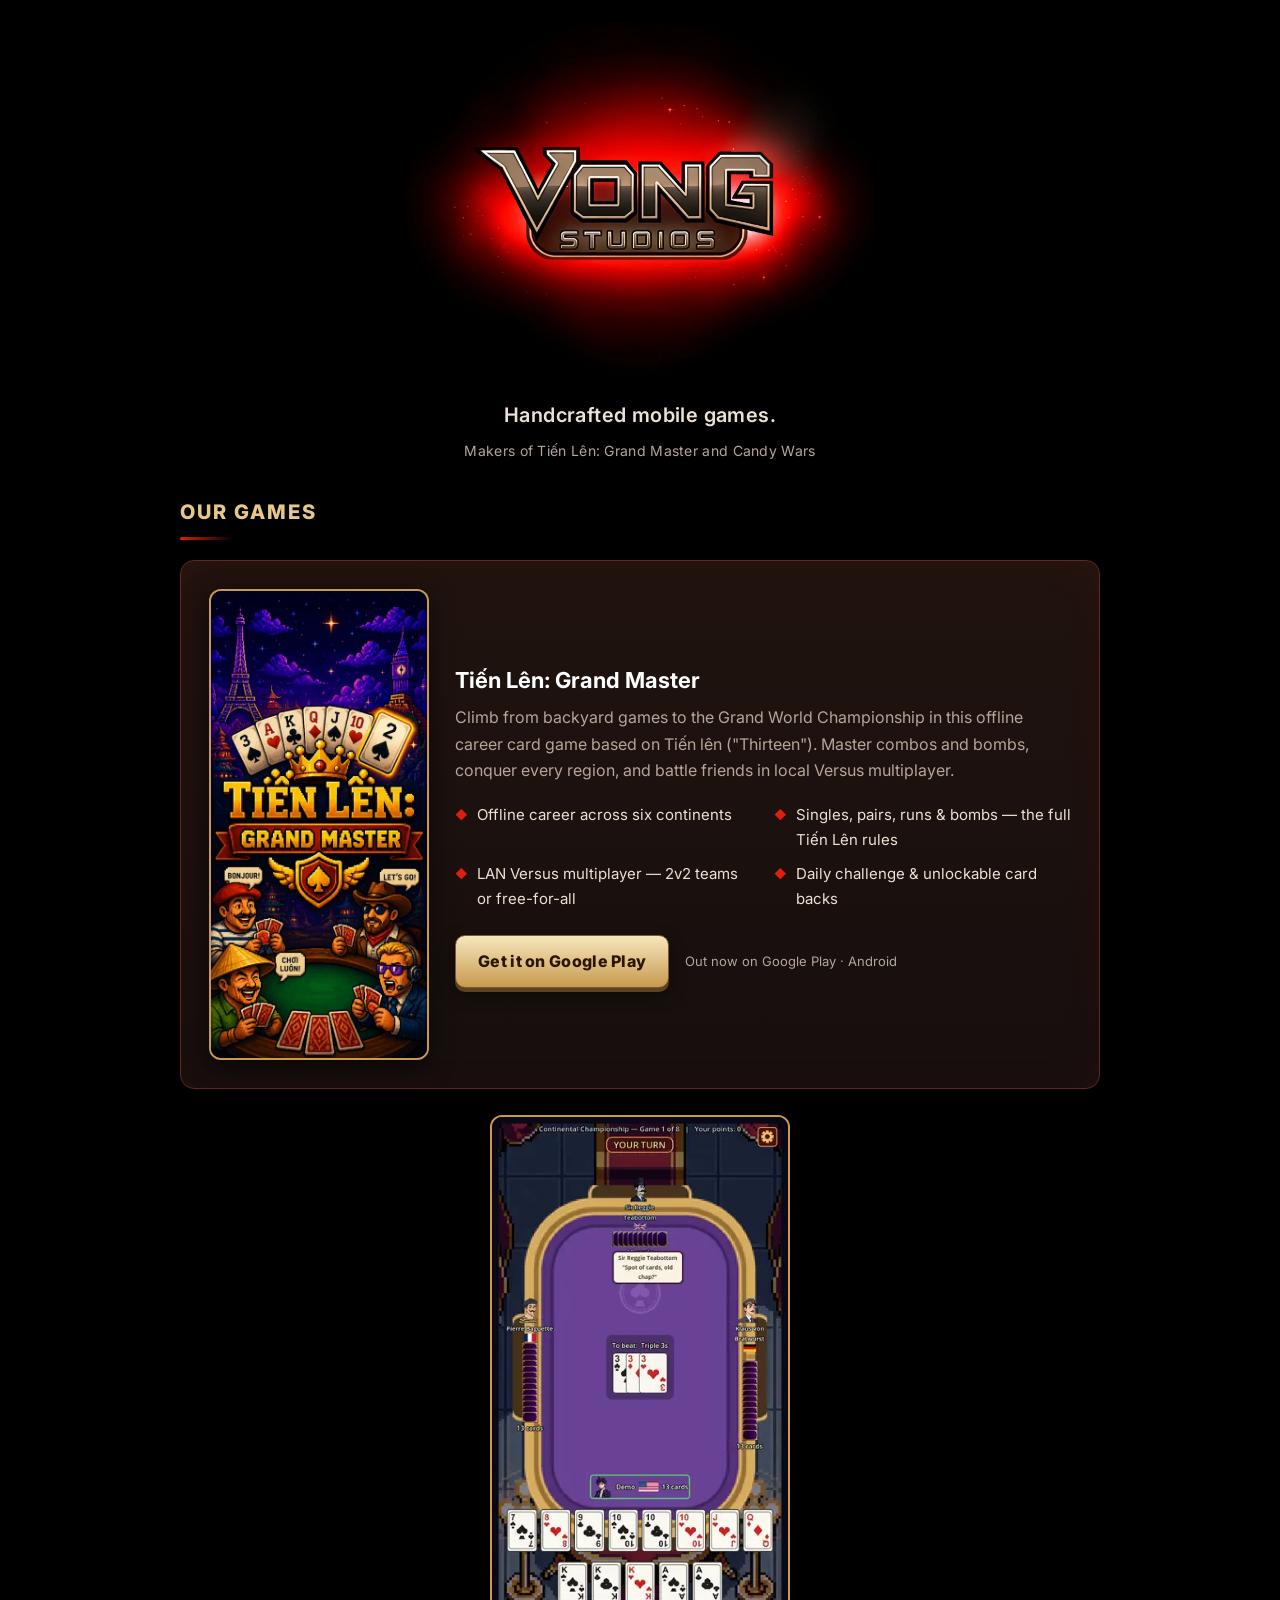
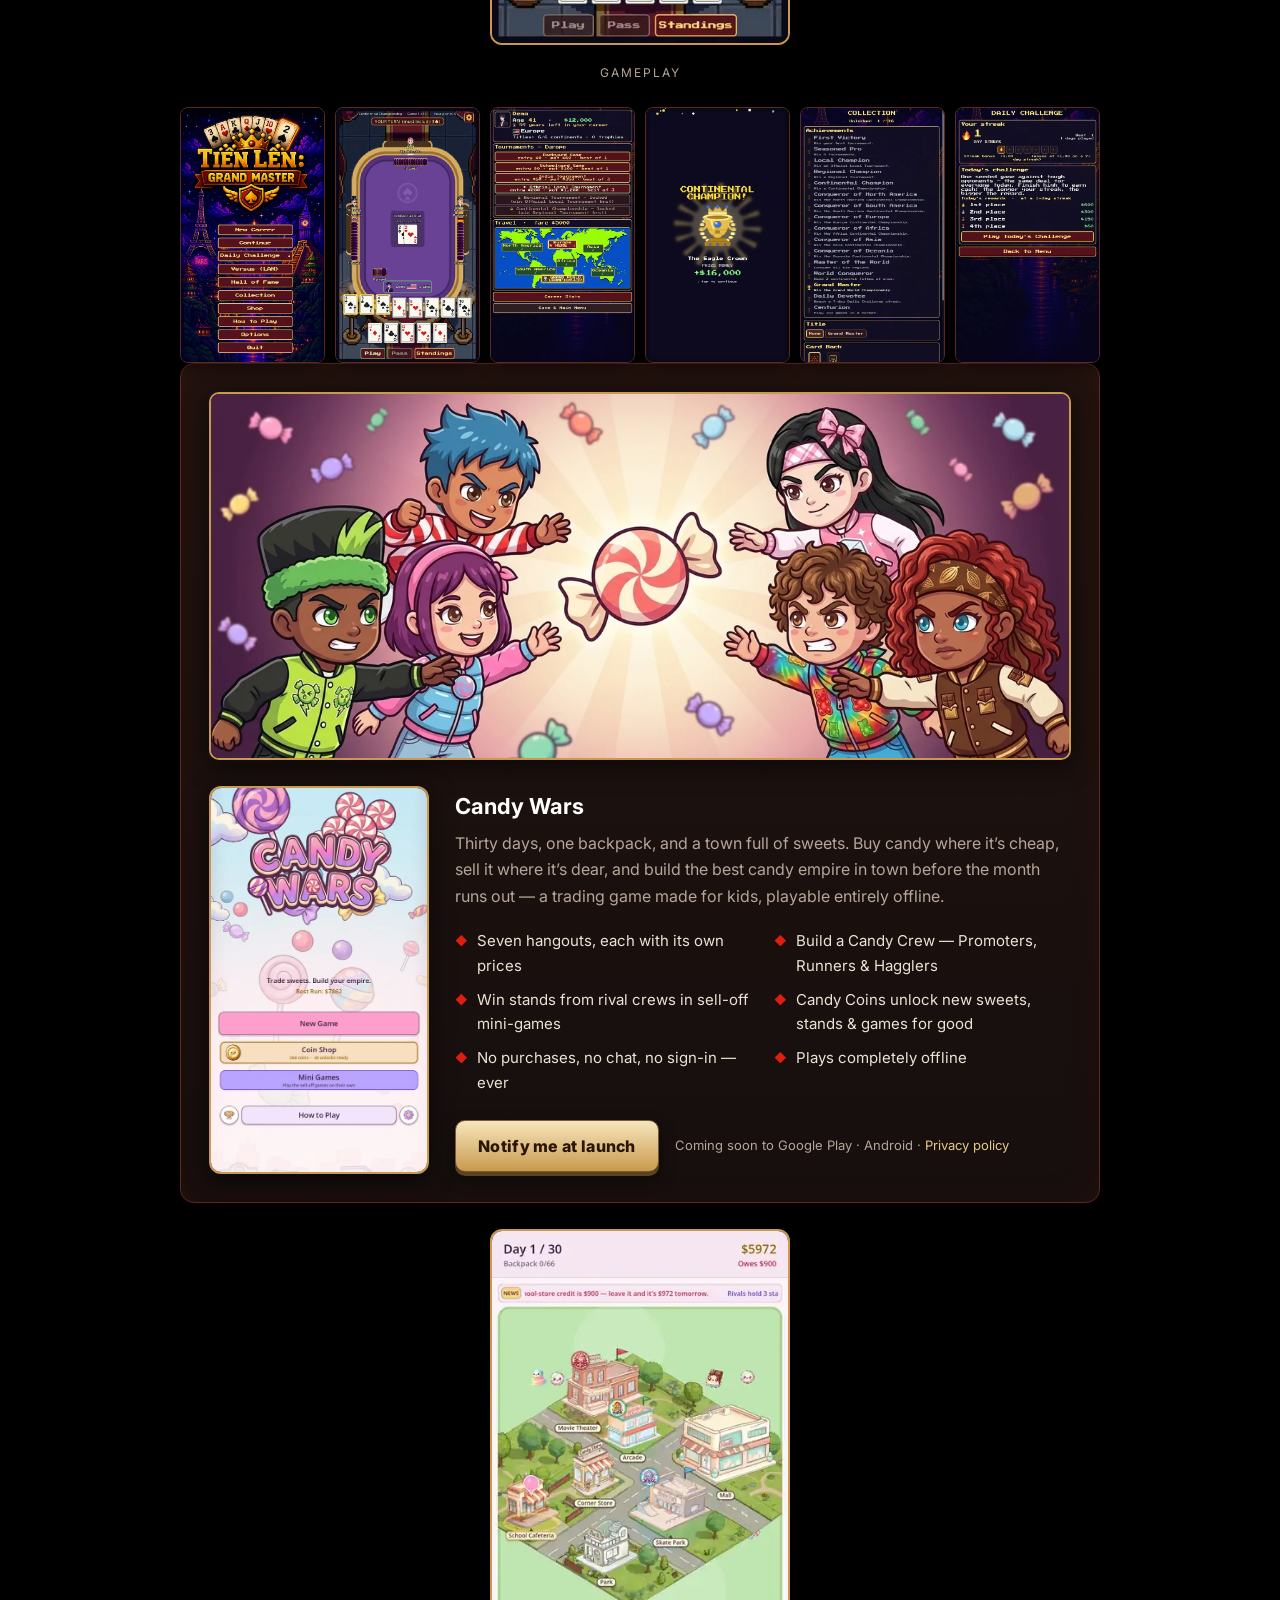
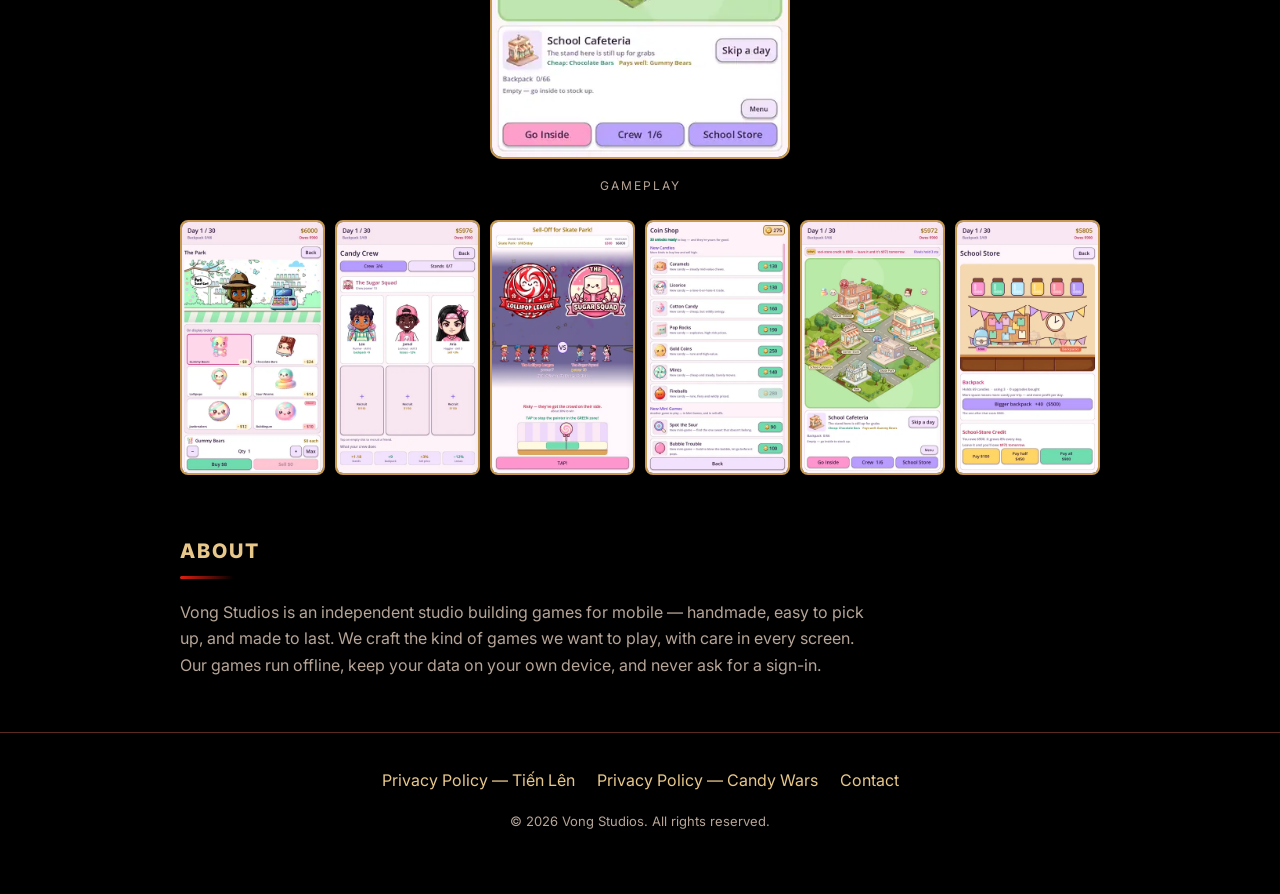
==== index.html @ 3af6672b "Seat the pale Candy Wars thumbnails against the dark page Candy Wars' UI is deliberately high-key pa" ====
<!DOCTYPE html>
<html lang="en">
<head>
<meta charset="UTF-8">
<meta name="viewport" content="width=device-width, initial-scale=1.0">
<title>Vong Studios</title>
<meta name="description" content="Vong Studios — an independent mobile game studio. Makers of Tiến Lên: Grand Master and Candy Wars.">
<link rel="canonical" href="https://vongstudios.com/">
<meta name="theme-color" content="#160f0e">
<link rel="icon" href="/favicon.ico" sizes="any">
<link rel="icon" type="image/png" sizes="32x32" href="/favicon-32.png">
<link rel="apple-touch-icon" href="/apple-touch-icon.png">
<meta property="og:type" content="website">
<meta property="og:site_name" content="Vong Studios">
<meta property="og:title" content="Vong Studios — Tiến Lên: Grand Master &amp; Candy Wars">
<meta property="og:description" content="An independent mobile game studio. Makers of Tiến Lên: Grand Master — an offline career card game — and Candy Wars, a candy-trading game for kids.">
<meta property="og:url" content="https://vongstudios.com/">
<meta property="og:image" content="https://vongstudios.com/og-image.jpg">
<meta property="og:image:type" content="image/jpeg">
<meta property="og:image:width" content="1200">
<meta property="og:image:height" content="630">
<meta name="twitter:card" content="summary_large_image">
<meta name="twitter:title" content="Vong Studios — Tiến Lên: Grand Master &amp; Candy Wars">
<meta name="twitter:description" content="Makers of Tiến Lên: Grand Master and Candy Wars.">
<meta name="twitter:image" content="https://vongstudios.com/og-image.jpg">
<link rel="preconnect" href="https://fonts.googleapis.com">
<link rel="preconnect" href="https://fonts.gstatic.com" crossorigin>
<link href="https://fonts.googleapis.com/css2?family=Inter:wght@400;600;700;800&display=swap" rel="stylesheet">
<style>
  :root{
    --red:#e01e10; --red-bright:#ff3a24; --red-dark:#7d0f0a;
    --gold:#e7c88a; --gold2:#c99a4e; --bronze:#7a5a2e; --gold-text:#f2ddaa;
    --panel:#160f0e; --panel2:#20130f; --border:#5a2a22;
    --text:#ece2d4; --muted:#b6a598;
  }
  *{box-sizing:border-box;margin:0;padding:0}
  html{scroll-behavior:smooth}
  body{
    font-family:'Inter',system-ui,sans-serif;color:var(--text);line-height:1.65;
    background:#000;
    min-height:100vh;-webkit-font-smoothing:antialiased;
  }
  a{color:var(--gold);text-decoration:none}
  a:hover{color:var(--red-bright)}
  .wrap{max-width:960px;margin:0 auto;padding:0 20px}

  header{padding:22px 0 4px;text-align:center}
  .brand{margin:0;line-height:0}
  .logo{width:min(470px,86vw);height:auto;mix-blend-mode:screen}
  .tagline{margin-top:0;color:var(--text);font-size:clamp(17px,2.8vw,20px);
    letter-spacing:.4px;font-weight:600}
  .tagline .sub{display:block;margin-top:7px;color:var(--muted);
    font-size:14px;font-weight:400;letter-spacing:.3px}

  section{padding:30px 0}
  h2{font-size:clamp(15px,2.6vw,20px);color:var(--gold);font-weight:800;
    text-transform:uppercase;letter-spacing:2px;margin-bottom:20px;
    text-shadow:0 1px 0 #000}
  h2::after{content:"";display:block;width:54px;height:3px;margin-top:8px;
    background:linear-gradient(90deg,var(--red),transparent);border-radius:2px}

  .card{
    background:linear-gradient(180deg,var(--panel2),var(--panel));
    border:1px solid var(--border);border-radius:14px;padding:28px;
    box-shadow:0 10px 34px rgba(0,0,0,.55),0 0 0 1px rgba(224,30,16,.06),
      inset 0 0 40px rgba(224,30,16,.05);
  }
  .game{display:flex;gap:26px;align-items:center;flex-wrap:wrap}
  .poster{
    flex:0 0 220px;width:220px;height:auto;border-radius:12px;
    border:2px solid var(--gold2);box-shadow:0 6px 24px rgba(0,0,0,.6);display:block;
  }
  .game .body{align-self:center}
  .game .body{flex:1;min-width:240px}
  .game h3{font-size:22px;color:#fff;margin-bottom:6px}
  .game p{color:var(--muted);margin-bottom:16px}
  .badge{
    display:inline-block;padding:12px 22px;border-radius:10px;font-weight:800;
    letter-spacing:.3px;
    background:linear-gradient(180deg,#f6e6bd,var(--gold2));color:#2a1600;
    border:1px solid var(--bronze);box-shadow:0 4px 0 #5c4320,0 6px 16px rgba(0,0,0,.5);
  }
  .badge:hover{color:#2a1600;transform:translateY(-1px)}
  .features{list-style:none;margin:20px 0 24px;display:grid;
    grid-template-columns:repeat(auto-fit,minmax(250px,1fr));gap:9px 22px}
  .features li{position:relative;padding-left:22px;color:var(--text);font-size:15px}
  .features li::before{content:"◆";position:absolute;left:0;top:2px;color:var(--red);font-size:12px}
  .cta{display:flex;align-items:center;gap:16px;flex-wrap:wrap}
  .soon{font-size:13px;color:var(--muted)}
  .gallery{display:grid;grid-template-columns:repeat(6,1fr);gap:10px;margin-top:24px}
  .gthumb{width:100%;height:auto;border-radius:8px;border:1px solid var(--border);
    box-shadow:0 4px 14px rgba(0,0,0,.5);cursor:pointer;
    transition:transform .15s,border-color .15s}
  @media(max-width:640px){.gallery{grid-template-columns:repeat(3,1fr)}}
  .keyart{width:100%;height:auto;border-radius:10px;border:2px solid var(--gold2);
    box-shadow:0 6px 24px rgba(0,0,0,.6);display:block;margin:0 0 26px}
  .card + .card{margin-top:46px}
  .clip{margin:26px 0 6px;text-align:center}
  .clip img{width:300px;max-width:78vw;height:auto;border-radius:12px;
    border:2px solid var(--gold2);box-shadow:0 6px 26px rgba(0,0,0,.6)}
  .clip .cap{display:block;margin-top:10px;color:var(--muted);
    font-size:12px;letter-spacing:2px;text-transform:uppercase}
  .gthumb:hover{transform:translateY(-4px);border-color:var(--gold2)}
  .gthumb:focus-visible{outline:3px solid var(--gold);outline-offset:3px;
    border-color:var(--gold2)}
  /* Candy Wars' UI is high-key pastel, so on a black page these thumbs lose
     their edges and read as blank cards. A warm frame and a deeper shadow give
     them back the definition the dark Tiến Lên shots already have. */
  .gthumb.light{border:2px solid var(--gold2);
    box-shadow:0 4px 16px rgba(0,0,0,.7),0 0 0 1px rgba(0,0,0,.6)}
  .gthumb.light:hover,.gthumb.light:focus-visible{border-color:var(--gold)}
  .lightbox{position:fixed;inset:0;background:rgba(0,0,0,.92);display:none;
    align-items:center;justify-content:center;z-index:50;cursor:zoom-out;padding:24px}
  .lightbox.on{display:flex}
  .lightbox img{max-height:92vh;max-width:94vw;border-radius:10px;border:1px solid var(--border);
    box-shadow:0 10px 50px rgba(0,0,0,.7)}

  .about p{color:var(--muted);max-width:70ch}

  footer{border-top:1px solid var(--border);margin-top:24px;padding:34px 0 60px;
    text-align:center;color:var(--muted)}
  footer .links{margin-bottom:14px;display:flex;gap:22px;justify-content:center;flex-wrap:wrap}
  footer small{font-size:13px}
</style>
<script type="application/ld+json">
{
  "@context": "https://schema.org",
  "@graph": [
    {
      "@type": "Organization",
      "@id": "https://vongstudios.com/#studio",
      "name": "Vong Studios",
      "url": "https://vongstudios.com/",
      "logo": "https://vongstudios.com/logo.webp",
      "image": "https://vongstudios.com/og-image.jpg",
      "email": "vongstudios2026@gmail.com",
      "description": "An independent mobile game studio building offline games for Android."
    },
    {
      "@type": "WebSite",
      "@id": "https://vongstudios.com/#website",
      "url": "https://vongstudios.com/",
      "name": "Vong Studios",
      "publisher": { "@id": "https://vongstudios.com/#studio" }
    },
    {
      "@type": "MobileApplication",
      "name": "Ti\u1ebfn L\u00ean: Grand Master",
      "applicationCategory": "GameApplication",
      "operatingSystem": "Android",
      "url": "https://play.google.com/store/apps/details?id=com.thirteenchampionship.game",
      "image": "https://vongstudios.com/shots/keyart.webp",
      "description": "An offline career card game based on Ti\u1ebfn l\u00ean (Thirteen), with LAN Versus multiplayer.",
      "publisher": { "@id": "https://vongstudios.com/#studio" }
    },
    {
      "@type": "MobileApplication",
      "name": "Candy Wars",
      "applicationCategory": "GameApplication",
      "operatingSystem": "Android",
      "image": "https://vongstudios.com/shots/cw-keyart.webp",
      "description": "A candy-trading game for kids: buy low, sell high and build the best candy empire in town in thirty days. Plays offline.",
      "publisher": { "@id": "https://vongstudios.com/#studio" }
    }
  ]
}
</script>
</head>
<body>
  <header>
    <div class="wrap">
      <h1 class="brand"><img class="logo" src="logo.webp" width="1200" height="740" alt="Vong Studios"></h1>
      <p class="tagline">Handcrafted mobile games.<span class="sub">Makers of Tiến Lên: Grand Master and Candy Wars</span></p>
    </div>
  </header>

  <main class="wrap">
    <section>
      <h2>Our Games</h2>
      <div class="card game">
        <img class="poster" src="shots/keyart.webp" width="460" height="994" loading="lazy" alt="Tiến Lên: Grand Master key art">
        <div class="body">
          <h3>Tiến Lên: Grand Master</h3>
          <p>Climb from backyard games to the Grand World Championship in this offline
             career card game based on Tiến lên ("Thirteen"). Master combos and bombs,
             conquer every region, and battle friends in local Versus multiplayer.</p>
          <ul class="features">
            <li>Offline career across six continents</li>
            <li>Singles, pairs, runs &amp; bombs — the full Tiến Lên rules</li>
            <li>LAN Versus multiplayer — 2v2 teams or free-for-all</li>
            <li>Daily challenge &amp; unlockable card backs</li>
          </ul>
          <div class="cta">
            <a class="badge" href="https://play.google.com/store/apps/details?id=com.thirteenchampionship.game">Get it on Google Play</a>
            <span class="soon">Out now on Google Play · Android</span>
          </div>
        </div>
      </div>
      <div class="clip">
        <img src="shots/gameplay-loop.webp" width="360" height="640" loading="lazy" alt="Tiến Lên: Grand Master — gameplay">
        <span class="cap">Gameplay</span>
      </div>
      <div class="gallery">
        <img class="gthumb" tabindex="0" role="button" src="shots/menu.webp" width="500" height="889" loading="lazy" alt="Main menu">
        <img class="gthumb" tabindex="0" role="button" src="shots/gameplay.webp" width="500" height="889" loading="lazy" alt="Gameplay — the card table">
        <img class="gthumb" tabindex="0" role="button" src="shots/world-map.webp" width="500" height="889" loading="lazy" alt="World map — a career across six continents">
        <img class="gthumb" tabindex="0" role="button" src="shots/championship.webp" width="500" height="889" loading="lazy" alt="Championship victory">
        <img class="gthumb" tabindex="0" role="button" src="shots/collection.webp" width="500" height="889" loading="lazy" alt="Collection &amp; achievements">
        <img class="gthumb" tabindex="0" role="button" src="shots/daily.webp" width="500" height="889" loading="lazy" alt="Daily challenge">
      </div>

      <div class="card">
      <img class="keyart" src="shots/cw-keyart.webp" width="1200" height="509" loading="lazy" alt="Candy Wars — the Candy Crew key art">
      <div class="game">
        <img class="poster" src="shots/cw-poster.webp" width="500" height="889" loading="lazy" alt="Candy Wars title screen">
        <div class="body">
          <h3>Candy Wars</h3>
          <p>Thirty days, one backpack, and a town full of sweets. Buy candy where it&rsquo;s
             cheap, sell it where it&rsquo;s dear, and build the best candy empire in town
             before the month runs out &mdash; a trading game made for kids, playable
             entirely offline.</p>
          <ul class="features">
            <li>Seven hangouts, each with its own prices</li>
            <li>Build a Candy Crew &mdash; Promoters, Runners &amp; Hagglers</li>
            <li>Win stands from rival crews in sell-off mini-games</li>
            <li>Candy Coins unlock new sweets, stands &amp; games for good</li>
            <li>No purchases, no chat, no sign-in &mdash; ever</li>
            <li>Plays completely offline</li>
          </ul>
          <div class="cta">
            <!-- Swap this mailto for the Google Play URL once the listing is live. -->
            <a class="badge" href="mailto:vongstudios2026@gmail.com?subject=Notify%20me%20at%20launch%20-%20Candy%20Wars">Notify me at launch</a>
            <span class="soon">Coming soon to Google Play &middot; Android &middot;
              <a href="/privacy-candywars.html">Privacy policy</a></span>
          </div>
        </div>
      </div>
      </div>
      <div class="clip">
        <img src="shots/cw-loop.webp" width="360" height="640" loading="lazy" alt="Candy Wars — gameplay: the town map, buying candy, the crew, a sell-off and its payoff">
        <span class="cap">Gameplay</span>
      </div>
      <div class="gallery">
        <img class="gthumb light" tabindex="0" role="button" src="shots/cw-market.webp" width="360" height="640" loading="lazy" alt="Buying candy at the Park sweet cart">
        <img class="gthumb light" tabindex="0" role="button" src="shots/cw-crew.webp" width="360" height="640" loading="lazy" alt="The Candy Crew — recruit friends with their own skills">
        <img class="gthumb light" tabindex="0" role="button" src="shots/cw-selloff.webp" width="360" height="640" loading="lazy" alt="A sell-off against a rival crew">
        <img class="gthumb light" tabindex="0" role="button" src="shots/cw-coinshop.webp" width="360" height="640" loading="lazy" alt="The Coin Shop — permanent unlocks">
        <img class="gthumb light" tabindex="0" role="button" src="shots/cw-town.webp" width="360" height="640" loading="lazy" alt="The town map — seven hangouts, each with its own prices">
        <img class="gthumb light" tabindex="0" role="button" src="shots/cw-schoolstore.webp" width="360" height="640" loading="lazy" alt="The School Store — backpack upgrades and credit">
      </div>
    </section>

    <section class="about">
      <h2>About</h2>
      <p>Vong Studios is an independent studio building games for mobile — handmade,
         easy to pick up, and made to last. We craft the kind of games we want to
         play, with care in every screen. Our games run offline, keep your data on your
         own device, and never ask for a sign-in.</p>
    </section>
  </main>

  <footer>
    <div class="wrap">
      <div class="links">
        <a href="/privacy.html">Privacy Policy — Tiến Lên</a>
        <a href="/privacy-candywars.html">Privacy Policy — Candy Wars</a>
        <a href="mailto:vongstudios2026@gmail.com">Contact</a>
      </div>
      <small>&copy; 2026 Vong Studios. All rights reserved.</small>
    </div>
  </footer>

  <div class="lightbox" id="lightbox" aria-hidden="true" tabindex="-1"
       role="dialog" aria-modal="true" aria-label="Screenshot viewer"><img id="lightbox-img" src="" alt=""></div>
  <script>
    (function(){
      var lb=document.getElementById('lightbox'), im=document.getElementById('lightbox-img'),
          opener=null;
      function open(t){
        im.src=t.src; im.alt=t.alt;
        lb.classList.add('on'); lb.setAttribute('aria-hidden','false');
        opener=t; lb.focus();
      }
      function close(){
        lb.classList.remove('on'); lb.setAttribute('aria-hidden','true');
        im.src=''; im.alt='';
        // Send focus back where it came from, or a keyboard user is dropped
        // at the top of the document every time they close a screenshot.
        if(opener){opener.focus(); opener=null;}
      }
      document.querySelectorAll('.gthumb').forEach(function(t){
        t.addEventListener('click',function(){open(t);});
        t.addEventListener('keydown',function(e){
          if(e.key==='Enter'||e.key===' '){e.preventDefault();open(t);}
        });
      });
      lb.addEventListener('click',close);
      document.addEventListener('keydown',function(e){if(e.key==='Escape')close();});
    })();
  </script>
</body>
</html>
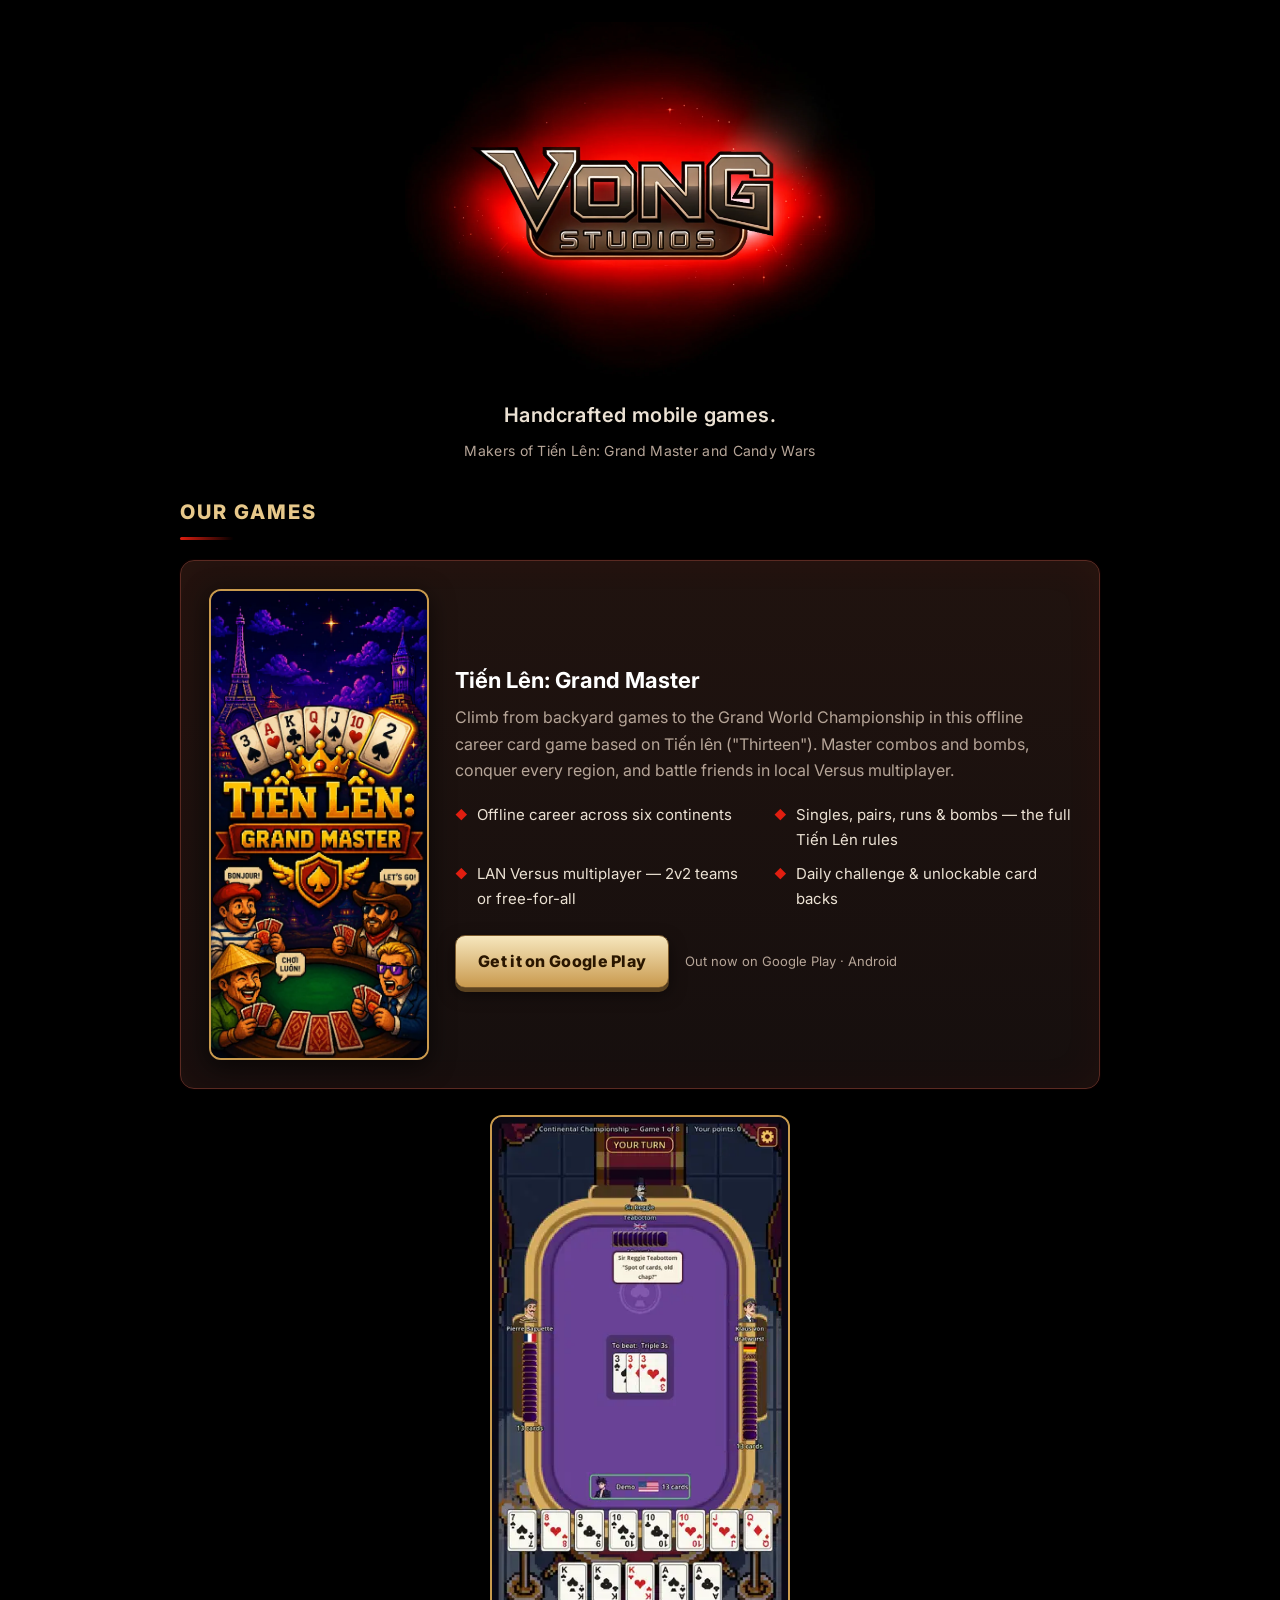
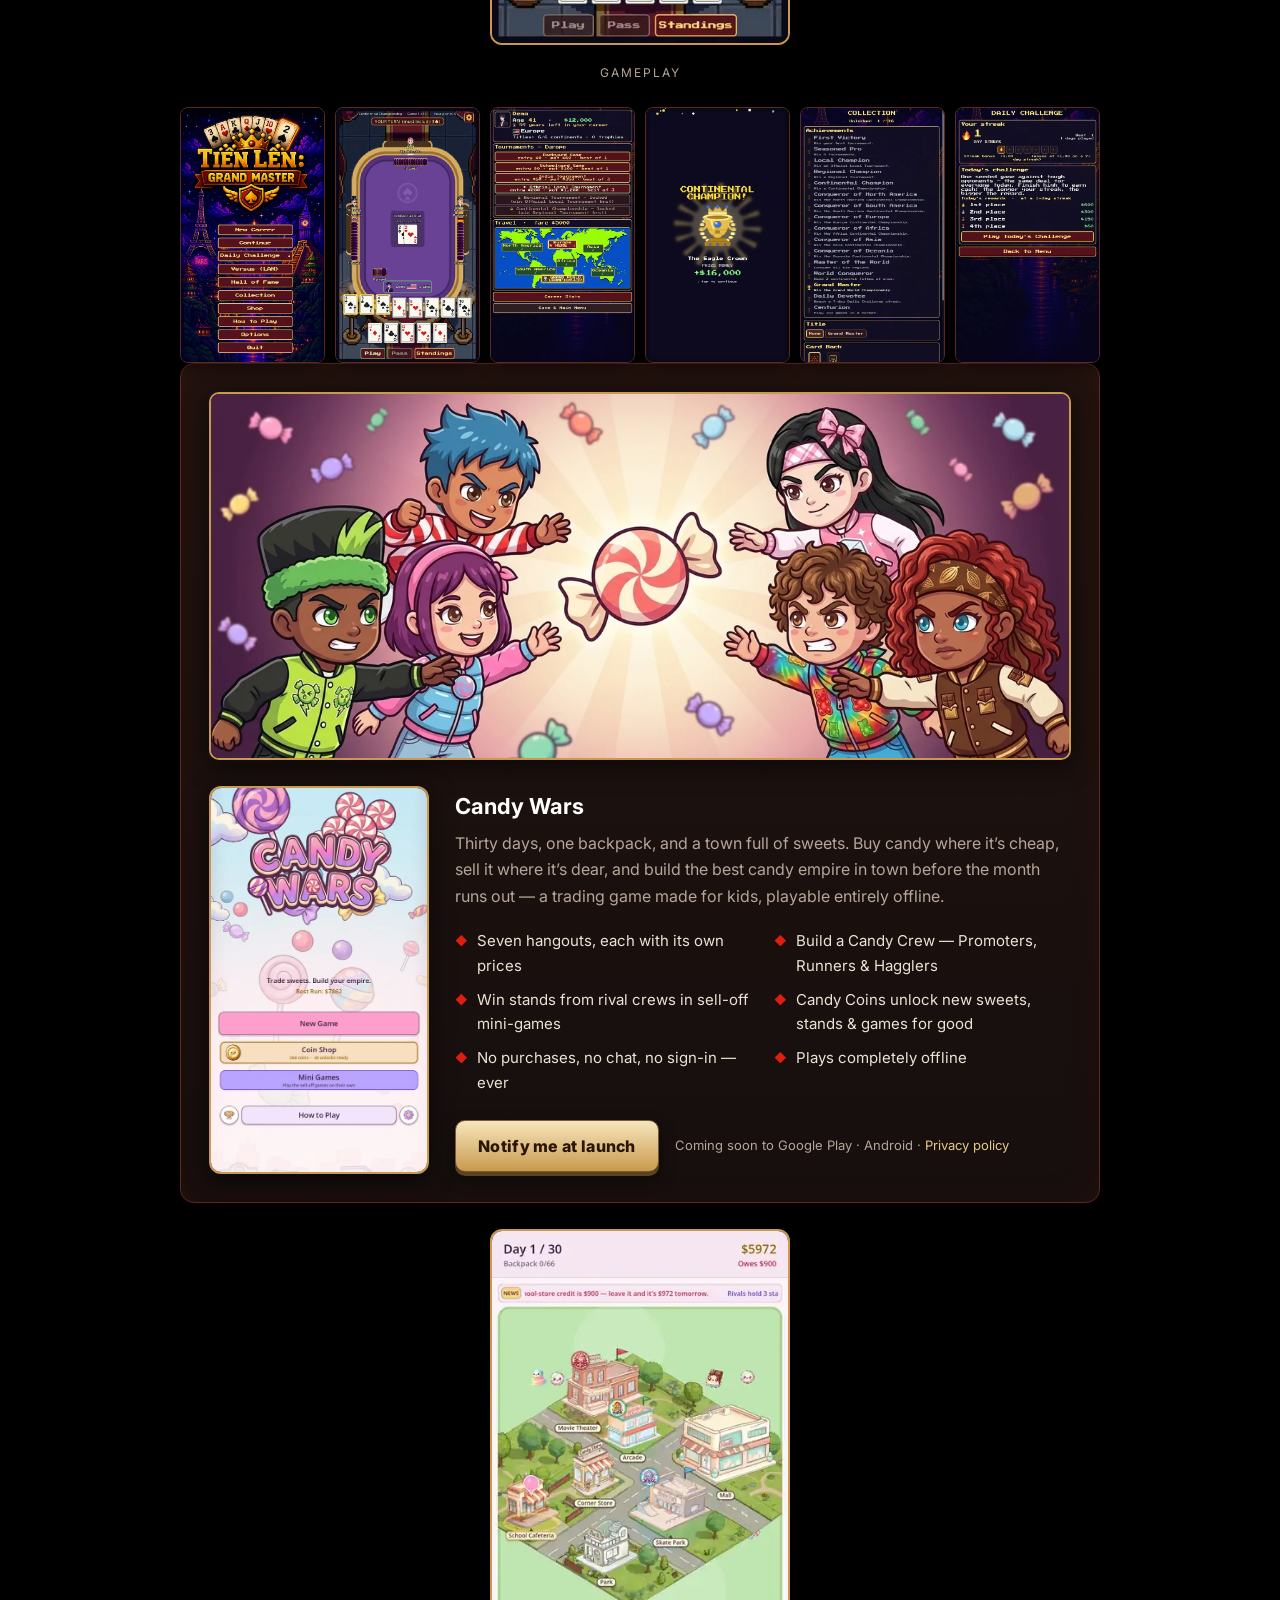
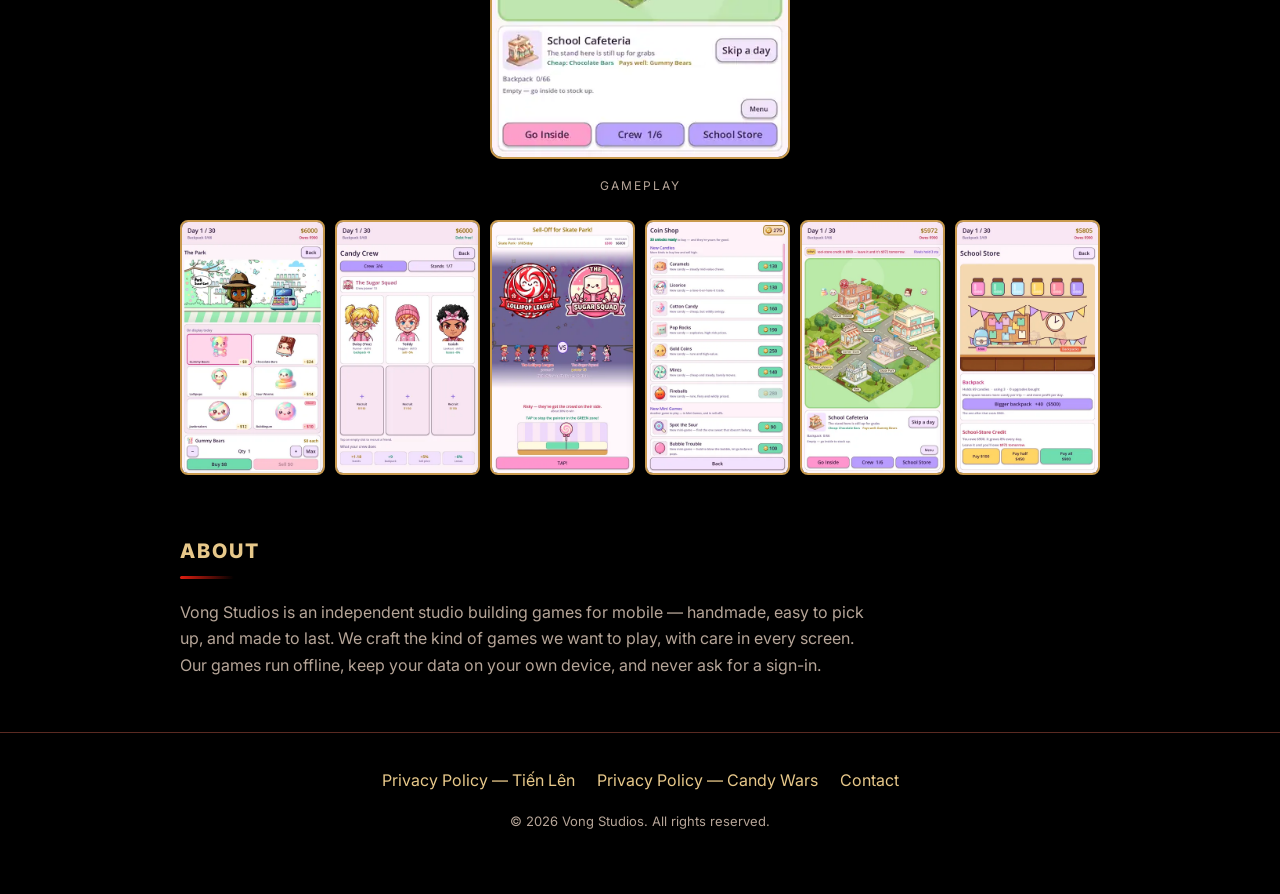
==== commit 6203b259: "Recreate the crew thumbnail without a character the game doesn't have The crew shot showed "Leo", wh" ====
--- a/index.html
+++ b/index.html
@@ -242,7 +242,7 @@
       </div>
       <div class="gallery">
         <img class="gthumb light" tabindex="0" role="button" src="shots/cw-market.webp" width="360" height="640" loading="lazy" alt="Buying candy at the Park sweet cart">
-        <img class="gthumb light" tabindex="0" role="button" src="shots/cw-crew.webp" width="360" height="640" loading="lazy" alt="The Candy Crew — recruit friends with their own skills">
+        <img class="gthumb light" tabindex="0" role="button" src="shots/cw-crew.webp" width="360" height="640" loading="lazy" alt="The Candy Crew — Daisy, Teddy and Isaiah of the Sugar Squad, each with their own role">
         <img class="gthumb light" tabindex="0" role="button" src="shots/cw-selloff.webp" width="360" height="640" loading="lazy" alt="A sell-off against a rival crew">
         <img class="gthumb light" tabindex="0" role="button" src="shots/cw-coinshop.webp" width="360" height="640" loading="lazy" alt="The Coin Shop — permanent unlocks">
         <img class="gthumb light" tabindex="0" role="button" src="shots/cw-town.webp" width="360" height="640" loading="lazy" alt="The town map — seven hangouts, each with its own prices">
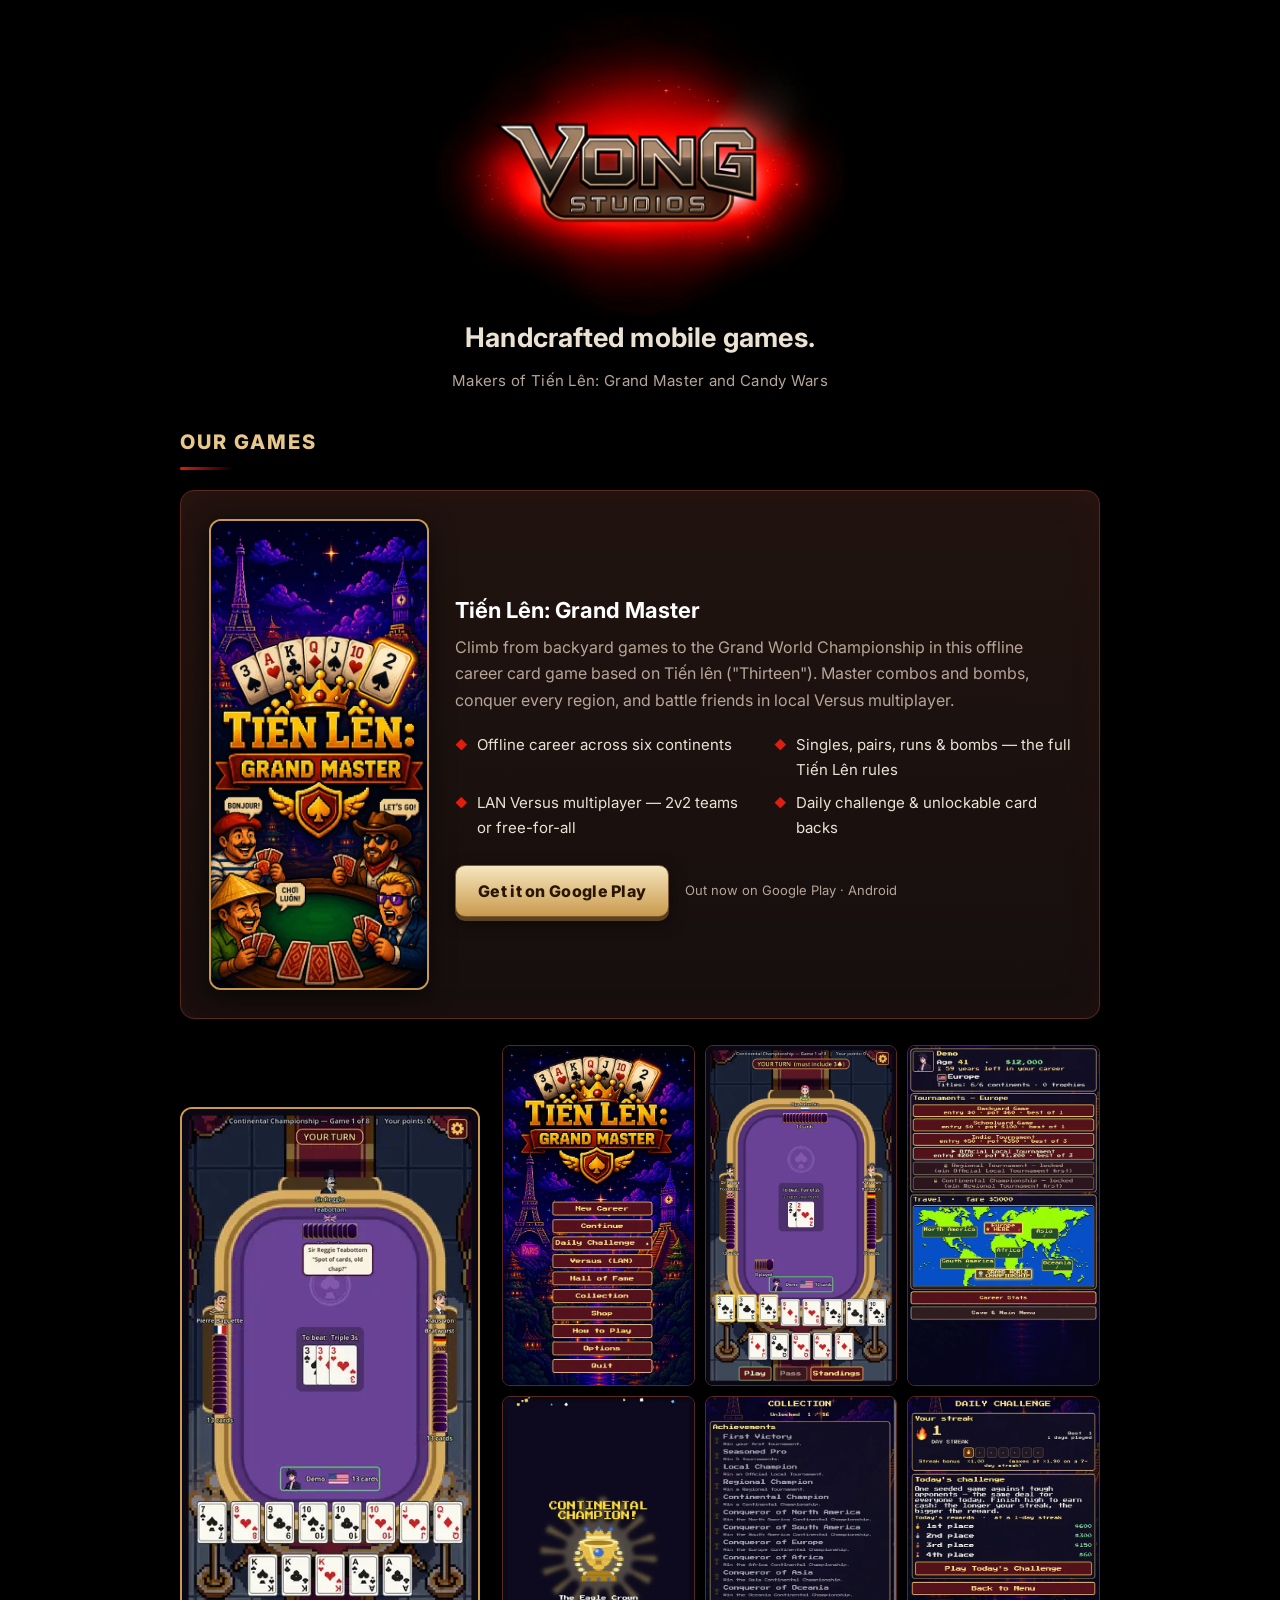
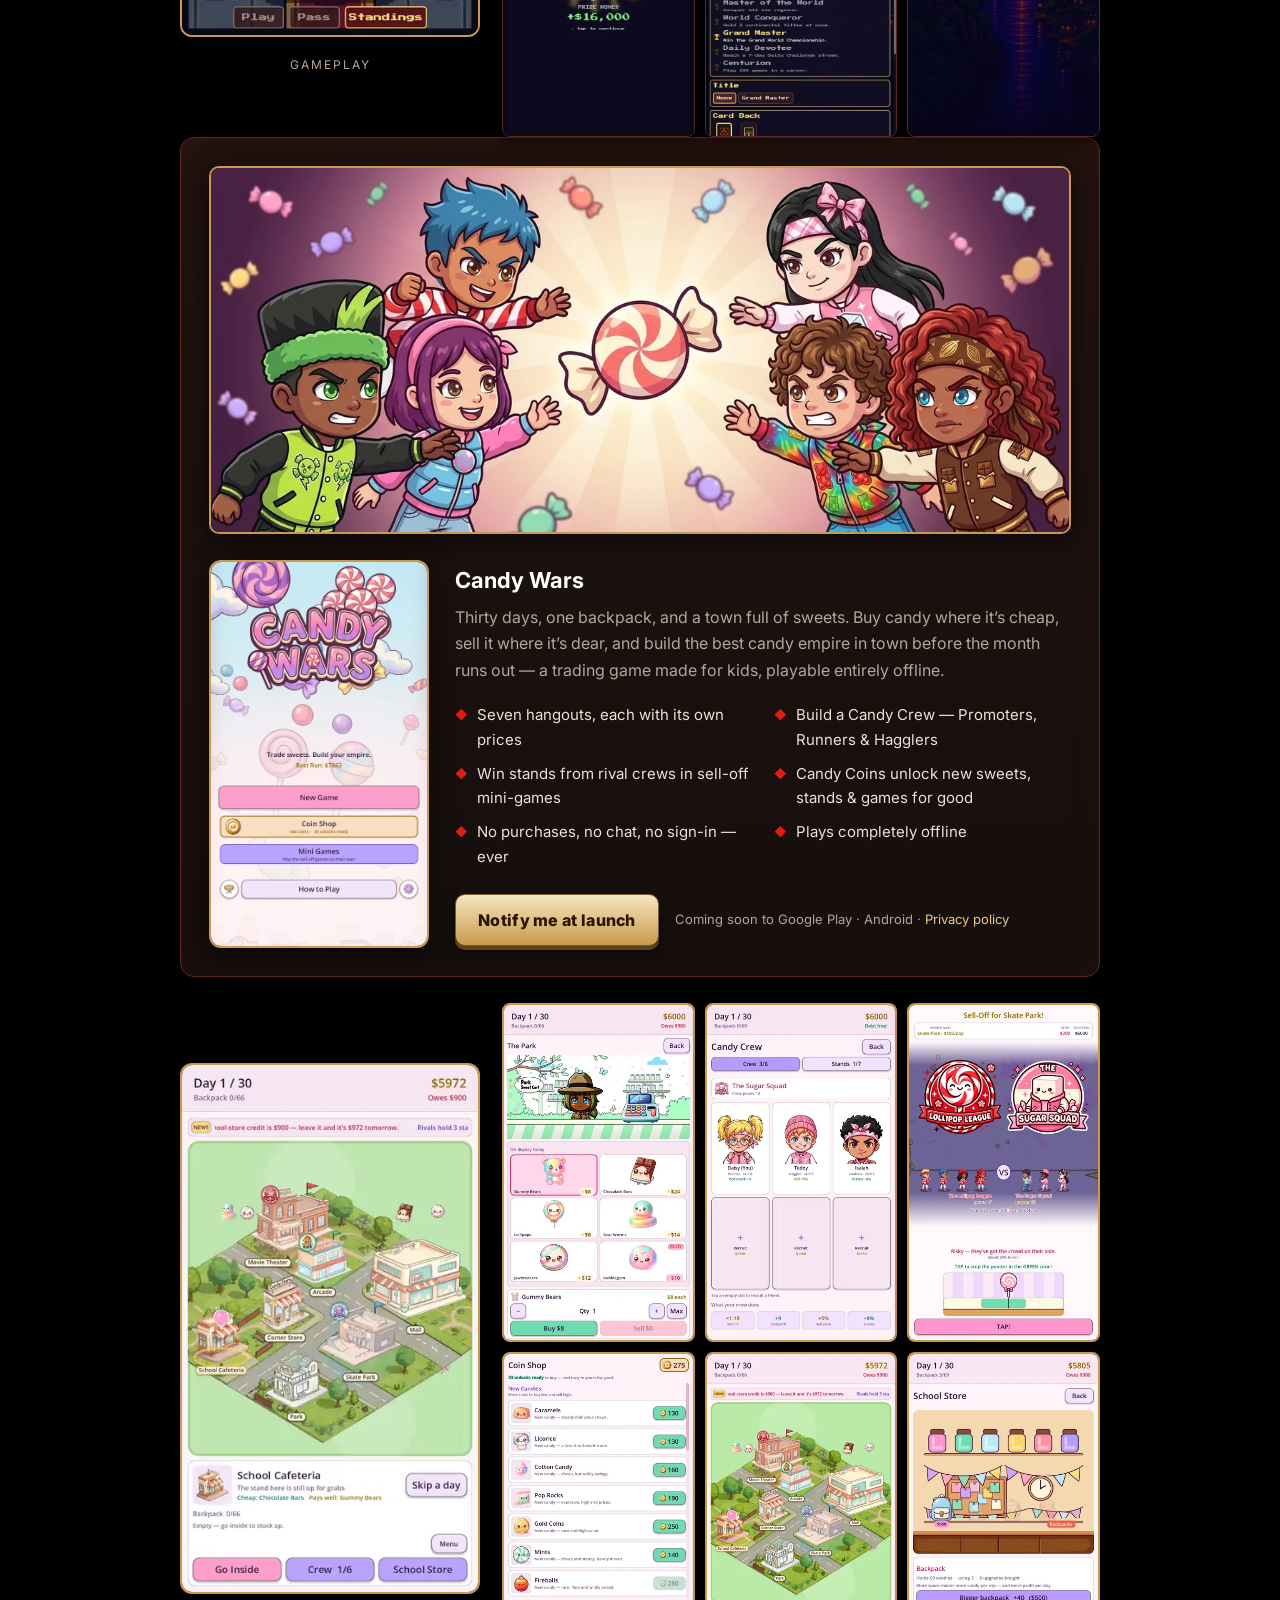
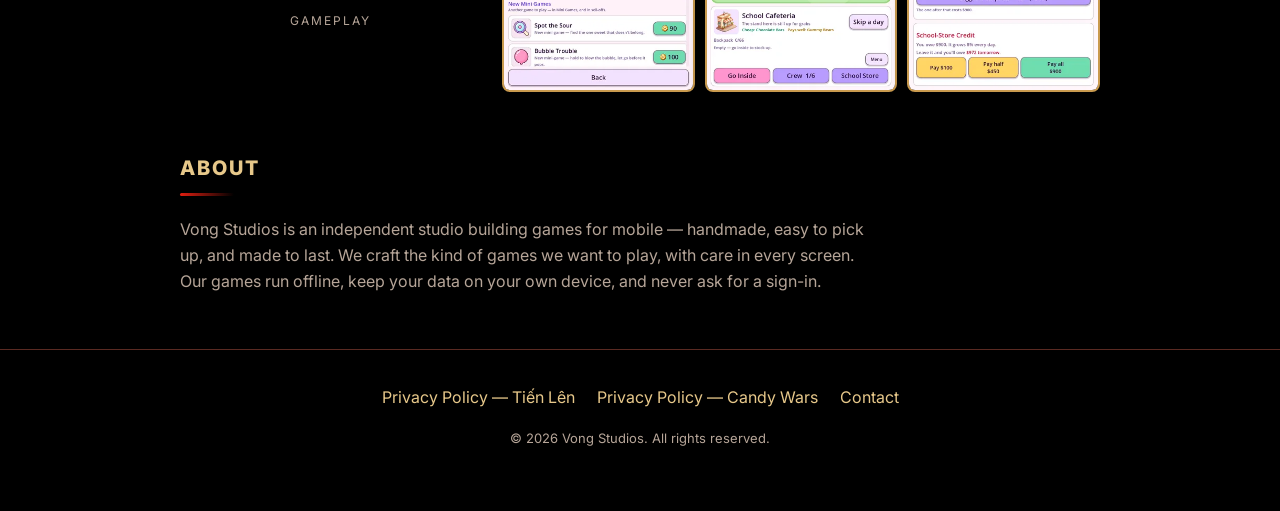
==== commit c138eedf: "Pair each clip with its gallery, and tighten the hero Each .clip was a 300px image centred in a 960p" ====
--- a/index.html
+++ b/index.html
@@ -44,13 +44,13 @@
   a:hover{color:var(--red-bright)}
   .wrap{max-width:960px;margin:0 auto;padding:0 20px}
 
-  header{padding:22px 0 4px;text-align:center}
+  header{padding:14px 0 2px;text-align:center}
   .brand{margin:0;line-height:0}
-  .logo{width:min(470px,86vw);height:auto;mix-blend-mode:screen}
-  .tagline{margin-top:0;color:var(--text);font-size:clamp(17px,2.8vw,20px);
-    letter-spacing:.4px;font-weight:600}
-  .tagline .sub{display:block;margin-top:7px;color:var(--muted);
-    font-size:14px;font-weight:400;letter-spacing:.3px}
+  .logo{width:min(410px,80vw);height:auto;mix-blend-mode:screen}
+  .tagline{margin-top:0;color:var(--text);font-size:clamp(20px,3.4vw,27px);
+    letter-spacing:.2px;font-weight:700}
+  .tagline .sub{display:block;margin-top:9px;color:var(--muted);
+    font-size:15px;font-weight:400;letter-spacing:.3px}
 
   section{padding:30px 0}
   h2{font-size:clamp(15px,2.6vw,20px);color:var(--gold);font-weight:800;
@@ -88,6 +88,14 @@
   .cta{display:flex;align-items:center;gap:16px;flex-wrap:wrap}
   .soon{font-size:13px;color:var(--muted)}
   .gallery{display:grid;grid-template-columns:repeat(6,1fr);gap:10px;margin-top:24px}
+  .showcase{display:flex;gap:22px;align-items:center;margin-top:26px}
+  .showcase .clip{margin:0;flex:0 0 300px}
+  .showcase .gallery{flex:1;min-width:0;margin-top:0;grid-template-columns:repeat(3,1fr)}
+  @media(max-width:760px){
+    .showcase{flex-direction:column;align-items:center;gap:18px}
+    .showcase .clip{flex:none}
+    .showcase .gallery{width:100%}
+  }
   .gthumb{width:100%;height:auto;border-radius:8px;border:1px solid var(--border);
     box-shadow:0 4px 14px rgba(0,0,0,.5);cursor:pointer;
     transition:transform .15s,border-color .15s}
@@ -169,7 +177,7 @@
 <body>
   <header>
     <div class="wrap">
-      <h1 class="brand"><img class="logo" src="logo.webp" width="1200" height="740" alt="Vong Studios"></h1>
+      <h1 class="brand"><img class="logo" src="logo.webp" width="1663" height="1224" alt="Vong Studios"></h1>
       <p class="tagline">Handcrafted mobile games.<span class="sub">Makers of Tiến Lên: Grand Master and Candy Wars</span></p>
     </div>
   </header>
@@ -196,17 +204,19 @@
           </div>
         </div>
       </div>
-      <div class="clip">
-        <img src="shots/gameplay-loop.webp" width="360" height="640" loading="lazy" alt="Tiến Lên: Grand Master — gameplay">
-        <span class="cap">Gameplay</span>
-      </div>
-      <div class="gallery">
-        <img class="gthumb" tabindex="0" role="button" src="shots/menu.webp" width="500" height="889" loading="lazy" alt="Main menu">
-        <img class="gthumb" tabindex="0" role="button" src="shots/gameplay.webp" width="500" height="889" loading="lazy" alt="Gameplay — the card table">
-        <img class="gthumb" tabindex="0" role="button" src="shots/world-map.webp" width="500" height="889" loading="lazy" alt="World map — a career across six continents">
-        <img class="gthumb" tabindex="0" role="button" src="shots/championship.webp" width="500" height="889" loading="lazy" alt="Championship victory">
-        <img class="gthumb" tabindex="0" role="button" src="shots/collection.webp" width="500" height="889" loading="lazy" alt="Collection &amp; achievements">
-        <img class="gthumb" tabindex="0" role="button" src="shots/daily.webp" width="500" height="889" loading="lazy" alt="Daily challenge">
+      <div class="showcase">
+        <div class="clip">
+          <img src="shots/gameplay-loop.webp" width="360" height="640" loading="lazy" alt="Tiến Lên: Grand Master — gameplay">
+          <span class="cap">Gameplay</span>
+        </div>
+        <div class="gallery">
+          <img class="gthumb" tabindex="0" role="button" src="shots/menu.webp" width="500" height="889" loading="lazy" alt="Main menu">
+          <img class="gthumb" tabindex="0" role="button" src="shots/gameplay.webp" width="500" height="889" loading="lazy" alt="Gameplay — the card table">
+          <img class="gthumb" tabindex="0" role="button" src="shots/world-map.webp" width="500" height="889" loading="lazy" alt="World map — a career across six continents">
+          <img class="gthumb" tabindex="0" role="button" src="shots/championship.webp" width="500" height="889" loading="lazy" alt="Championship victory">
+          <img class="gthumb" tabindex="0" role="button" src="shots/collection.webp" width="500" height="889" loading="lazy" alt="Collection &amp; achievements">
+          <img class="gthumb" tabindex="0" role="button" src="shots/daily.webp" width="500" height="889" loading="lazy" alt="Daily challenge">
+        </div>
       </div>
 
       <div class="card">
@@ -236,17 +246,19 @@
         </div>
       </div>
       </div>
-      <div class="clip">
-        <img src="shots/cw-loop.webp" width="360" height="640" loading="lazy" alt="Candy Wars — gameplay: the town map, buying candy, the crew, a sell-off and its payoff">
-        <span class="cap">Gameplay</span>
-      </div>
-      <div class="gallery">
-        <img class="gthumb light" tabindex="0" role="button" src="shots/cw-market.webp" width="360" height="640" loading="lazy" alt="Buying candy at the Park sweet cart">
-        <img class="gthumb light" tabindex="0" role="button" src="shots/cw-crew.webp" width="360" height="640" loading="lazy" alt="The Candy Crew — Daisy, Teddy and Isaiah of the Sugar Squad, each with their own role">
-        <img class="gthumb light" tabindex="0" role="button" src="shots/cw-selloff.webp" width="360" height="640" loading="lazy" alt="A sell-off against a rival crew">
-        <img class="gthumb light" tabindex="0" role="button" src="shots/cw-coinshop.webp" width="360" height="640" loading="lazy" alt="The Coin Shop — permanent unlocks">
-        <img class="gthumb light" tabindex="0" role="button" src="shots/cw-town.webp" width="360" height="640" loading="lazy" alt="The town map — seven hangouts, each with its own prices">
-        <img class="gthumb light" tabindex="0" role="button" src="shots/cw-schoolstore.webp" width="360" height="640" loading="lazy" alt="The School Store — backpack upgrades and credit">
+      <div class="showcase">
+        <div class="clip">
+          <img src="shots/cw-loop.webp" width="360" height="640" loading="lazy" alt="Candy Wars — gameplay: the town map, buying candy, the crew, a sell-off and its payoff">
+          <span class="cap">Gameplay</span>
+        </div>
+        <div class="gallery">
+          <img class="gthumb light" tabindex="0" role="button" src="shots/cw-market.webp" width="360" height="640" loading="lazy" alt="Buying candy at the Park sweet cart">
+          <img class="gthumb light" tabindex="0" role="button" src="shots/cw-crew.webp" width="360" height="640" loading="lazy" alt="The Candy Crew — Daisy, Teddy and Isaiah of the Sugar Squad, each with their own role">
+          <img class="gthumb light" tabindex="0" role="button" src="shots/cw-selloff.webp" width="360" height="640" loading="lazy" alt="A sell-off against a rival crew">
+          <img class="gthumb light" tabindex="0" role="button" src="shots/cw-coinshop.webp" width="360" height="640" loading="lazy" alt="The Coin Shop — permanent unlocks">
+          <img class="gthumb light" tabindex="0" role="button" src="shots/cw-town.webp" width="360" height="640" loading="lazy" alt="The town map — seven hangouts, each with its own prices">
+          <img class="gthumb light" tabindex="0" role="button" src="shots/cw-schoolstore.webp" width="360" height="640" loading="lazy" alt="The School Store — backpack upgrades and credit">
+        </div>
       </div>
     </section>
 
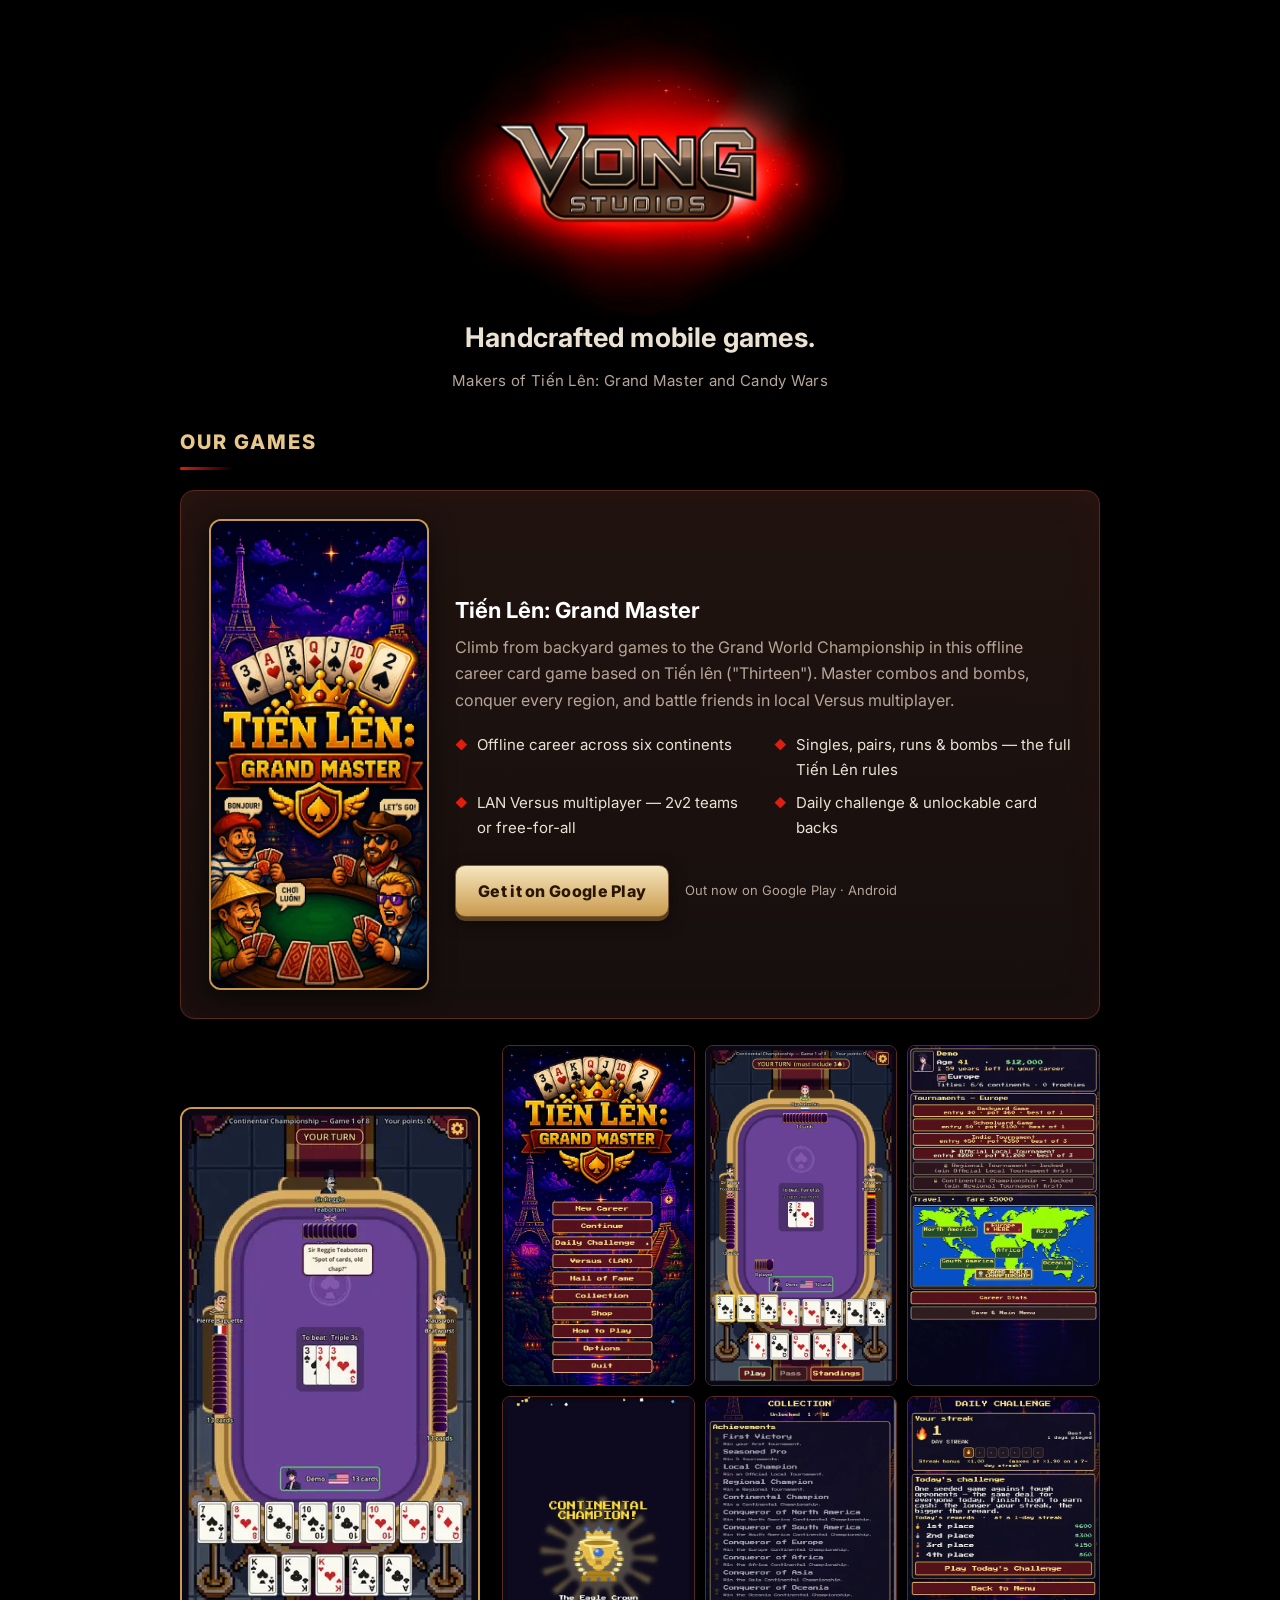
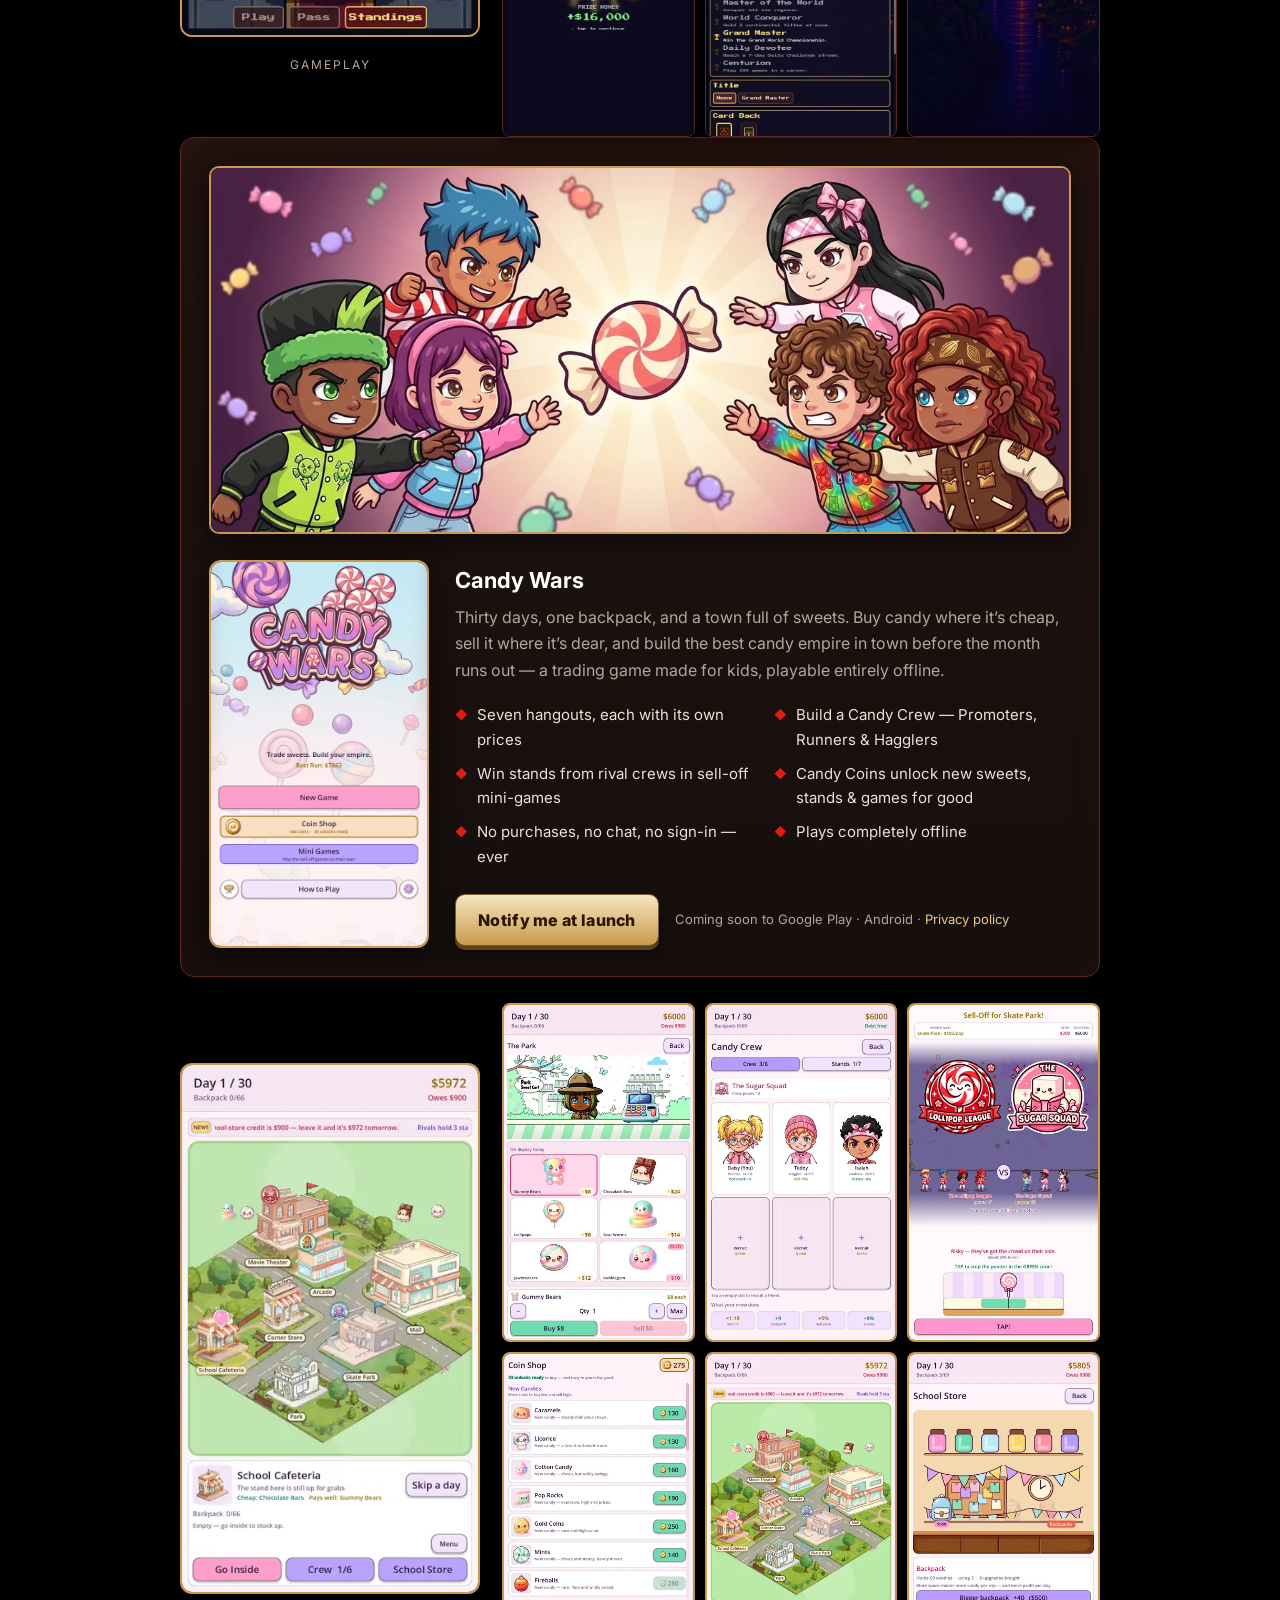
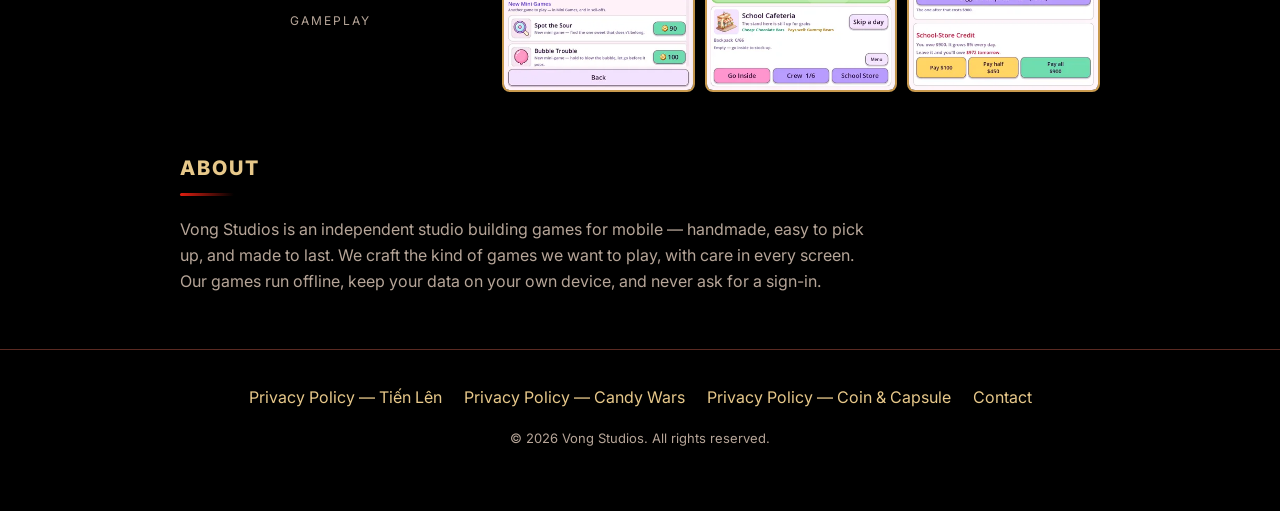
==== commit a7fd1ce4: "Add the Coin & Capsule privacy policy Child-directed, no ads, no analytics, nothing collected. Linke" ====
--- a/index.html
+++ b/index.html
@@ -276,6 +276,7 @@
       <div class="links">
         <a href="/privacy.html">Privacy Policy — Tiến Lên</a>
         <a href="/privacy-candywars.html">Privacy Policy — Candy Wars</a>
+        <a href="/privacy-coincapsule.html">Privacy Policy — Coin &amp; Capsule</a>
         <a href="mailto:vongstudios2026@gmail.com">Contact</a>
       </div>
       <small>&copy; 2026 Vong Studios. All rights reserved.</small>
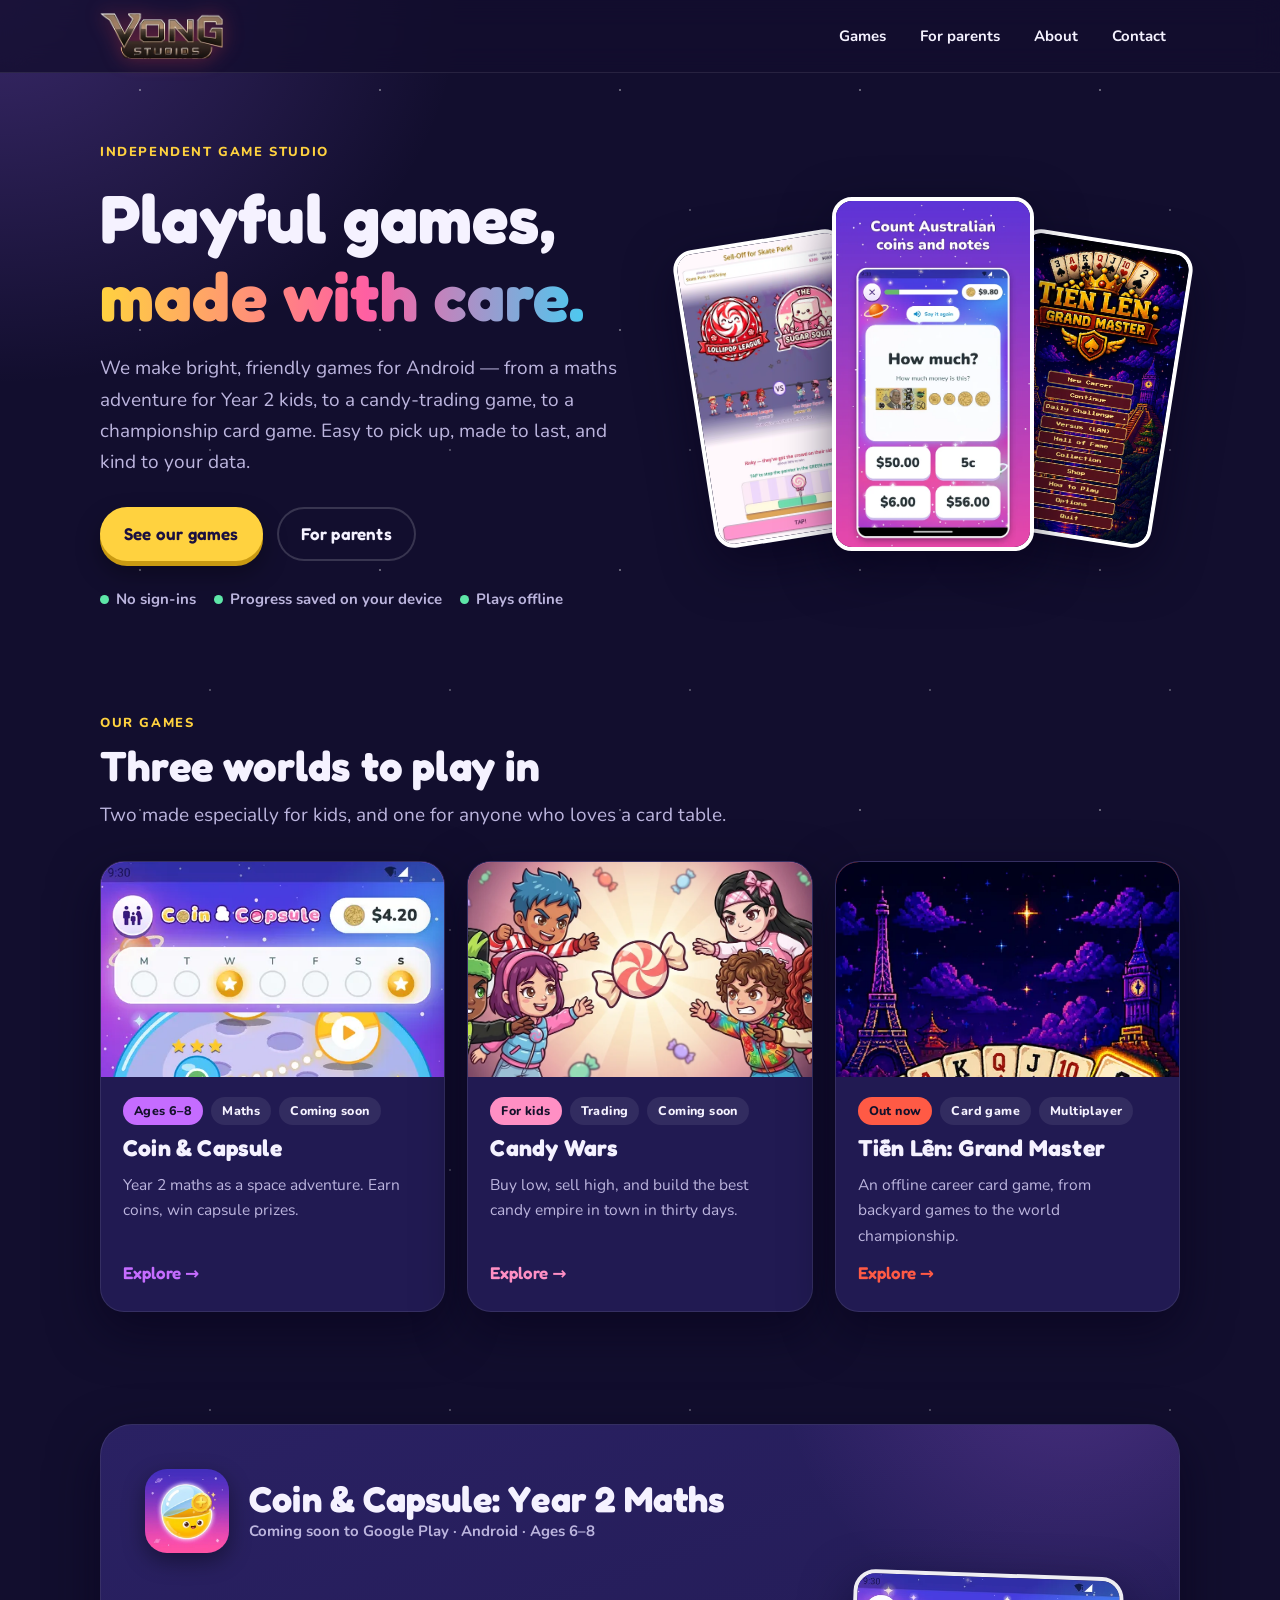
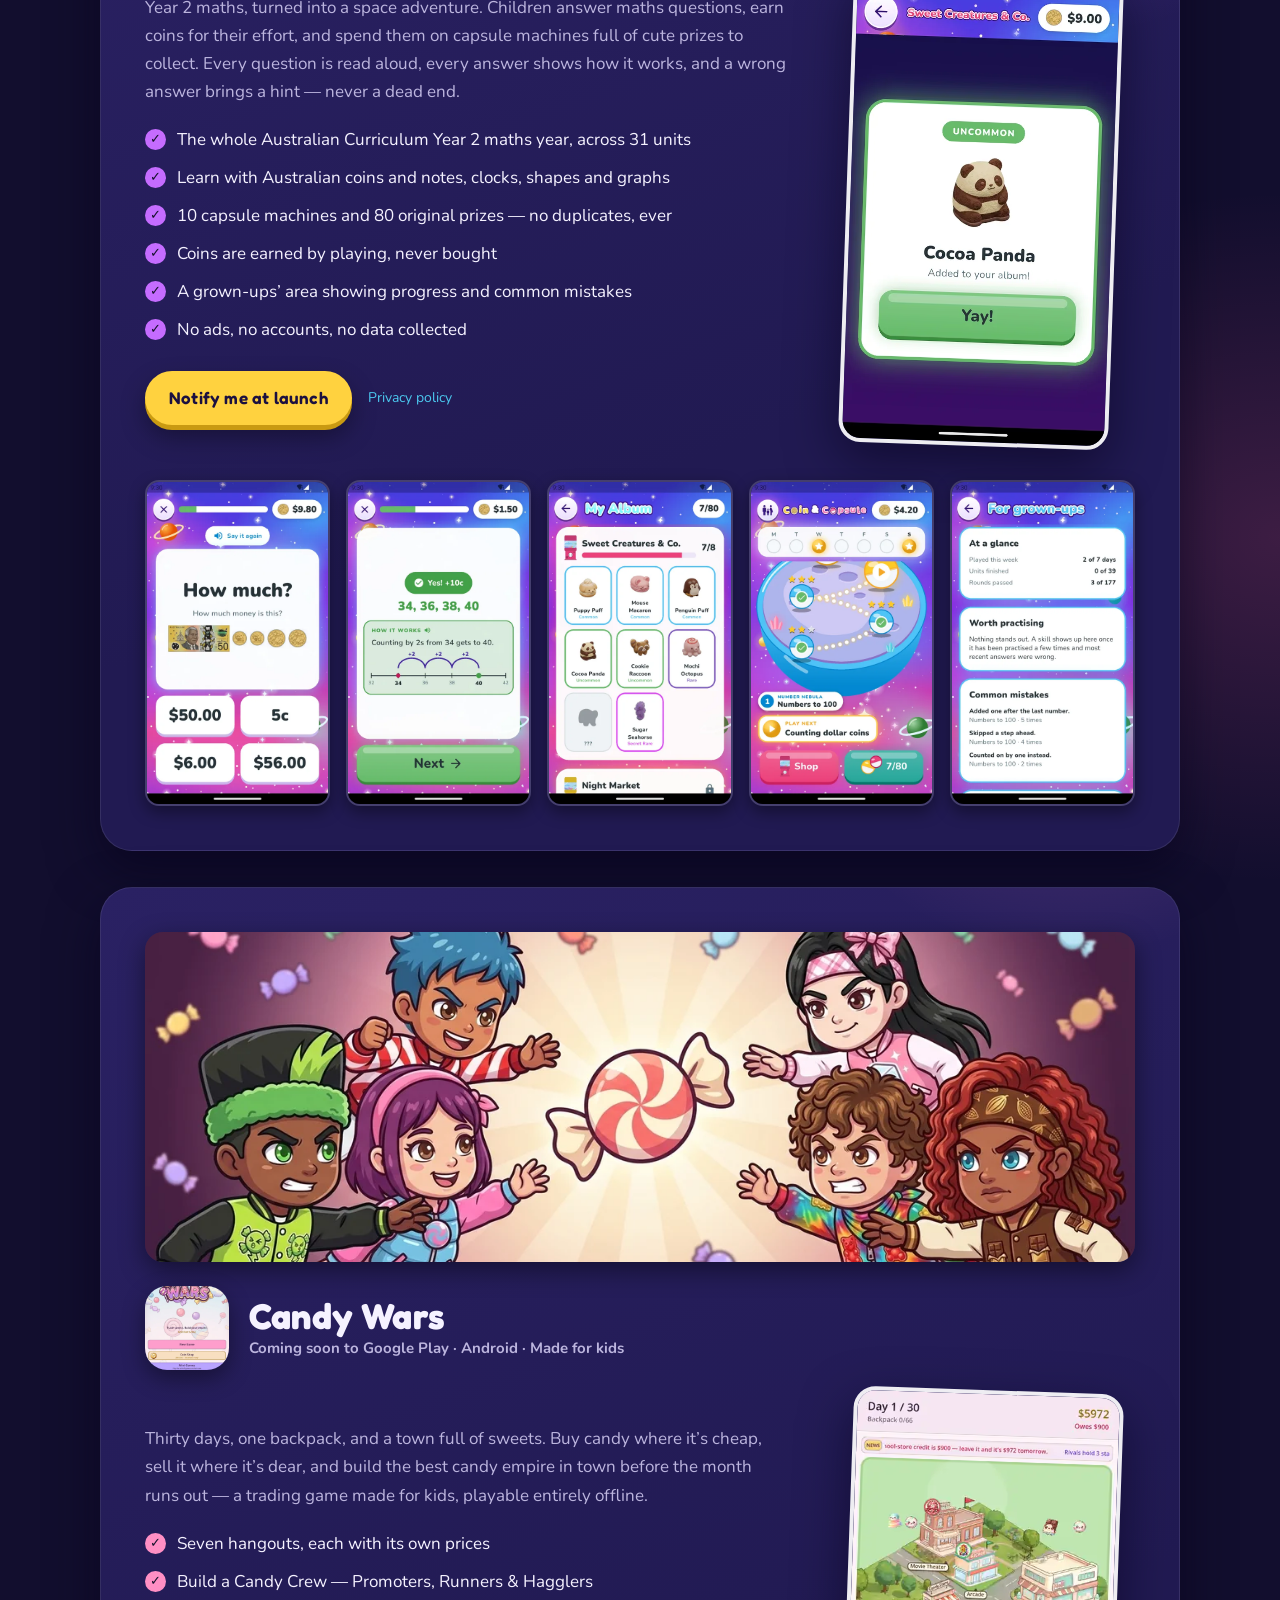
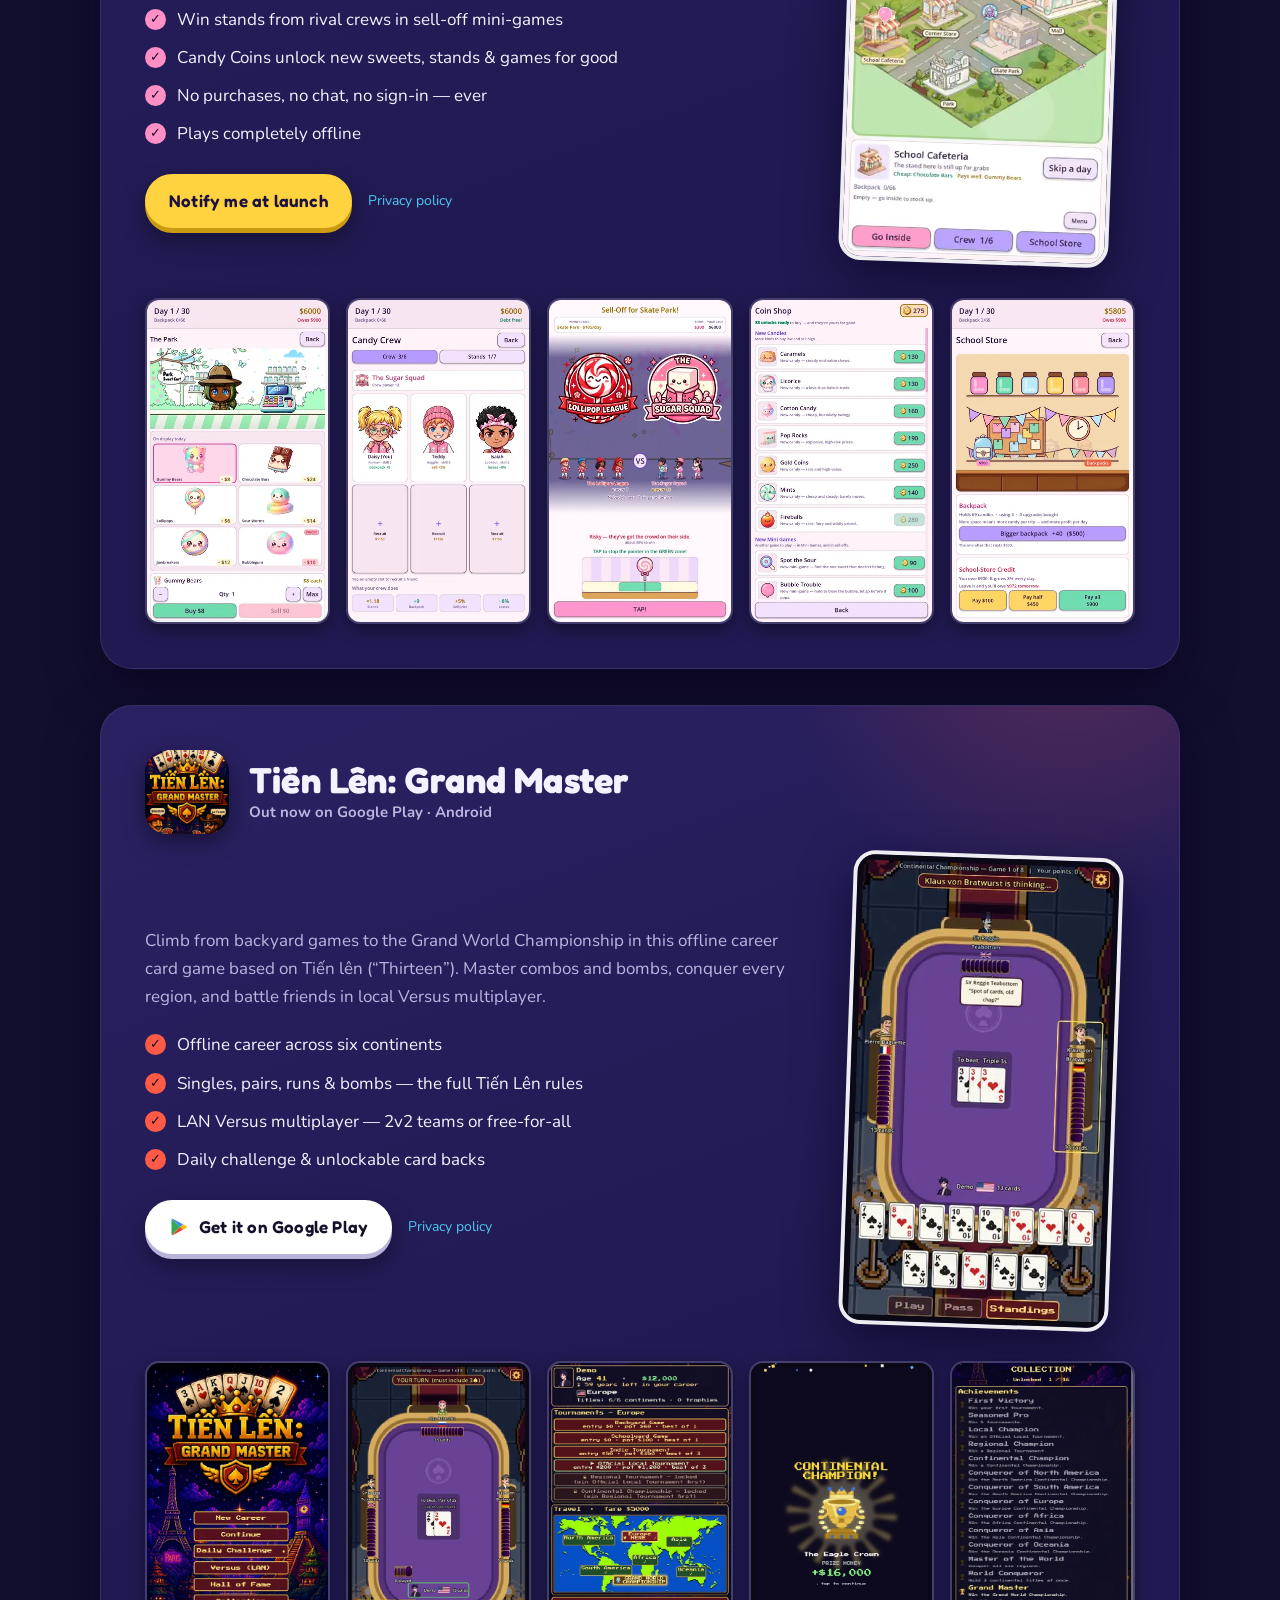
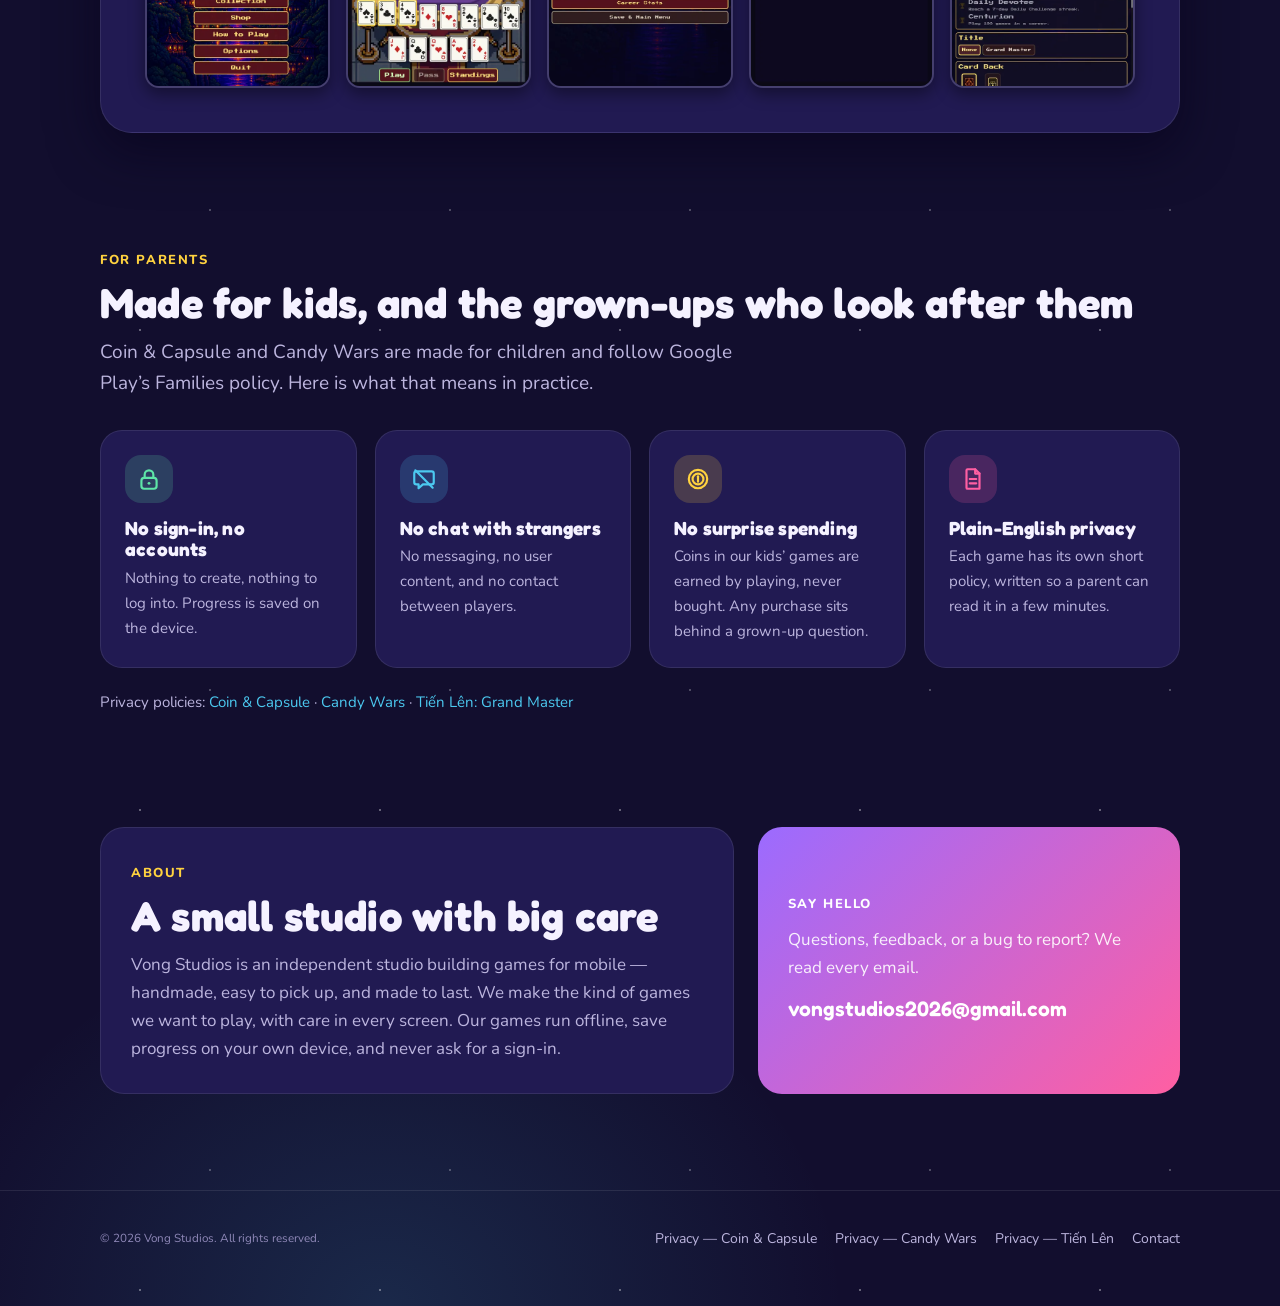
==== commit 9140cea7: "Redesign the site and add Coin & Capsule One shared stylesheet for every page: a night-sky backgroun" ====
--- a/index.html
+++ b/index.html
@@ -2,134 +2,31 @@
 <html lang="en">
 <head>
 <meta charset="UTF-8">
-<meta name="viewport" content="width=device-width, initial-scale=1.0">
-<title>Vong Studios</title>
-<meta name="description" content="Vong Studios — an independent mobile game studio. Makers of Tiến Lên: Grand Master and Candy Wars.">
+<meta name="viewport" content="width=device-width, initial-scale=1.0, viewport-fit=cover">
+<title>Vong Studios — playful games for Android</title>
+<meta name="description" content="Vong Studios is an independent mobile game studio. Makers of Coin &amp; Capsule: Year 2 Maths, Candy Wars and Tiến Lên: Grand Master.">
 <link rel="canonical" href="https://vongstudios.com/">
-<meta name="theme-color" content="#160f0e">
+<meta name="theme-color" content="#120e2e">
 <link rel="icon" href="/favicon.ico" sizes="any">
 <link rel="icon" type="image/png" sizes="32x32" href="/favicon-32.png">
 <link rel="apple-touch-icon" href="/apple-touch-icon.png">
 <meta property="og:type" content="website">
 <meta property="og:site_name" content="Vong Studios">
-<meta property="og:title" content="Vong Studios — Tiến Lên: Grand Master &amp; Candy Wars">
-<meta property="og:description" content="An independent mobile game studio. Makers of Tiến Lên: Grand Master — an offline career card game — and Candy Wars, a candy-trading game for kids.">
+<meta property="og:title" content="Vong Studios — playful games for Android">
+<meta property="og:description" content="An independent mobile game studio. Makers of Coin &amp; Capsule: Year 2 Maths, Candy Wars and Tiến Lên: Grand Master.">
 <meta property="og:url" content="https://vongstudios.com/">
 <meta property="og:image" content="https://vongstudios.com/og-image.jpg">
 <meta property="og:image:type" content="image/jpeg">
 <meta property="og:image:width" content="1200">
 <meta property="og:image:height" content="630">
 <meta name="twitter:card" content="summary_large_image">
-<meta name="twitter:title" content="Vong Studios — Tiến Lên: Grand Master &amp; Candy Wars">
-<meta name="twitter:description" content="Makers of Tiến Lên: Grand Master and Candy Wars.">
+<meta name="twitter:title" content="Vong Studios — playful games for Android">
+<meta name="twitter:description" content="Makers of Coin &amp; Capsule, Candy Wars and Tiến Lên: Grand Master.">
 <meta name="twitter:image" content="https://vongstudios.com/og-image.jpg">
 <link rel="preconnect" href="https://fonts.googleapis.com">
 <link rel="preconnect" href="https://fonts.gstatic.com" crossorigin>
-<link href="https://fonts.googleapis.com/css2?family=Inter:wght@400;600;700;800&display=swap" rel="stylesheet">
-<style>
-  :root{
-    --red:#e01e10; --red-bright:#ff3a24; --red-dark:#7d0f0a;
-    --gold:#e7c88a; --gold2:#c99a4e; --bronze:#7a5a2e; --gold-text:#f2ddaa;
-    --panel:#160f0e; --panel2:#20130f; --border:#5a2a22;
-    --text:#ece2d4; --muted:#b6a598;
-  }
-  *{box-sizing:border-box;margin:0;padding:0}
-  html{scroll-behavior:smooth}
-  body{
-    font-family:'Inter',system-ui,sans-serif;color:var(--text);line-height:1.65;
-    background:#000;
-    min-height:100vh;-webkit-font-smoothing:antialiased;
-  }
-  a{color:var(--gold);text-decoration:none}
-  a:hover{color:var(--red-bright)}
-  .wrap{max-width:960px;margin:0 auto;padding:0 20px}
-
-  header{padding:14px 0 2px;text-align:center}
-  .brand{margin:0;line-height:0}
-  .logo{width:min(410px,80vw);height:auto;mix-blend-mode:screen}
-  .tagline{margin-top:0;color:var(--text);font-size:clamp(20px,3.4vw,27px);
-    letter-spacing:.2px;font-weight:700}
-  .tagline .sub{display:block;margin-top:9px;color:var(--muted);
-    font-size:15px;font-weight:400;letter-spacing:.3px}
-
-  section{padding:30px 0}
-  h2{font-size:clamp(15px,2.6vw,20px);color:var(--gold);font-weight:800;
-    text-transform:uppercase;letter-spacing:2px;margin-bottom:20px;
-    text-shadow:0 1px 0 #000}
-  h2::after{content:"";display:block;width:54px;height:3px;margin-top:8px;
-    background:linear-gradient(90deg,var(--red),transparent);border-radius:2px}
-
-  .card{
-    background:linear-gradient(180deg,var(--panel2),var(--panel));
-    border:1px solid var(--border);border-radius:14px;padding:28px;
-    box-shadow:0 10px 34px rgba(0,0,0,.55),0 0 0 1px rgba(224,30,16,.06),
-      inset 0 0 40px rgba(224,30,16,.05);
-  }
-  .game{display:flex;gap:26px;align-items:center;flex-wrap:wrap}
-  .poster{
-    flex:0 0 220px;width:220px;height:auto;border-radius:12px;
-    border:2px solid var(--gold2);box-shadow:0 6px 24px rgba(0,0,0,.6);display:block;
-  }
-  .game .body{align-self:center}
-  .game .body{flex:1;min-width:240px}
-  .game h3{font-size:22px;color:#fff;margin-bottom:6px}
-  .game p{color:var(--muted);margin-bottom:16px}
-  .badge{
-    display:inline-block;padding:12px 22px;border-radius:10px;font-weight:800;
-    letter-spacing:.3px;
-    background:linear-gradient(180deg,#f6e6bd,var(--gold2));color:#2a1600;
-    border:1px solid var(--bronze);box-shadow:0 4px 0 #5c4320,0 6px 16px rgba(0,0,0,.5);
-  }
-  .badge:hover{color:#2a1600;transform:translateY(-1px)}
-  .features{list-style:none;margin:20px 0 24px;display:grid;
-    grid-template-columns:repeat(auto-fit,minmax(250px,1fr));gap:9px 22px}
-  .features li{position:relative;padding-left:22px;color:var(--text);font-size:15px}
-  .features li::before{content:"◆";position:absolute;left:0;top:2px;color:var(--red);font-size:12px}
-  .cta{display:flex;align-items:center;gap:16px;flex-wrap:wrap}
-  .soon{font-size:13px;color:var(--muted)}
-  .gallery{display:grid;grid-template-columns:repeat(6,1fr);gap:10px;margin-top:24px}
-  .showcase{display:flex;gap:22px;align-items:center;margin-top:26px}
-  .showcase .clip{margin:0;flex:0 0 300px}
-  .showcase .gallery{flex:1;min-width:0;margin-top:0;grid-template-columns:repeat(3,1fr)}
-  @media(max-width:760px){
-    .showcase{flex-direction:column;align-items:center;gap:18px}
-    .showcase .clip{flex:none}
-    .showcase .gallery{width:100%}
-  }
-  .gthumb{width:100%;height:auto;border-radius:8px;border:1px solid var(--border);
-    box-shadow:0 4px 14px rgba(0,0,0,.5);cursor:pointer;
-    transition:transform .15s,border-color .15s}
-  @media(max-width:640px){.gallery{grid-template-columns:repeat(3,1fr)}}
-  .keyart{width:100%;height:auto;border-radius:10px;border:2px solid var(--gold2);
-    box-shadow:0 6px 24px rgba(0,0,0,.6);display:block;margin:0 0 26px}
-  .card + .card{margin-top:46px}
-  .clip{margin:26px 0 6px;text-align:center}
-  .clip img{width:300px;max-width:78vw;height:auto;border-radius:12px;
-    border:2px solid var(--gold2);box-shadow:0 6px 26px rgba(0,0,0,.6)}
-  .clip .cap{display:block;margin-top:10px;color:var(--muted);
-    font-size:12px;letter-spacing:2px;text-transform:uppercase}
-  .gthumb:hover{transform:translateY(-4px);border-color:var(--gold2)}
-  .gthumb:focus-visible{outline:3px solid var(--gold);outline-offset:3px;
-    border-color:var(--gold2)}
-  /* Candy Wars' UI is high-key pastel, so on a black page these thumbs lose
-     their edges and read as blank cards. A warm frame and a deeper shadow give
-     them back the definition the dark Tiến Lên shots already have. */
-  .gthumb.light{border:2px solid var(--gold2);
-    box-shadow:0 4px 16px rgba(0,0,0,.7),0 0 0 1px rgba(0,0,0,.6)}
-  .gthumb.light:hover,.gthumb.light:focus-visible{border-color:var(--gold)}
-  .lightbox{position:fixed;inset:0;background:rgba(0,0,0,.92);display:none;
-    align-items:center;justify-content:center;z-index:50;cursor:zoom-out;padding:24px}
-  .lightbox.on{display:flex}
-  .lightbox img{max-height:92vh;max-width:94vw;border-radius:10px;border:1px solid var(--border);
-    box-shadow:0 10px 50px rgba(0,0,0,.7)}
-
-  .about p{color:var(--muted);max-width:70ch}
-
-  footer{border-top:1px solid var(--border);margin-top:24px;padding:34px 0 60px;
-    text-align:center;color:var(--muted)}
-  footer .links{margin-bottom:14px;display:flex;gap:22px;justify-content:center;flex-wrap:wrap}
-  footer small{font-size:13px}
-</style>
+<link href="https://fonts.googleapis.com/css2?family=Fredoka:wght@500;600;700&family=Nunito:wght@400;700;800;900&display=swap" rel="stylesheet">
+<link rel="stylesheet" href="/site.css">
 <script type="application/ld+json">
 {
   "@context": "https://schema.org",
@@ -142,7 +39,7 @@
       "logo": "https://vongstudios.com/logo.webp",
       "image": "https://vongstudios.com/og-image.jpg",
       "email": "vongstudios2026@gmail.com",
-      "description": "An independent mobile game studio building offline games for Android."
+      "description": "An independent mobile game studio making playful games for Android, including games for kids."
     },
     {
       "@type": "WebSite",
@@ -159,6 +56,15 @@
       "url": "https://play.google.com/store/apps/details?id=com.thirteenchampionship.game",
       "image": "https://vongstudios.com/shots/keyart.webp",
       "description": "An offline career card game based on Ti\u1ebfn l\u00ean (Thirteen), with LAN Versus multiplayer.",
+      "publisher": { "@id": "https://vongstudios.com/#studio" }
+    },
+    {
+      "@type": "MobileApplication",
+      "name": "Coin & Capsule: Year 2 Maths",
+      "applicationCategory": "EducationalApplication",
+      "operatingSystem": "Android",
+      "image": "https://vongstudios.com/shots/cc-icon.webp",
+      "description": "Australian Curriculum Year 2 maths for children aged 6 to 8. Answer questions, earn coins, and win capsule prizes. No ads and no data collected.",
       "publisher": { "@id": "https://vongstudios.com/#studio" }
     },
     {
@@ -175,111 +81,271 @@
 </script>
 </head>
 <body>
-  <header>
+  <nav class="nav" aria-label="Main">
     <div class="wrap">
-      <h1 class="brand"><img class="logo" src="logo.webp" width="1663" height="1224" alt="Vong Studios"></h1>
-      <p class="tagline">Handcrafted mobile games.<span class="sub">Makers of Tiến Lên: Grand Master and Candy Wars</span></p>
+      <a class="home" href="/"><img src="logo-nav.webp" width="279" height="104" alt="Vong Studios home"></a>
+      <ul>
+        <li><a href="#games">Games</a></li>
+        <li><a href="#parents">For parents</a></li>
+        <li class="hide-sm"><a href="#about">About</a></li>
+        <li><a href="#contact">Contact</a></li>
+      </ul>
+    </div>
+  </nav>
+
+  <header class="hero">
+    <div class="wrap">
+      <div>
+        <span class="eyebrow">Independent game studio</span>
+        <h1>Playful games, <span class="pop">made with care.</span></h1>
+        <p class="lede">We make bright, friendly games for Android &mdash; from a maths adventure
+          for Year&nbsp;2 kids, to a candy-trading game, to a championship card game. Easy to
+          pick up, made to last, and kind to your data.</p>
+        <div class="actions">
+          <a class="btn" href="#games">See our games</a>
+          <a class="btn ghost" href="#parents">For parents</a>
+        </div>
+        <div class="trust">
+          <span>No sign-ins</span>
+          <span>Progress saved on your device</span>
+          <span>Plays offline</span>
+        </div>
+      </div>
+      <div class="fan" aria-hidden="true">
+        <img class="a" src="shots/cw-selloff.webp" width="360" height="640" alt="">
+        <img class="b" src="shots/cc-poster.webp" width="500" height="889" alt="">
+        <img class="c" src="shots/menu.webp" width="500" height="889" alt="">
+      </div>
     </div>
   </header>
 
-  <main class="wrap">
+  <main>
+    <section id="games">
+      <div class="wrap">
+        <span class="eyebrow">Our games</span>
+        <h2 class="section-title">Three worlds to play in</h2>
+        <p class="lede">Two made especially for kids, and one for anyone who loves a card table.</p>
+
+        <div class="picker">
+          <a class="pick cc" href="#coin-capsule">
+            <div class="art"><img src="shots/cc-map.webp" width="500" height="888" loading="lazy" alt="Coin &amp; Capsule map screen"></div>
+            <div class="body">
+              <div class="chips"><span class="chip hot">Ages 6&ndash;8</span><span class="chip">Maths</span><span class="chip">Coming soon</span></div>
+              <h3>Coin &amp; Capsule</h3>
+              <p>Year 2 maths as a space adventure. Earn coins, win capsule prizes.</p>
+              <span class="more">Explore &rarr;</span>
+            </div>
+          </a>
+          <a class="pick cw" href="#candy-wars">
+            <div class="art"><img src="shots/cw-keyart.webp" width="1200" height="509" loading="lazy" alt="Candy Wars key art"></div>
+            <div class="body">
+              <div class="chips"><span class="chip hot">For kids</span><span class="chip">Trading</span><span class="chip">Coming soon</span></div>
+              <h3>Candy Wars</h3>
+              <p>Buy low, sell high, and build the best candy empire in town in thirty days.</p>
+              <span class="more">Explore &rarr;</span>
+            </div>
+          </a>
+          <a class="pick tl" href="#tien-len">
+            <div class="art"><img src="shots/keyart.webp" width="460" height="994" loading="lazy" alt="Tiến Lên: Grand Master key art"></div>
+            <div class="body">
+              <div class="chips"><span class="chip hot">Out now</span><span class="chip">Card game</span><span class="chip">Multiplayer</span></div>
+              <h3>Tiến Lên: Grand Master</h3>
+              <p>An offline career card game, from backyard games to the world championship.</p>
+              <span class="more">Explore &rarr;</span>
+            </div>
+          </a>
+        </div>
+      </div>
+    </section>
+
     <section>
-      <h2>Our Games</h2>
-      <div class="card game">
-        <img class="poster" src="shots/keyart.webp" width="460" height="994" loading="lazy" alt="Tiến Lên: Grand Master key art">
-        <div class="body">
-          <h3>Tiến Lên: Grand Master</h3>
-          <p>Climb from backyard games to the Grand World Championship in this offline
-             career card game based on Tiến lên ("Thirteen"). Master combos and bombs,
-             conquer every region, and battle friends in local Versus multiplayer.</p>
-          <ul class="features">
-            <li>Offline career across six continents</li>
-            <li>Singles, pairs, runs &amp; bombs — the full Tiến Lên rules</li>
-            <li>LAN Versus multiplayer — 2v2 teams or free-for-all</li>
-            <li>Daily challenge &amp; unlockable card backs</li>
-          </ul>
-          <div class="cta">
-            <a class="badge" href="https://play.google.com/store/apps/details?id=com.thirteenchampionship.game">Get it on Google Play</a>
-            <span class="soon">Out now on Google Play · Android</span>
-          </div>
-        </div>
-      </div>
-      <div class="showcase">
-        <div class="clip">
-          <img src="shots/gameplay-loop.webp" width="360" height="640" loading="lazy" alt="Tiến Lên: Grand Master — gameplay">
-          <span class="cap">Gameplay</span>
-        </div>
-        <div class="gallery">
-          <img class="gthumb" tabindex="0" role="button" src="shots/menu.webp" width="500" height="889" loading="lazy" alt="Main menu">
-          <img class="gthumb" tabindex="0" role="button" src="shots/gameplay.webp" width="500" height="889" loading="lazy" alt="Gameplay — the card table">
-          <img class="gthumb" tabindex="0" role="button" src="shots/world-map.webp" width="500" height="889" loading="lazy" alt="World map — a career across six continents">
-          <img class="gthumb" tabindex="0" role="button" src="shots/championship.webp" width="500" height="889" loading="lazy" alt="Championship victory">
-          <img class="gthumb" tabindex="0" role="button" src="shots/collection.webp" width="500" height="889" loading="lazy" alt="Collection &amp; achievements">
-          <img class="gthumb" tabindex="0" role="button" src="shots/daily.webp" width="500" height="889" loading="lazy" alt="Daily challenge">
-        </div>
-      </div>
-
-      <div class="card">
-      <img class="keyart" src="shots/cw-keyart.webp" width="1200" height="509" loading="lazy" alt="Candy Wars — the Candy Crew key art">
-      <div class="game">
-        <img class="poster" src="shots/cw-poster.webp" width="500" height="889" loading="lazy" alt="Candy Wars title screen">
-        <div class="body">
-          <h3>Candy Wars</h3>
-          <p>Thirty days, one backpack, and a town full of sweets. Buy candy where it&rsquo;s
-             cheap, sell it where it&rsquo;s dear, and build the best candy empire in town
-             before the month runs out &mdash; a trading game made for kids, playable
-             entirely offline.</p>
-          <ul class="features">
-            <li>Seven hangouts, each with its own prices</li>
-            <li>Build a Candy Crew &mdash; Promoters, Runners &amp; Hagglers</li>
-            <li>Win stands from rival crews in sell-off mini-games</li>
-            <li>Candy Coins unlock new sweets, stands &amp; games for good</li>
-            <li>No purchases, no chat, no sign-in &mdash; ever</li>
-            <li>Plays completely offline</li>
-          </ul>
-          <div class="cta">
-            <!-- Swap this mailto for the Google Play URL once the listing is live. -->
-            <a class="badge" href="mailto:vongstudios2026@gmail.com?subject=Notify%20me%20at%20launch%20-%20Candy%20Wars">Notify me at launch</a>
-            <span class="soon">Coming soon to Google Play &middot; Android &middot;
-              <a href="/privacy-candywars.html">Privacy policy</a></span>
-          </div>
-        </div>
-      </div>
-      </div>
-      <div class="showcase">
-        <div class="clip">
-          <img src="shots/cw-loop.webp" width="360" height="640" loading="lazy" alt="Candy Wars — gameplay: the town map, buying candy, the crew, a sell-off and its payoff">
-          <span class="cap">Gameplay</span>
-        </div>
-        <div class="gallery">
-          <img class="gthumb light" tabindex="0" role="button" src="shots/cw-market.webp" width="360" height="640" loading="lazy" alt="Buying candy at the Park sweet cart">
-          <img class="gthumb light" tabindex="0" role="button" src="shots/cw-crew.webp" width="360" height="640" loading="lazy" alt="The Candy Crew — Daisy, Teddy and Isaiah of the Sugar Squad, each with their own role">
-          <img class="gthumb light" tabindex="0" role="button" src="shots/cw-selloff.webp" width="360" height="640" loading="lazy" alt="A sell-off against a rival crew">
-          <img class="gthumb light" tabindex="0" role="button" src="shots/cw-coinshop.webp" width="360" height="640" loading="lazy" alt="The Coin Shop — permanent unlocks">
-          <img class="gthumb light" tabindex="0" role="button" src="shots/cw-town.webp" width="360" height="640" loading="lazy" alt="The town map — seven hangouts, each with its own prices">
-          <img class="gthumb light" tabindex="0" role="button" src="shots/cw-schoolstore.webp" width="360" height="640" loading="lazy" alt="The School Store — backpack upgrades and credit">
-        </div>
+      <div class="wrap">
+        <article class="game cc" id="coin-capsule">
+          <div class="game-head">
+            <img class="icon" src="shots/cc-icon.webp" width="256" height="256" alt="Coin &amp; Capsule app icon">
+            <div>
+              <h3>Coin &amp; Capsule: Year 2 Maths</h3>
+              <div class="status">Coming soon to Google Play &middot; Android &middot; Ages 6&ndash;8</div>
+            </div>
+          </div>
+          <div class="game-grid">
+            <div>
+              <p class="desc">Year 2 maths, turned into a space adventure. Children answer maths
+                questions, earn coins for their effort, and spend them on capsule machines full of
+                cute prizes to collect. Every question is read aloud, every answer shows how it
+                works, and a wrong answer brings a hint &mdash; never a dead end.</p>
+              <ul class="features">
+                <li>The whole Australian Curriculum Year 2 maths year, across 31 units</li>
+                <li>Learn with Australian coins and notes, clocks, shapes and graphs</li>
+                <li>10 capsule machines and 80 original prizes &mdash; no duplicates, ever</li>
+                <li>Coins are earned by playing, never bought</li>
+                <li>A grown-ups&rsquo; area showing progress and common mistakes</li>
+                <li>No ads, no accounts, no data collected</li>
+              </ul>
+              <div class="cta">
+                <a class="btn" href="mailto:vongstudios2026@gmail.com?subject=Notify%20me%20at%20launch%20-%20Coin%20%26%20Capsule">Notify me at launch</a>
+                <span class="note"><a href="/privacy-coincapsule.html">Privacy policy</a></span>
+              </div>
+            </div>
+            <div class="feature">
+              <img src="shots/cc-prize.webp" width="500" height="888" loading="lazy" alt="Winning a Cocoa Panda from a capsule machine">
+            </div>
+          </div>
+          <div class="strip">
+            <img class="gthumb" tabindex="0" role="button" src="shots/cc-money.webp" width="500" height="888" loading="lazy" alt="Counting Australian money: a fifty dollar note and coins">
+            <img class="gthumb" tabindex="0" role="button" src="shots/cc-work.webp" width="500" height="888" loading="lazy" alt="A correct answer, with the working shown on a number line">
+            <img class="gthumb" tabindex="0" role="button" src="shots/cc-album.webp" width="500" height="888" loading="lazy" alt="The prize album">
+            <img class="gthumb" tabindex="0" role="button" src="shots/cc-map.webp" width="500" height="888" loading="lazy" alt="The map of units">
+            <img class="gthumb" tabindex="0" role="button" src="shots/cc-parent.webp" width="500" height="888" loading="lazy" alt="The grown-ups area with progress and common mistakes">
+          </div>
+        </article>
+
+        <article class="game cw" id="candy-wars">
+          <img class="banner" src="shots/cw-keyart.webp" width="1200" height="509" loading="lazy" alt="Candy Wars — the Candy Crew key art">
+          <div class="game-head">
+            <img class="icon" src="shots/cw-poster.webp" width="500" height="889" alt="Candy Wars title screen">
+            <div>
+              <h3>Candy Wars</h3>
+              <div class="status">Coming soon to Google Play &middot; Android &middot; Made for kids</div>
+            </div>
+          </div>
+          <div class="game-grid">
+            <div>
+              <p class="desc">Thirty days, one backpack, and a town full of sweets. Buy candy where it&rsquo;s
+                 cheap, sell it where it&rsquo;s dear, and build the best candy empire in town
+                 before the month runs out &mdash; a trading game made for kids, playable
+                 entirely offline.</p>
+              <ul class="features">
+                <li>Seven hangouts, each with its own prices</li>
+                <li>Build a Candy Crew &mdash; Promoters, Runners &amp; Hagglers</li>
+                <li>Win stands from rival crews in sell-off mini-games</li>
+                <li>Candy Coins unlock new sweets, stands &amp; games for good</li>
+                <li>No purchases, no chat, no sign-in &mdash; ever</li>
+                <li>Plays completely offline</li>
+              </ul>
+              <div class="cta">
+                <!-- Swap this mailto for the Google Play URL once the listing is live. -->
+                <a class="btn" href="mailto:vongstudios2026@gmail.com?subject=Notify%20me%20at%20launch%20-%20Candy%20Wars">Notify me at launch</a>
+                <span class="note"><a href="/privacy-candywars.html">Privacy policy</a></span>
+              </div>
+            </div>
+            <div class="feature">
+              <img src="shots/cw-loop.webp" width="360" height="640" loading="lazy" alt="Candy Wars — gameplay: the town map, buying candy, the crew, a sell-off and its payoff">
+            </div>
+          </div>
+          <div class="strip">
+            <img class="gthumb" tabindex="0" role="button" src="shots/cw-market.webp" width="360" height="640" loading="lazy" alt="Buying candy at the Park sweet cart">
+            <img class="gthumb" tabindex="0" role="button" src="shots/cw-crew.webp" width="360" height="640" loading="lazy" alt="The Candy Crew — Daisy, Teddy and Isaiah of the Sugar Squad, each with their own role">
+            <img class="gthumb" tabindex="0" role="button" src="shots/cw-selloff.webp" width="360" height="640" loading="lazy" alt="A sell-off against a rival crew">
+            <img class="gthumb" tabindex="0" role="button" src="shots/cw-coinshop.webp" width="360" height="640" loading="lazy" alt="The Coin Shop — permanent unlocks">
+            <img class="gthumb" tabindex="0" role="button" src="shots/cw-schoolstore.webp" width="360" height="640" loading="lazy" alt="The School Store — backpack upgrades and credit">
+          </div>
+        </article>
+
+        <article class="game tl" id="tien-len">
+          <div class="game-head">
+            <img class="icon" src="shots/keyart.webp" width="460" height="994" alt="Tiến Lên: Grand Master key art">
+            <div>
+              <h3>Tiến Lên: Grand Master</h3>
+              <div class="status">Out now on Google Play &middot; Android</div>
+            </div>
+          </div>
+          <div class="game-grid">
+            <div>
+              <p class="desc">Climb from backyard games to the Grand World Championship in this offline
+                 career card game based on Tiến lên (&ldquo;Thirteen&rdquo;). Master combos and bombs,
+                 conquer every region, and battle friends in local Versus multiplayer.</p>
+              <ul class="features">
+                <li>Offline career across six continents</li>
+                <li>Singles, pairs, runs &amp; bombs &mdash; the full Tiến Lên rules</li>
+                <li>LAN Versus multiplayer &mdash; 2v2 teams or free-for-all</li>
+                <li>Daily challenge &amp; unlockable card backs</li>
+              </ul>
+              <div class="cta">
+                <a class="btn play" href="https://play.google.com/store/apps/details?id=com.thirteenchampionship.game">
+                  <svg viewBox="0 0 24 24" aria-hidden="true"><path fill="#34a853" d="M3.6 2.3 13.4 12l-9.8 9.7c-.4-.2-.6-.7-.6-1.2V3.5c0-.5.2-1 .6-1.2z"/><path fill="#fbbc04" d="m16.8 15.4-3.4-3.4 3.4-3.4 3.9 2.2c1.1.6 1.1 1.7 0 2.4z"/><path fill="#ea4335" d="M16.8 15.4 13.4 12l-9.8 9.7c.4.2.9.2 1.4-.1z"/><path fill="#4285f4" d="M16.8 8.6 5 2.4c-.5-.3-1-.3-1.4-.1l9.8 9.7z"/></svg>
+                  Get it on Google Play</a>
+                <span class="note"><a href="/privacy.html">Privacy policy</a></span>
+              </div>
+            </div>
+            <div class="feature">
+              <img src="shots/gameplay-loop.webp" width="360" height="640" loading="lazy" alt="Tiến Lên: Grand Master — gameplay">
+            </div>
+          </div>
+          <div class="strip">
+            <img class="gthumb" tabindex="0" role="button" src="shots/menu.webp" width="500" height="889" loading="lazy" alt="Main menu">
+            <img class="gthumb" tabindex="0" role="button" src="shots/gameplay.webp" width="500" height="889" loading="lazy" alt="Gameplay — the card table">
+            <img class="gthumb" tabindex="0" role="button" src="shots/world-map.webp" width="500" height="889" loading="lazy" alt="World map — a career across six continents">
+            <img class="gthumb" tabindex="0" role="button" src="shots/championship.webp" width="500" height="889" loading="lazy" alt="Championship victory">
+            <img class="gthumb" tabindex="0" role="button" src="shots/collection.webp" width="500" height="889" loading="lazy" alt="Collection &amp; achievements">
+          </div>
+        </article>
       </div>
     </section>
 
-    <section class="about">
-      <h2>About</h2>
-      <p>Vong Studios is an independent studio building games for mobile — handmade,
-         easy to pick up, and made to last. We craft the kind of games we want to
-         play, with care in every screen. Our games run offline, keep your data on your
-         own device, and never ask for a sign-in.</p>
+    <section id="parents">
+      <div class="wrap">
+        <span class="eyebrow">For parents</span>
+        <h2 class="section-title">Made for kids, and the grown-ups who look after them</h2>
+        <p class="lede">Coin &amp; Capsule and Candy Wars are made for children and follow
+          Google Play&rsquo;s Families policy. Here is what that means in practice.</p>
+        <div class="parents">
+          <div class="tile" style="--tint:rgba(94,230,168,.18);--ink:var(--mint)">
+            <div class="dot" aria-hidden="true"><svg viewBox="0 0 24 24"><rect x="5" y="11" width="14" height="10" rx="2.5"/><path d="M8 11V8a4 4 0 0 1 8 0v3"/><circle cx="12" cy="16" r="1.3" fill="currentColor" stroke="none"/></svg></div>
+            <h3>No sign-in, no accounts</h3>
+            <p>Nothing to create, nothing to log into. Progress is saved on the device.</p>
+          </div>
+          <div class="tile" style="--tint:rgba(76,201,240,.18);--ink:var(--sky)">
+            <div class="dot" aria-hidden="true"><svg viewBox="0 0 24 24"><path d="M5 5h14a2 2 0 0 1 2 2v8a2 2 0 0 1-2 2h-8l-4 3.5V17H5a2 2 0 0 1-2-2V7a2 2 0 0 1 2-2z"/><path d="M4 4l16 16"/></svg></div>
+            <h3>No chat with strangers</h3>
+            <p>No messaging, no user content, and no contact between players.</p>
+          </div>
+          <div class="tile" style="--tint:rgba(255,210,63,.18);--ink:var(--yellow)">
+            <div class="dot" aria-hidden="true"><svg viewBox="0 0 24 24"><circle cx="12" cy="12" r="8.5"/><circle cx="12" cy="12" r="5"/><path d="M12 9.5v5"/></svg></div>
+            <h3>No surprise spending</h3>
+            <p>Coins in our kids&rsquo; games are earned by playing, never bought. Any purchase sits behind a grown-up question.</p>
+          </div>
+          <div class="tile" style="--tint:rgba(255,95,162,.18);--ink:var(--pink)">
+            <div class="dot" aria-hidden="true"><svg viewBox="0 0 24 24"><path d="M7 3h7l4 4v14H7a1 1 0 0 1-1-1V4a1 1 0 0 1 1-1z"/><path d="M14 3v4h4M9 12h6M9 16h6"/></svg></div>
+            <h3>Plain-English privacy</h3>
+            <p>Each game has its own short policy, written so a parent can read it in a few minutes.</p>
+          </div>
+        </div>
+        <p class="policies">Privacy policies:
+          <a href="/privacy-coincapsule.html">Coin &amp; Capsule</a> &middot;
+          <a href="/privacy-candywars.html">Candy Wars</a> &middot;
+          <a href="/privacy.html">Tiến Lên: Grand Master</a></p>
+      </div>
+    </section>
+
+    <section id="about">
+      <div class="wrap about">
+        <div class="panel">
+          <span class="eyebrow">About</span>
+          <h2 class="section-title">A small studio with big care</h2>
+          <p>Vong Studios is an independent studio building games for mobile &mdash; handmade,
+             easy to pick up, and made to last. We make the kind of games we want to play, with
+             care in every screen. Our games run offline, save progress on your own device, and
+             never ask for a sign-in.</p>
+        </div>
+        <div class="contact" id="contact">
+          <span class="eyebrow" style="color:#fff">Say hello</span>
+          <p>Questions, feedback, or a bug to report? We read every email.</p>
+          <a class="email" href="mailto:vongstudios2026@gmail.com">vongstudios2026@gmail.com</a>
+        </div>
+      </div>
     </section>
   </main>
 
   <footer>
     <div class="wrap">
+      <small>&copy; 2026 Vong Studios. All rights reserved.</small>
       <div class="links">
-        <a href="/privacy.html">Privacy Policy — Tiến Lên</a>
-        <a href="/privacy-candywars.html">Privacy Policy — Candy Wars</a>
-        <a href="/privacy-coincapsule.html">Privacy Policy — Coin &amp; Capsule</a>
+        <a href="/privacy-coincapsule.html">Privacy — Coin &amp; Capsule</a>
+        <a href="/privacy-candywars.html">Privacy — Candy Wars</a>
+        <a href="/privacy.html">Privacy — Tiến Lên</a>
         <a href="mailto:vongstudios2026@gmail.com">Contact</a>
       </div>
-      <small>&copy; 2026 Vong Studios. All rights reserved.</small>
     </div>
   </footer>
 
--- a/site.css
+++ b/site.css
@@ -0,0 +1,225 @@
+/* Vong Studios — shared look for every page.
+   A night sky that keeps the glowing logo at home, with a bright accent per
+   game. Playful in the headings and colour; plain and readable everywhere
+   parents actually read (policies, the for-parents section). */
+
+:root{
+  --bg:#120e2e; --bg2:#1b1544; --card:#211a52; --card2:#2a2163;
+  --line:rgba(255,255,255,.09); --line2:rgba(255,255,255,.16);
+  --text:#f5f2ff; --muted:#bcb5de; --dim:#8f88b8;
+  --pink:#ff5fa2; --yellow:#ffd23f; --sky:#4cc9f0; --mint:#5ee6a8;
+  --purple:#9b6bff; --red:#ff5a45; --gold:#f2c46d;
+  --radius:24px;
+  --shadow:0 18px 50px rgba(5,2,25,.55);
+  --head:'Fredoka','Nunito',system-ui,sans-serif;
+  --body:'Nunito',system-ui,-apple-system,'Segoe UI',sans-serif;
+}
+*{box-sizing:border-box;margin:0;padding:0}
+html{scroll-behavior:smooth}
+@media (prefers-reduced-motion:reduce){html{scroll-behavior:auto}}
+body{
+  font-family:var(--body);color:var(--text);line-height:1.65;font-size:17px;
+  -webkit-font-smoothing:antialiased;min-height:100vh;
+  background-color:var(--bg);
+  background-image:
+    radial-gradient(1px 1px at 20px 30px,rgba(255,255,255,.55) 50%,transparent 51%),
+    radial-gradient(1.5px 1.5px at 140px 90px,rgba(255,255,255,.35) 50%,transparent 51%),
+    radial-gradient(1px 1px at 90px 160px,rgba(255,255,255,.45) 50%,transparent 51%),
+    radial-gradient(1.5px 1.5px at 210px 210px,rgba(255,255,255,.25) 50%,transparent 51%),
+    radial-gradient(60vw 50vw at 0% 0%,rgba(155,107,255,.28),transparent 60%),
+    radial-gradient(55vw 45vw at 100% 35%,rgba(255,95,162,.18),transparent 60%),
+    radial-gradient(60vw 50vw at 30% 100%,rgba(76,201,240,.14),transparent 60%);
+  background-size:240px 240px,240px 240px,240px 240px,240px 240px,auto,auto,auto;
+  background-attachment:scroll;
+}
+img{max-width:100%;height:auto;display:block}
+a{color:var(--sky);text-decoration:none}
+a:hover{color:var(--yellow)}
+a:focus-visible,button:focus-visible,[tabindex]:focus-visible{
+  outline:3px solid var(--yellow);outline-offset:3px;border-radius:8px}
+.wrap{max-width:1120px;margin:0 auto;padding-inline:20px}
+
+/* ---------- Navigation ---------- */
+.nav{position:sticky;top:env(safe-area-inset-top,0px);z-index:40;
+  background:rgba(18,14,46,.78);backdrop-filter:blur(14px);-webkit-backdrop-filter:blur(14px);
+  border-bottom:1px solid var(--line)}
+.nav .wrap{display:flex;align-items:center;justify-content:space-between;gap:16px;min-height:72px}
+.nav .home{display:flex;align-items:center}
+.nav .home img{height:46px;width:auto;filter:drop-shadow(0 0 10px rgba(255,70,70,.35))}
+.nav ul{list-style:none;display:flex;gap:6px;flex-wrap:wrap;justify-content:flex-end}
+.nav ul a{display:block;padding:8px 14px;border-radius:999px;color:var(--text);
+  font-weight:700;font-size:15px}
+.nav ul a:hover{background:rgba(255,255,255,.08);color:var(--text)}
+@media (max-width:640px){
+  .nav .home img{height:30px}
+  .nav ul{flex-wrap:nowrap;gap:2px}
+  .nav ul a{padding:6px 9px;font-size:14px;white-space:nowrap}
+  .nav .hide-sm{display:none}
+}
+
+/* ---------- Type ---------- */
+h1,h2,h3{font-family:var(--head);font-weight:700;line-height:1.15;letter-spacing:.2px}
+.eyebrow{display:inline-flex;align-items:center;gap:8px;font-weight:800;font-size:13px;
+  letter-spacing:1.6px;text-transform:uppercase;color:var(--yellow)}
+.section-title{font-size:clamp(28px,4.4vw,42px);margin:6px 0 10px}
+.lede{color:var(--muted);font-size:clamp(16px,2vw,19px);max-width:62ch}
+section{padding-block:56px}
+
+/* ---------- Buttons ---------- */
+.btn{display:inline-flex;align-items:center;gap:10px;padding:13px 24px;border-radius:999px;
+  font-family:var(--head);font-weight:600;font-size:17px;letter-spacing:.2px;
+  color:#1b1040;background:var(--yellow);border:0;cursor:pointer;
+  box-shadow:0 5px 0 #c99a12,0 12px 24px rgba(0,0,0,.35);
+  transition:transform .15s ease,box-shadow .15s ease}
+.btn:hover{color:#1b1040;transform:translateY(-2px);box-shadow:0 7px 0 #c99a12,0 16px 28px rgba(0,0,0,.4)}
+.btn:active{transform:translateY(3px);box-shadow:0 2px 0 #c99a12,0 8px 16px rgba(0,0,0,.35)}
+.btn.ghost{background:transparent;color:var(--text);box-shadow:inset 0 0 0 2px var(--line2)}
+.btn.ghost:hover{background:rgba(255,255,255,.07);color:var(--text)}
+.btn.play{background:#fff;color:#14112b;box-shadow:0 5px 0 #b9b3d9,0 12px 24px rgba(0,0,0,.35)}
+.btn.play:hover{color:#14112b}
+.btn svg{width:20px;height:20px}
+
+/* ---------- Hero ---------- */
+.hero{padding-block:64px 40px}
+.hero .wrap{display:grid;grid-template-columns:1.05fr .95fr;gap:40px;align-items:center}
+.hero h1{font-size:clamp(38px,6.2vw,68px);margin:14px 0 18px}
+.hero h1 .pop{background:linear-gradient(90deg,var(--yellow),var(--pink) 55%,var(--sky));
+  -webkit-background-clip:text;background-clip:text;color:transparent}
+.hero .actions{display:flex;gap:14px;flex-wrap:wrap;margin-top:28px}
+.hero .trust{display:flex;gap:18px;flex-wrap:wrap;margin-top:26px;color:var(--muted);font-size:15px;font-weight:700}
+.hero .trust span{display:inline-flex;align-items:center;gap:7px}
+.hero .trust span::before{content:"";width:9px;height:9px;border-radius:50%;background:var(--mint)}
+.fan{display:flex;justify-content:center;align-items:center;padding-block:20px}
+.fan img{width:min(35%,240px);height:auto;border-radius:20px;border:4px solid #fff;box-shadow:var(--shadow)}
+.fan .a{rotate:-9deg;margin-right:-7%;margin-top:28px}
+.fan .b{width:min(41%,280px);position:relative;z-index:2}
+.fan .c{rotate:9deg;margin-left:-7%;margin-top:28px}
+@media (prefers-reduced-motion:no-preference){
+  .fan img{animation:bob 6s ease-in-out infinite}
+  .fan .b{animation-delay:-2s}
+  .fan .c{animation-delay:-4s}
+}
+@keyframes bob{50%{translate:0 -10px}}
+@media (max-width:860px){
+  .hero .wrap{grid-template-columns:1fr}
+  .fan{order:-1;max-width:460px;margin-inline:auto}
+}
+
+/* ---------- Game picker ---------- */
+.picker{display:grid;grid-template-columns:repeat(3,1fr);gap:22px;margin-top:30px}
+@media (max-width:900px){.picker{grid-template-columns:1fr}}
+.pick{position:relative;display:flex;flex-direction:column;border-radius:var(--radius);
+  background:var(--card);border:1px solid var(--line);overflow:hidden;color:var(--text);
+  box-shadow:var(--shadow);transition:transform .2s ease,border-color .2s ease}
+.pick:hover{transform:translateY(-6px);border-color:var(--accent);color:var(--text)}
+.pick .art{aspect-ratio:16/10;overflow:hidden;background:var(--accent)}
+.pick .art img{width:100%;height:100%;object-fit:cover;object-position:top}
+.pick .body{padding:20px 22px 24px;display:flex;flex-direction:column;gap:10px;flex:1}
+.pick h3{font-size:23px}
+.pick p{color:var(--muted);font-size:15.5px}
+.pick .more{margin-top:auto;font-family:var(--head);font-weight:600;color:var(--accent)}
+.chips{display:flex;gap:8px;flex-wrap:wrap}
+.chip{font-size:12.5px;font-weight:800;letter-spacing:.4px;padding:4px 11px;border-radius:999px;
+  background:rgba(255,255,255,.08);color:var(--text)}
+.chip.hot{background:var(--accent);color:#14112b}
+
+/* Per-game accents */
+.cc{--accent:#c56cff;--accent2:#ff5fa2}
+.cw{--accent:#ff8fc4;--accent2:#5ee6a8}
+.tl{--accent:#ff5a45;--accent2:#f2c46d}
+
+/* ---------- Game detail ---------- */
+.game{border-radius:32px;background:linear-gradient(160deg,var(--card2),var(--card) 60%);
+  border:1px solid var(--line);box-shadow:var(--shadow);padding:clamp(22px,4vw,44px);
+  position:relative;overflow:hidden}
+.game::before{content:"";position:absolute;inset:-40% -20% auto auto;width:60%;aspect-ratio:1;
+  background:radial-gradient(circle,var(--accent),transparent 65%);opacity:.22;pointer-events:none}
+.game + .game{margin-top:36px}
+.game-head{display:flex;gap:20px;align-items:center;margin-bottom:20px;position:relative}
+.game-head .icon{width:84px;height:84px;border-radius:22px;flex:0 0 auto;
+  box-shadow:0 8px 22px rgba(0,0,0,.4);object-fit:cover}
+.game-head h3{font-size:clamp(26px,3.6vw,36px)}
+.game-head .status{color:var(--muted);font-weight:700;font-size:15px}
+.game-grid{display:grid;grid-template-columns:1.35fr .65fr;gap:40px;align-items:center;position:relative}
+@media (max-width:860px){.game-grid{grid-template-columns:1fr}}
+.game p.desc{color:var(--muted);font-size:17px}
+.banner{width:100%;aspect-ratio:3/1;object-fit:cover;object-position:center 40%;border-radius:18px;
+  margin-bottom:24px;box-shadow:0 8px 26px rgba(0,0,0,.45);position:relative}
+@media (max-width:640px){.banner{aspect-ratio:2/1}}
+.features{list-style:none;margin:20px 0 26px;display:grid;gap:10px}
+.features li{position:relative;padding-left:32px}
+.features li::before{content:"\2713";position:absolute;left:0;top:3px;width:21px;height:21px;
+  border-radius:50%;background:var(--accent);color:#14112b;font-size:13px;font-weight:900;
+  display:grid;place-items:center;line-height:1}
+.cta{display:flex;align-items:center;gap:16px;flex-wrap:wrap}
+.cta .note{font-size:14px;color:var(--dim)}
+/* One phone beside the words, then the screenshots in a row underneath, big
+   enough to read. On a phone the row scrolls sideways instead of shrinking. */
+.feature{display:flex;justify-content:center}
+.feature img{width:min(270px,100%);border-radius:22px;border:4px solid rgba(255,255,255,.92);
+  box-shadow:var(--shadow);rotate:2deg}
+@media (max-width:860px){.feature img{width:min(250px,70%);rotate:0deg}}
+.strip{display:grid;grid-template-columns:repeat(5,1fr);gap:16px;margin-top:34px;position:relative}
+@media (max-width:860px){
+  .strip{display:flex;overflow-x:auto;scroll-snap-type:x mandatory;gap:12px;
+    padding-bottom:10px;margin-inline:-4px;padding-inline:4px}
+  .strip .gthumb{flex:none;width:44%;scroll-snap-align:start}
+}
+.gthumb{width:100%;height:auto;border-radius:14px;border:2px solid var(--line2);cursor:zoom-in;
+  box-shadow:0 6px 16px rgba(0,0,0,.4);transition:transform .15s ease,border-color .15s ease}
+.gthumb:hover,.gthumb:focus-visible{transform:translateY(-4px) rotate(-1deg);border-color:var(--accent)}
+
+/* ---------- For parents ---------- */
+.parents{display:grid;grid-template-columns:repeat(4,1fr);gap:18px;margin-top:30px}
+@media (max-width:960px){.parents{grid-template-columns:repeat(2,1fr)}}
+@media (max-width:520px){.parents{grid-template-columns:1fr}}
+.tile{background:var(--card);border:1px solid var(--line);border-radius:22px;padding:24px}
+.tile .dot{width:48px;height:48px;border-radius:16px;display:grid;place-items:center;
+  margin-bottom:14px;background:var(--tint);color:var(--ink)}
+.tile .dot svg{width:26px;height:26px;fill:none;stroke:currentColor;stroke-width:2;
+  stroke-linecap:round;stroke-linejoin:round}
+.tile h3{font-size:19px;margin-bottom:6px}
+.tile p{color:var(--muted);font-size:15px}
+.policies{margin-top:22px;color:var(--muted);font-size:15px}
+
+/* ---------- About / contact ---------- */
+.about{display:grid;grid-template-columns:1.2fr .8fr;gap:24px;align-items:stretch}
+@media (max-width:860px){.about{grid-template-columns:1fr}}
+.about .panel{background:var(--card);border:1px solid var(--line);border-radius:var(--radius);padding:30px}
+.about .panel p{color:var(--muted);margin-top:10px}
+.contact{background:linear-gradient(135deg,var(--purple),var(--pink));border-radius:var(--radius);
+  padding:30px;color:#fff;display:flex;flex-direction:column;justify-content:center;gap:10px}
+.contact p{color:rgba(255,255,255,.9)}
+.contact .email{font-family:var(--head);font-weight:600;font-size:clamp(17px,2.4vw,21px);
+  color:#fff;word-break:break-all}
+
+/* ---------- Footer ---------- */
+footer{border-top:1px solid var(--line);margin-top:40px;padding-block:36px 56px;color:var(--dim);font-size:14px}
+footer .wrap{display:flex;justify-content:space-between;gap:20px;flex-wrap:wrap;align-items:center}
+footer .links{display:flex;gap:18px;flex-wrap:wrap}
+footer a{color:var(--muted)}
+
+/* ---------- Lightbox ---------- */
+.lightbox{position:fixed;inset:0;background:rgba(8,5,26,.92);display:none;align-items:center;
+  justify-content:center;z-index:60;cursor:zoom-out;padding:24px}
+.lightbox.on{display:flex}
+.lightbox img{max-height:92vh;max-width:94vw;border-radius:16px;box-shadow:0 10px 50px rgba(0,0,0,.7)}
+
+/* ---------- Policy and other plain pages ---------- */
+.doc header{padding-top:44px}
+.doc main{padding-bottom:20px}
+.doc header{text-align:center;margin-bottom:26px}
+.doc h1{font-size:clamp(30px,5vw,44px)}
+.doc .meta{color:var(--muted);margin-top:6px}
+.doc .card{max-width:820px;margin:0 auto;background:var(--card);border:1px solid var(--line);
+  border-radius:var(--radius);padding:clamp(22px,4vw,40px);box-shadow:var(--shadow)}
+.doc h2{font-size:21px;color:var(--yellow);margin:30px 0 10px}
+.doc h2:first-child{margin-top:0}
+.doc p{margin-bottom:12px}
+.doc main ul{margin:0 0 14px 22px;color:var(--muted)}
+.doc main li{margin-bottom:6px}
+.doc .muted{color:var(--muted)}
+.doc code{background:rgba(0,0,0,.3);border:1px solid var(--line2);border-radius:6px;padding:1px 7px;font-size:.9em;word-break:break-all}
+.doc .note{border-left:4px solid var(--mint);background:rgba(94,230,168,.08);
+  border-radius:0 14px 14px 0;padding:14px 18px;margin:0 0 18px}
+.doc .note p:last-child{margin-bottom:0}
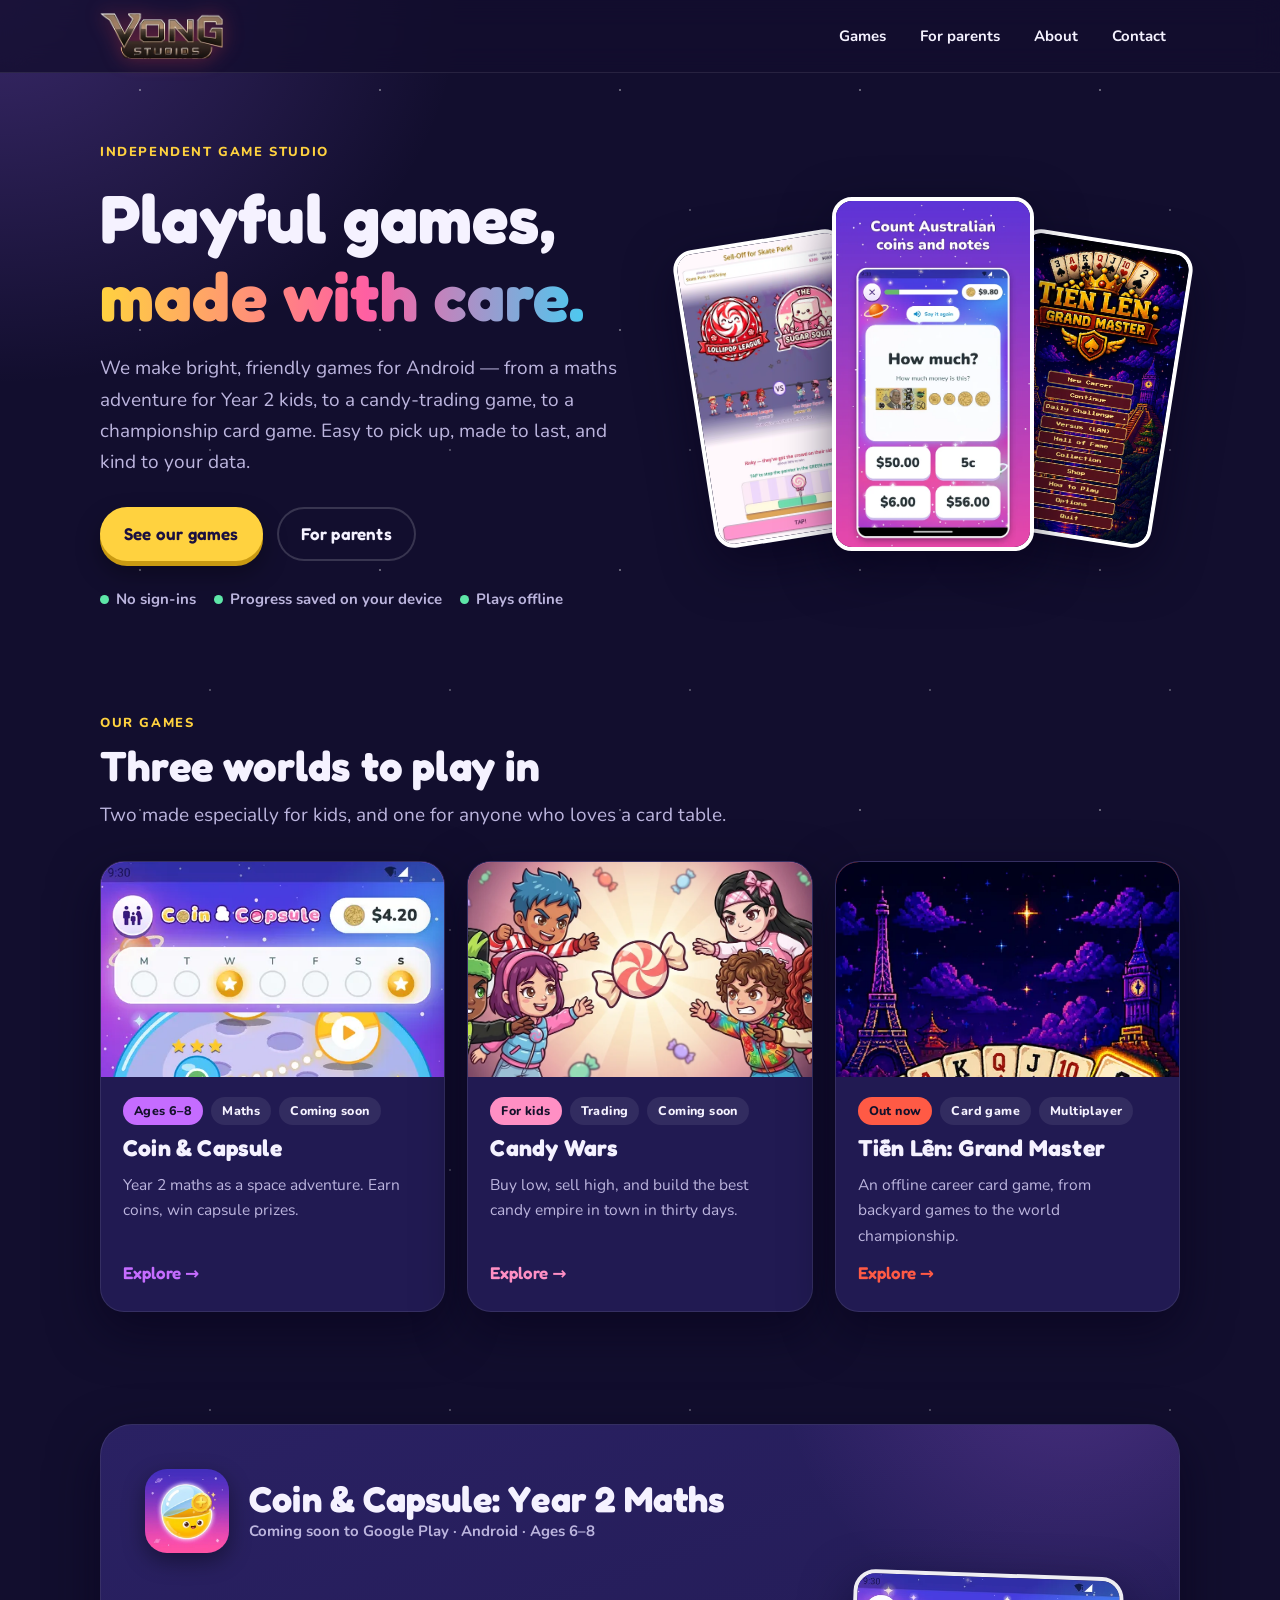
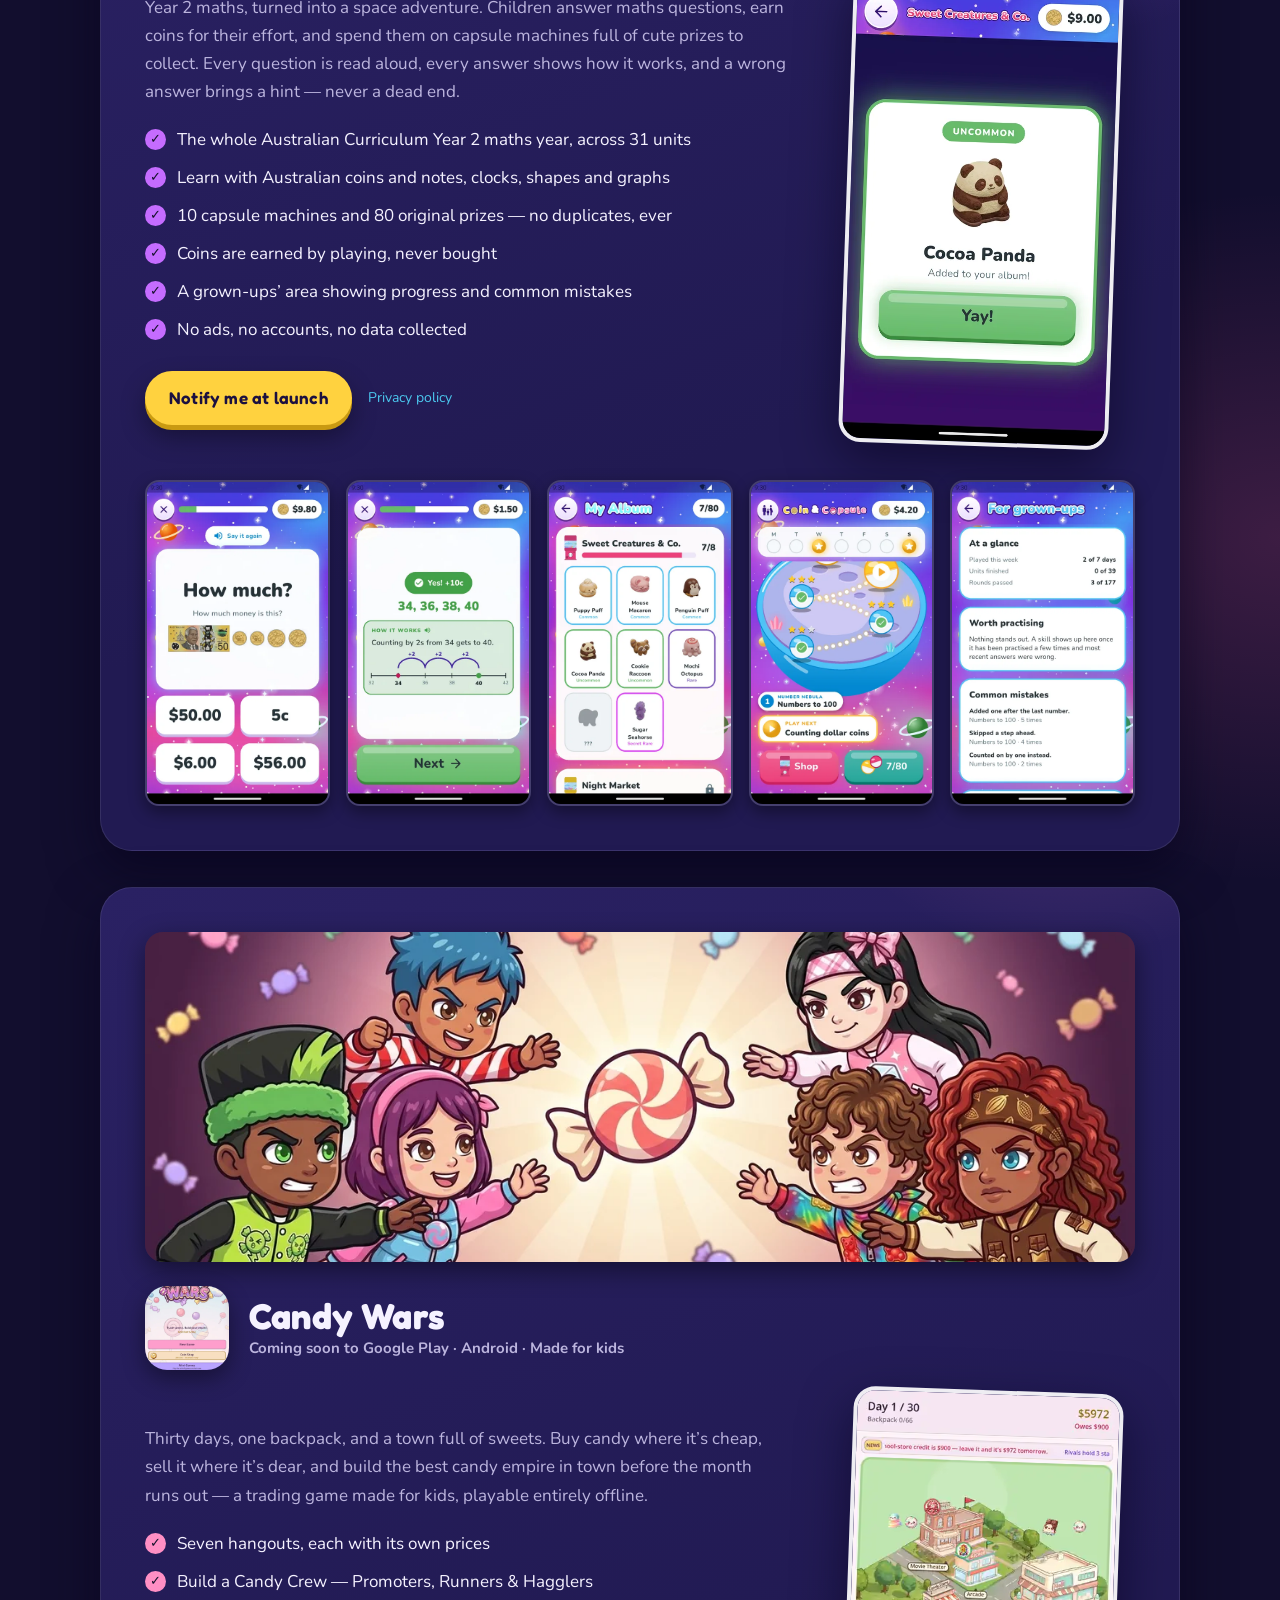
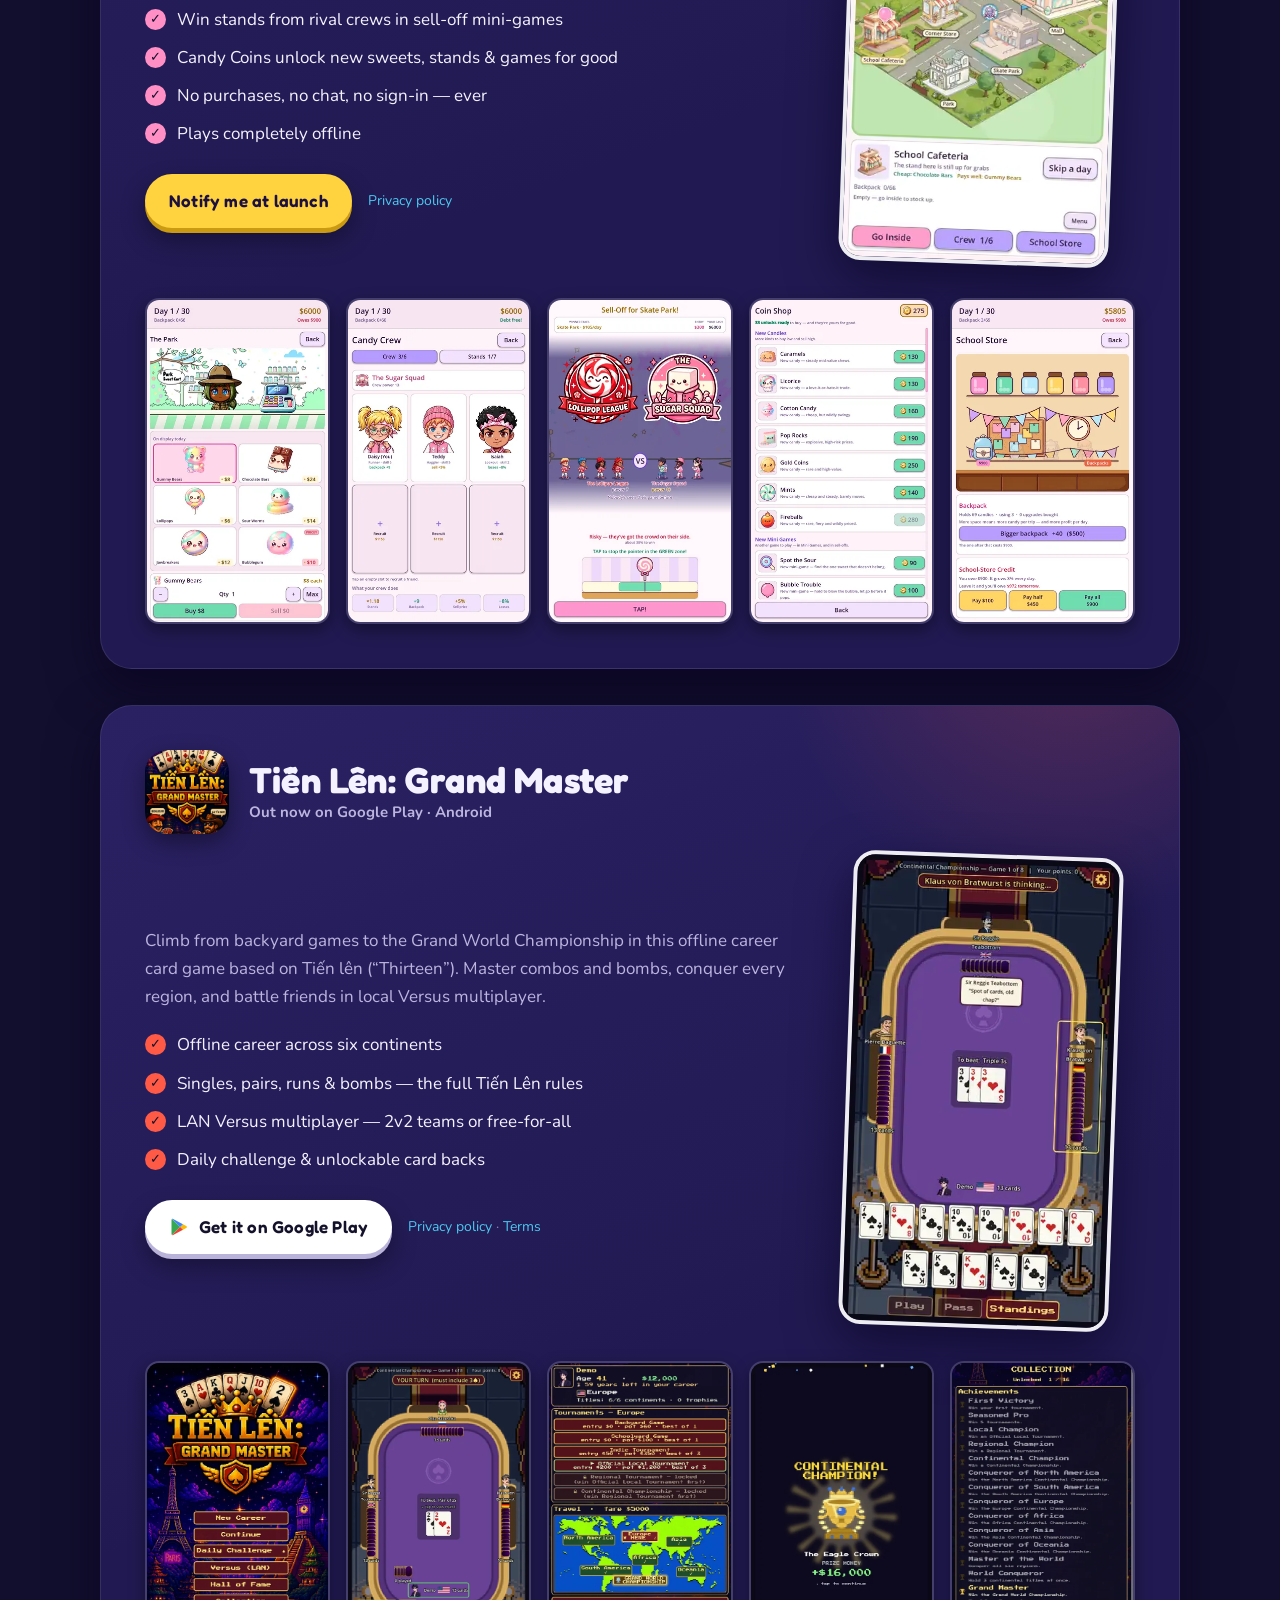
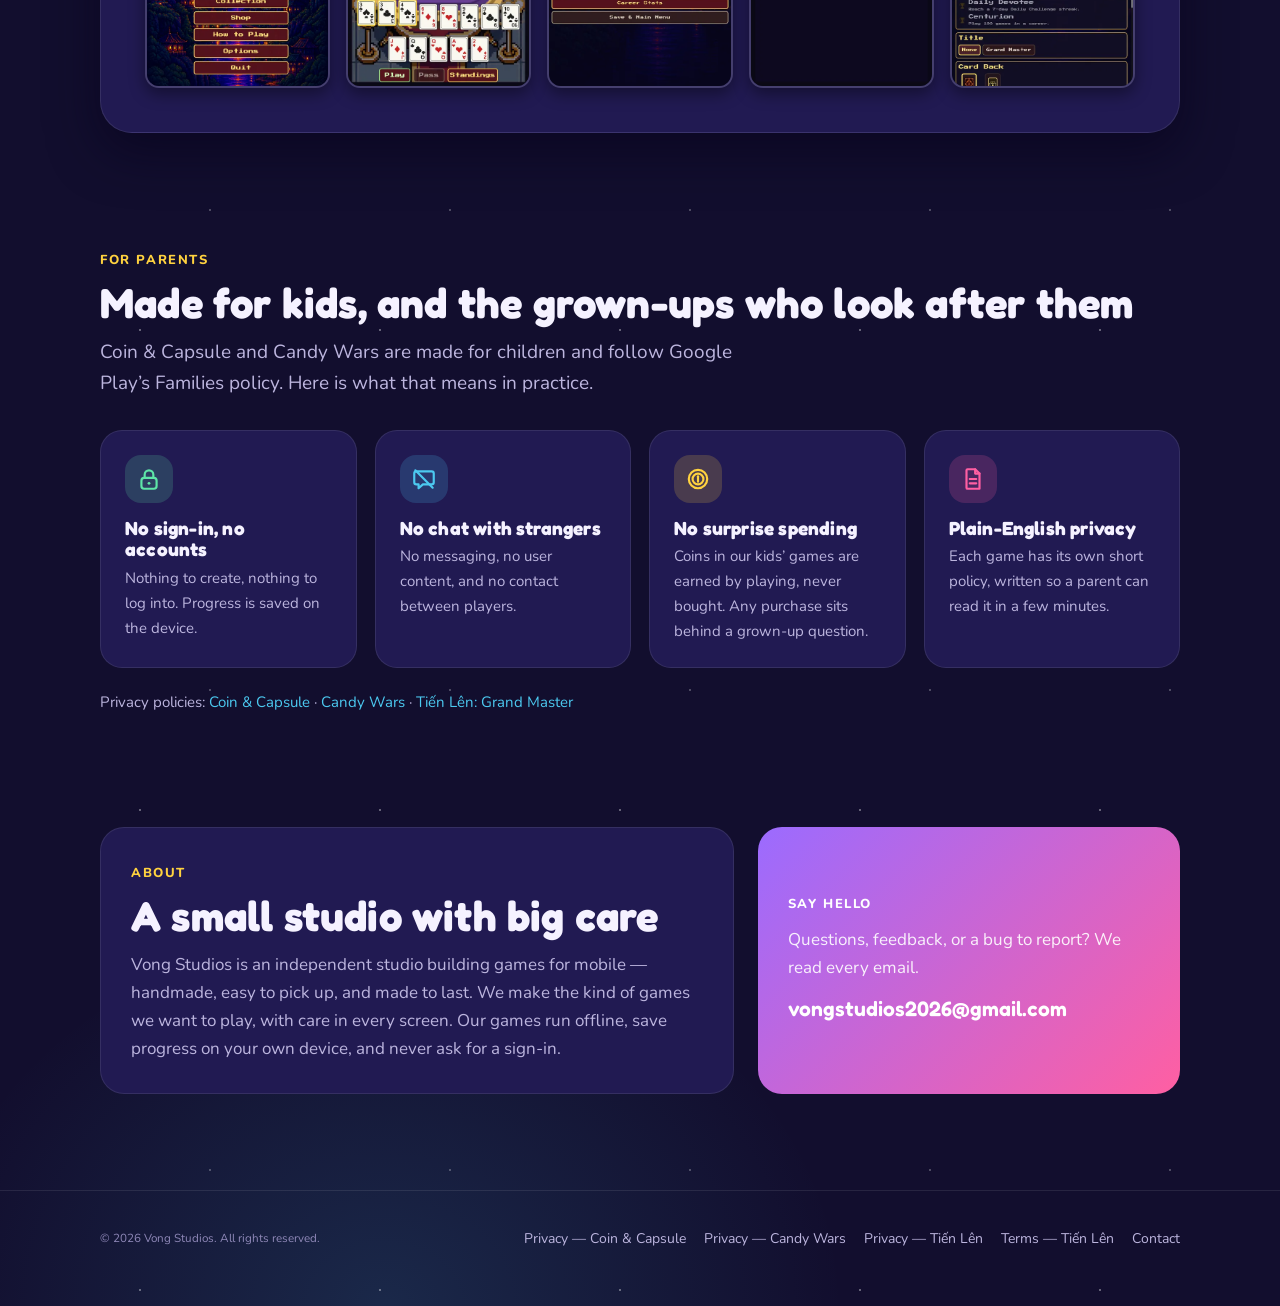
==== commit 1c40d2e0: "Add Terms of Service for Tiến Lên: Grand Master Play Console's trader-status form takes an optional " ====
--- a/index.html
+++ b/index.html
@@ -15,14 +15,14 @@
 <meta property="og:title" content="Vong Studios — playful games for Android">
 <meta property="og:description" content="An independent mobile game studio. Makers of Coin &amp; Capsule: Year 2 Maths, Candy Wars and Tiến Lên: Grand Master.">
 <meta property="og:url" content="https://vongstudios.com/">
-<meta property="og:image" content="https://vongstudios.com/og-image.jpg">
+<meta property="og:image" content="https://vongstudios.com/og-image.jpg?v=2">
 <meta property="og:image:type" content="image/jpeg">
 <meta property="og:image:width" content="1200">
 <meta property="og:image:height" content="630">
 <meta name="twitter:card" content="summary_large_image">
 <meta name="twitter:title" content="Vong Studios — playful games for Android">
 <meta name="twitter:description" content="Makers of Coin &amp; Capsule, Candy Wars and Tiến Lên: Grand Master.">
-<meta name="twitter:image" content="https://vongstudios.com/og-image.jpg">
+<meta name="twitter:image" content="https://vongstudios.com/og-image.jpg?v=2">
 <link rel="preconnect" href="https://fonts.googleapis.com">
 <link rel="preconnect" href="https://fonts.gstatic.com" crossorigin>
 <link href="https://fonts.googleapis.com/css2?family=Fredoka:wght@500;600;700&family=Nunito:wght@400;700;800;900&display=swap" rel="stylesheet">
@@ -37,7 +37,7 @@
       "name": "Vong Studios",
       "url": "https://vongstudios.com/",
       "logo": "https://vongstudios.com/logo.webp",
-      "image": "https://vongstudios.com/og-image.jpg",
+      "image": "https://vongstudios.com/og-image.jpg?v=2",
       "email": "vongstudios2026@gmail.com",
       "description": "An independent mobile game studio making playful games for Android, including games for kids."
     },
@@ -265,7 +265,7 @@
                 <a class="btn play" href="https://play.google.com/store/apps/details?id=com.thirteenchampionship.game">
                   <svg viewBox="0 0 24 24" aria-hidden="true"><path fill="#34a853" d="M3.6 2.3 13.4 12l-9.8 9.7c-.4-.2-.6-.7-.6-1.2V3.5c0-.5.2-1 .6-1.2z"/><path fill="#fbbc04" d="m16.8 15.4-3.4-3.4 3.4-3.4 3.9 2.2c1.1.6 1.1 1.7 0 2.4z"/><path fill="#ea4335" d="M16.8 15.4 13.4 12l-9.8 9.7c.4.2.9.2 1.4-.1z"/><path fill="#4285f4" d="M16.8 8.6 5 2.4c-.5-.3-1-.3-1.4-.1l9.8 9.7z"/></svg>
                   Get it on Google Play</a>
-                <span class="note"><a href="/privacy.html">Privacy policy</a></span>
+                <span class="note"><a href="/privacy.html">Privacy policy</a> &middot; <a href="/terms.html">Terms</a></span>
               </div>
             </div>
             <div class="feature">
@@ -344,6 +344,7 @@
         <a href="/privacy-coincapsule.html">Privacy — Coin &amp; Capsule</a>
         <a href="/privacy-candywars.html">Privacy — Candy Wars</a>
         <a href="/privacy.html">Privacy — Tiến Lên</a>
+        <a href="/terms.html">Terms — Tiến Lên</a>
         <a href="mailto:vongstudios2026@gmail.com">Contact</a>
       </div>
     </div>
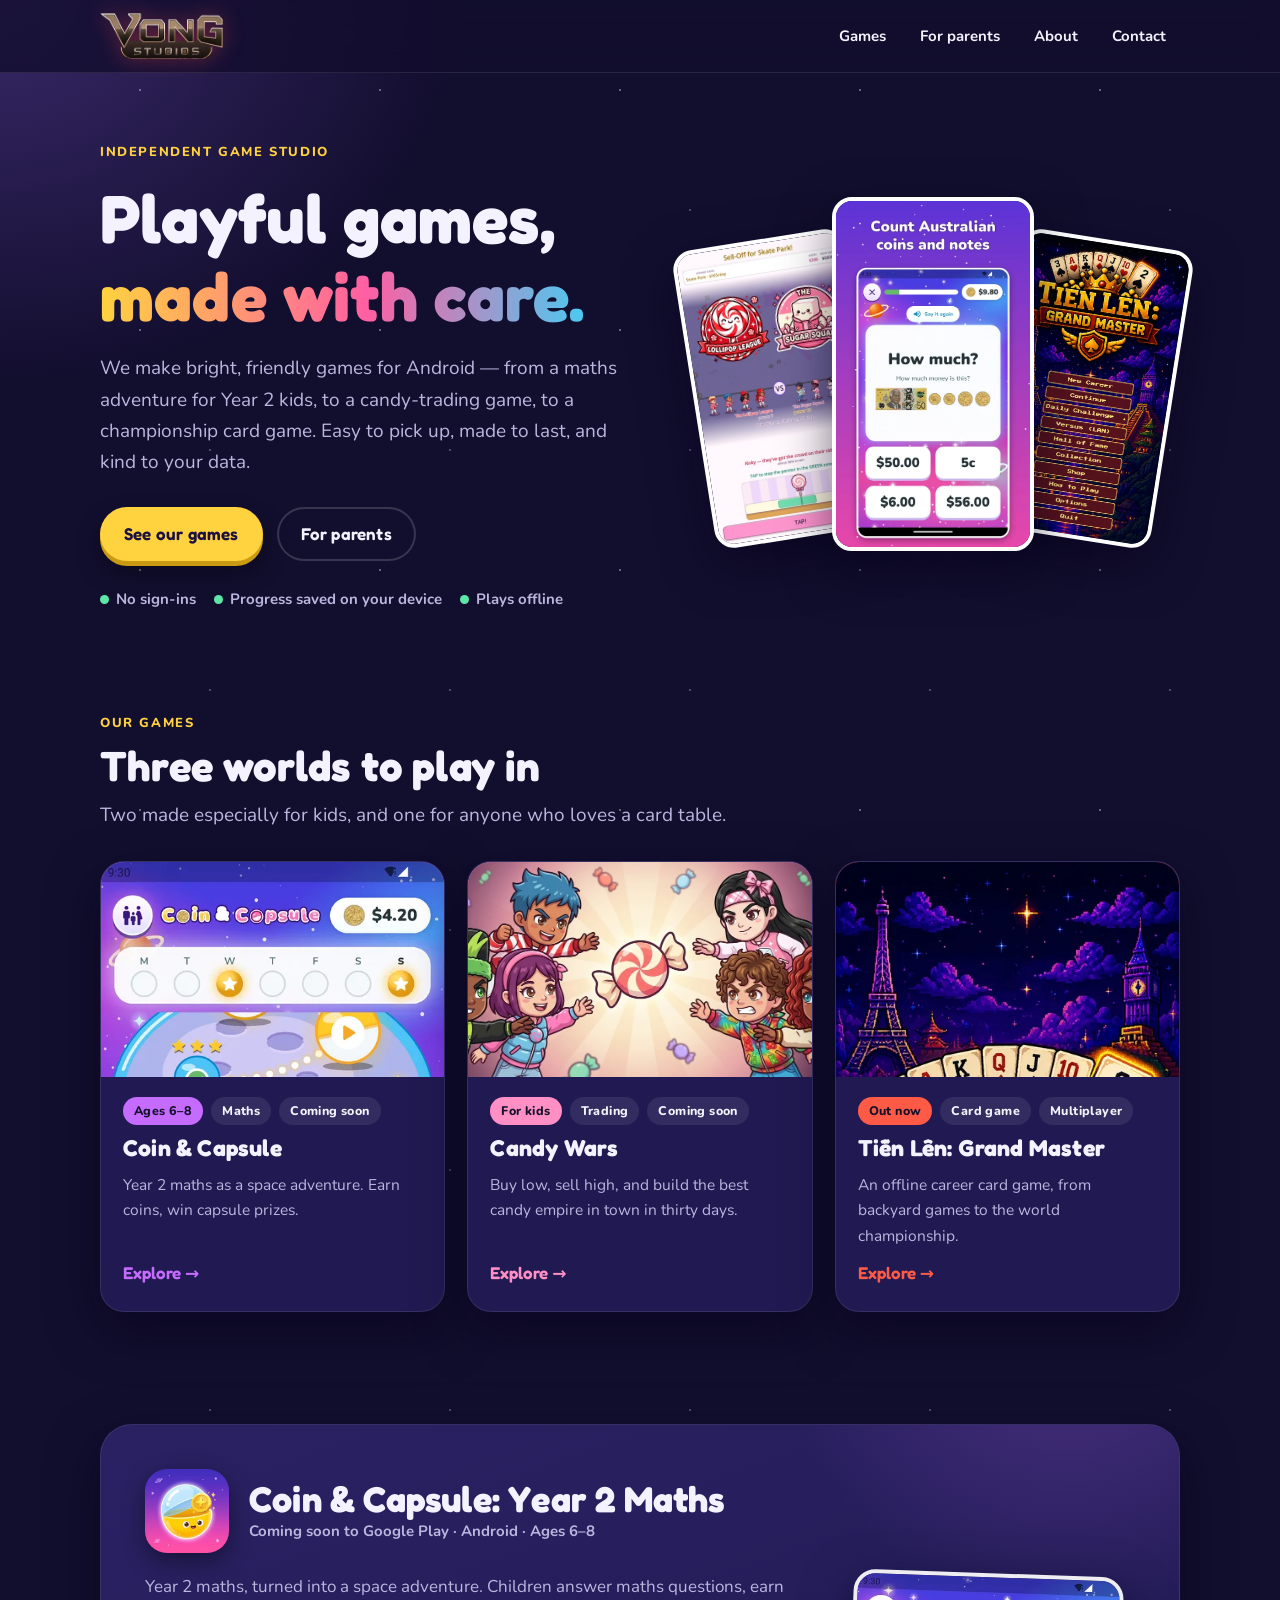
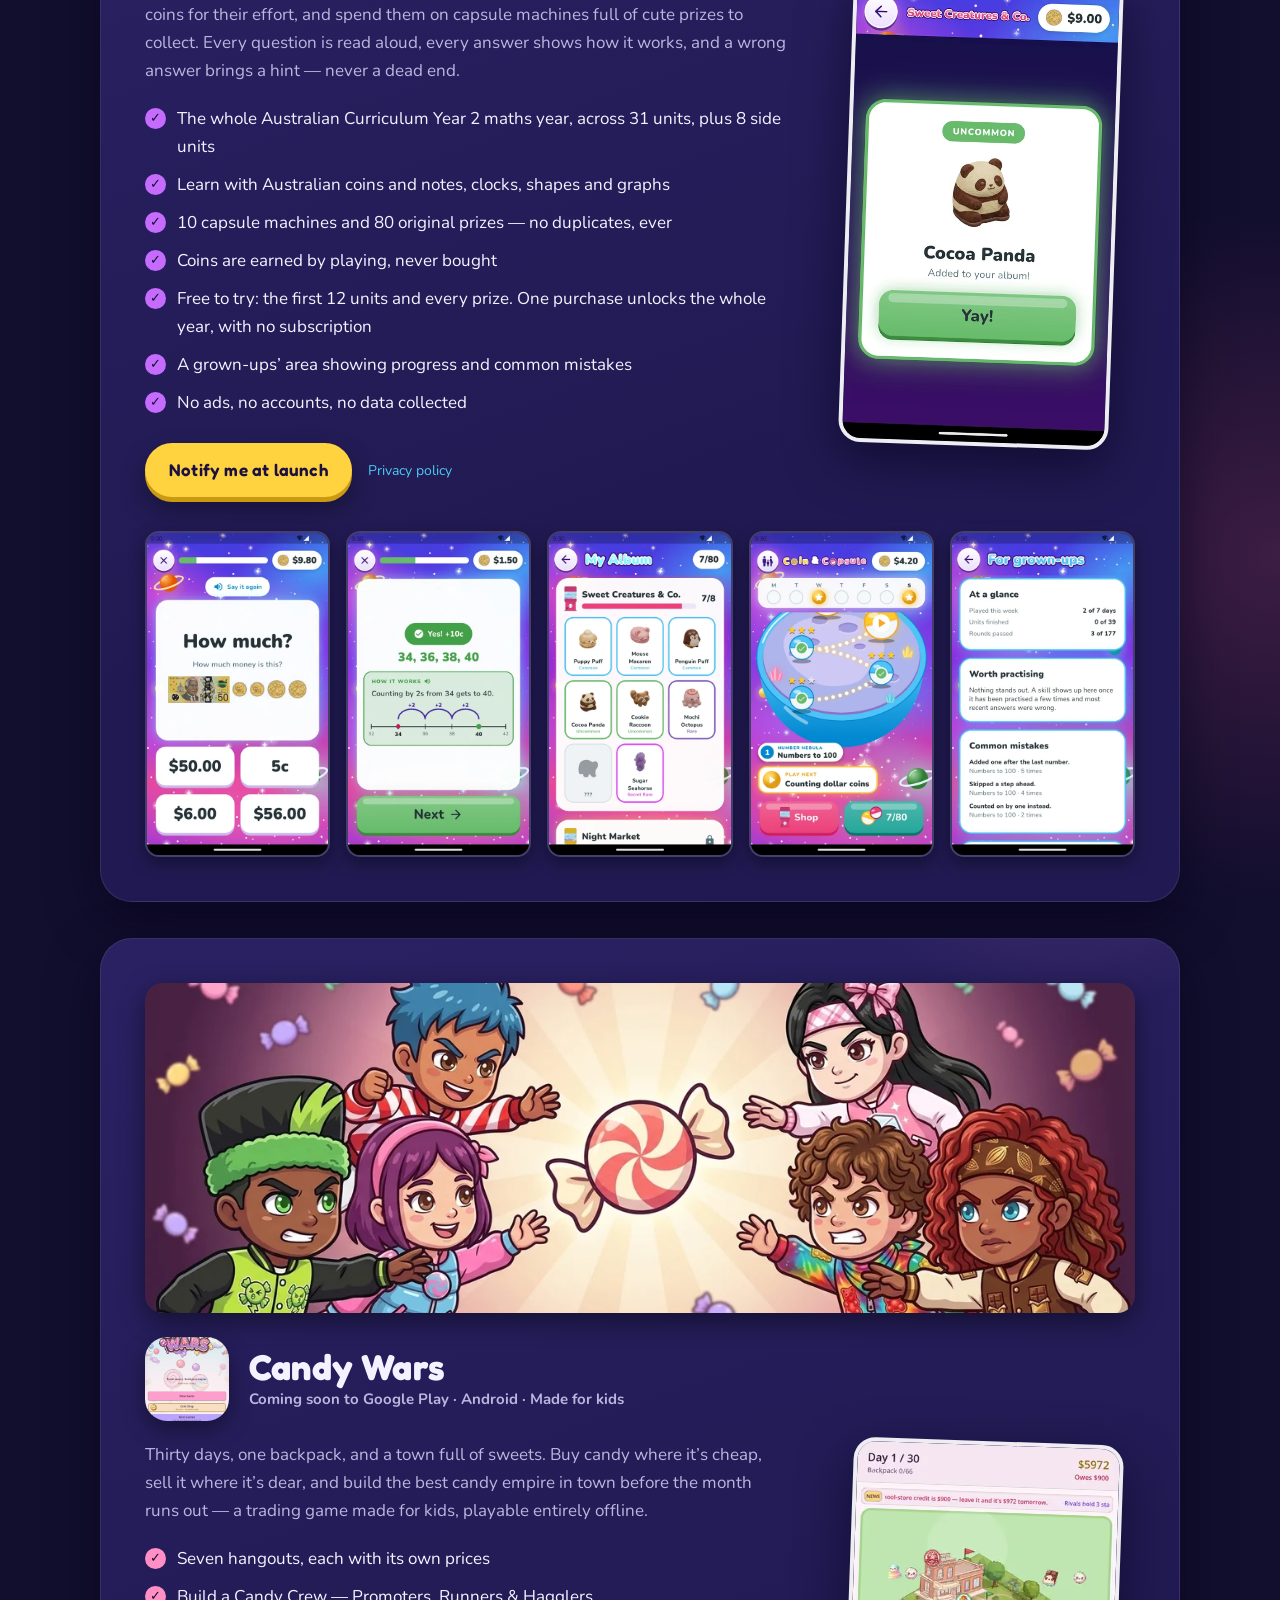
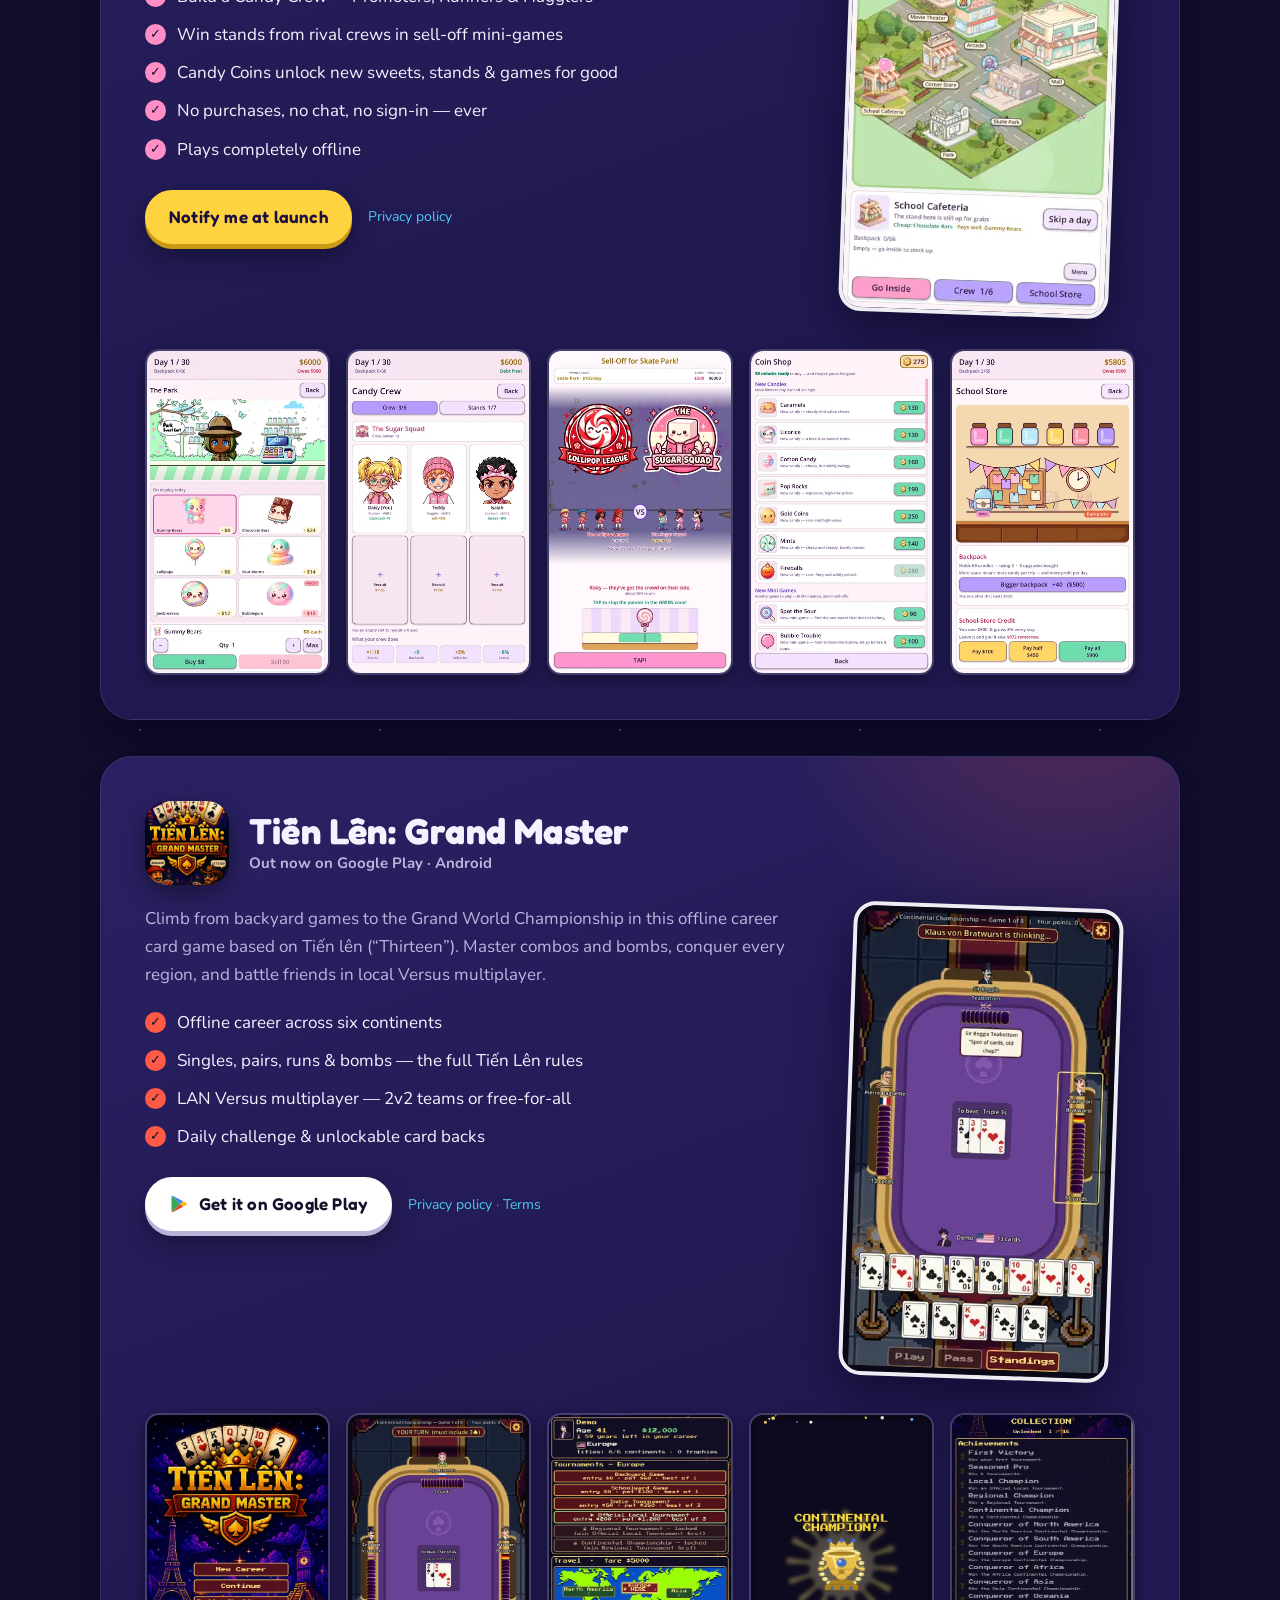
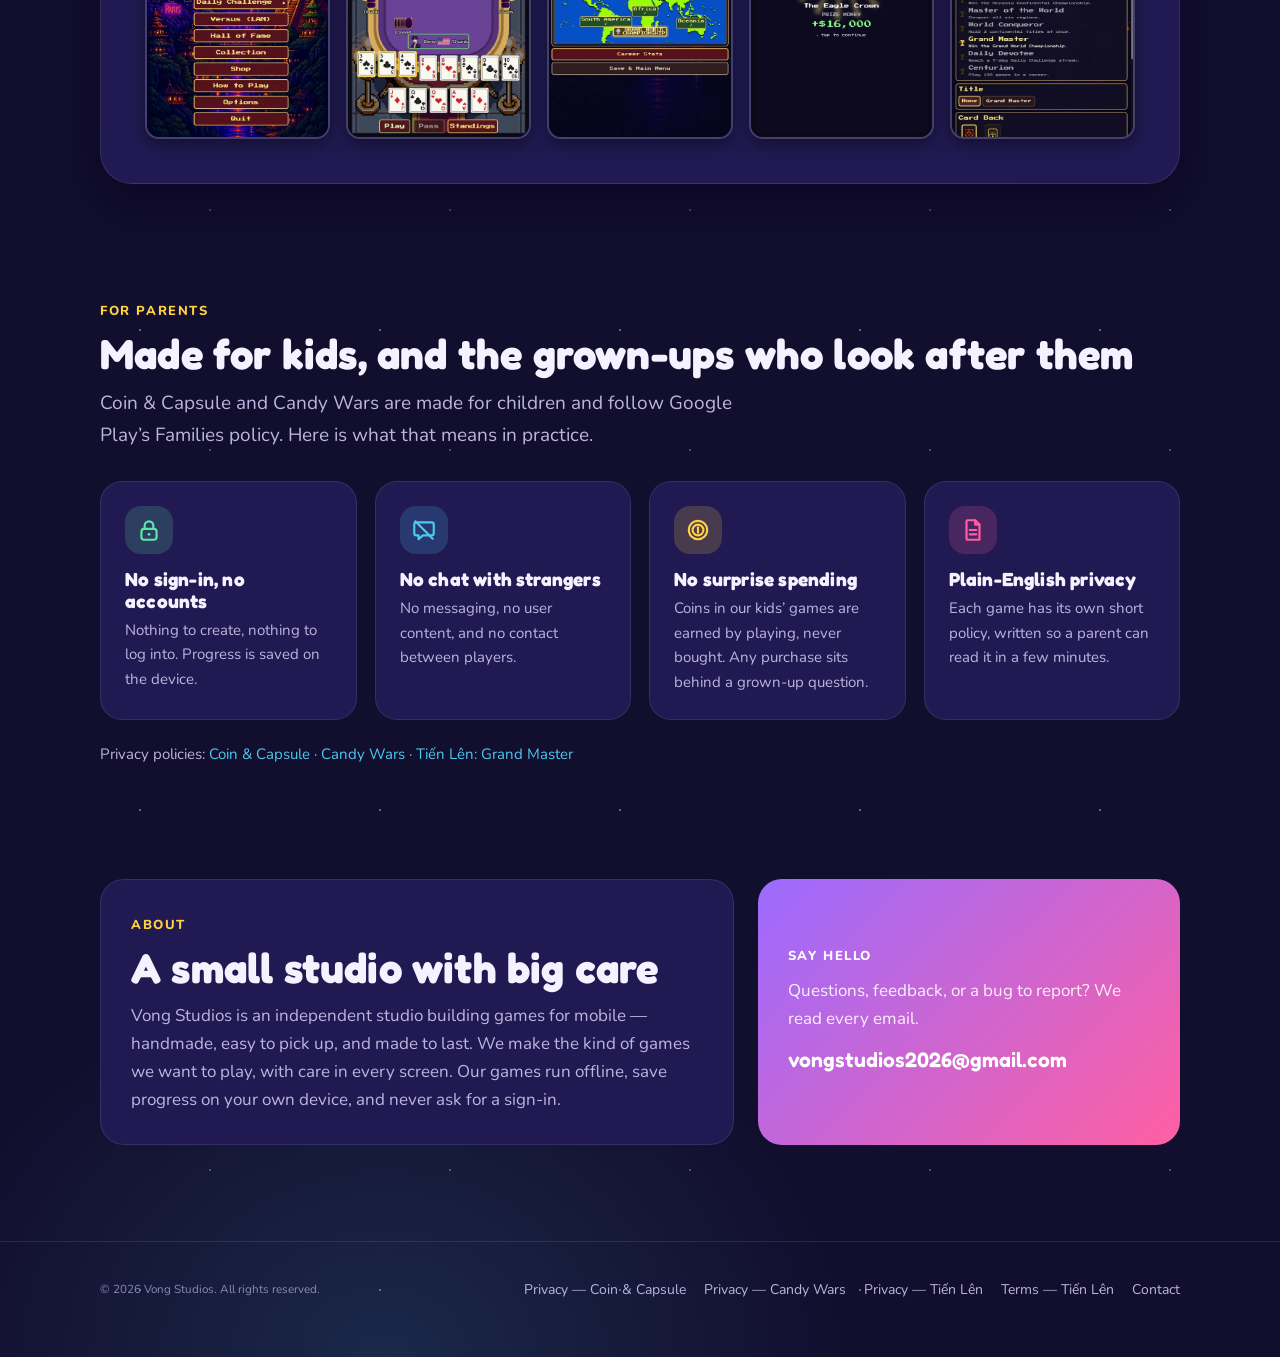
==== commit dfa00fbb: "Say what Coin & Capsule costs, and line game text up under its heading Parents now see the free slic" ====
--- a/index.html
+++ b/index.html
@@ -175,10 +175,11 @@
                 cute prizes to collect. Every question is read aloud, every answer shows how it
                 works, and a wrong answer brings a hint &mdash; never a dead end.</p>
               <ul class="features">
-                <li>The whole Australian Curriculum Year 2 maths year, across 31 units</li>
+                <li>The whole Australian Curriculum Year 2 maths year, across 31 units, plus 8 side units</li>
                 <li>Learn with Australian coins and notes, clocks, shapes and graphs</li>
                 <li>10 capsule machines and 80 original prizes &mdash; no duplicates, ever</li>
                 <li>Coins are earned by playing, never bought</li>
+                <li>Free to try: the first 12 units and every prize. One purchase unlocks the whole year, with no subscription</li>
                 <li>A grown-ups&rsquo; area showing progress and common mistakes</li>
                 <li>No ads, no accounts, no data collected</li>
               </ul>
--- a/site.css
+++ b/site.css
@@ -140,7 +140,7 @@
   box-shadow:0 8px 22px rgba(0,0,0,.4);object-fit:cover}
 .game-head h3{font-size:clamp(26px,3.6vw,36px)}
 .game-head .status{color:var(--muted);font-weight:700;font-size:15px}
-.game-grid{display:grid;grid-template-columns:1.35fr .65fr;gap:40px;align-items:center;position:relative}
+.game-grid{display:grid;grid-template-columns:1.35fr .65fr;gap:40px;align-items:start;position:relative}
 @media (max-width:860px){.game-grid{grid-template-columns:1fr}}
 .game p.desc{color:var(--muted);font-size:17px}
 .banner{width:100%;aspect-ratio:3/1;object-fit:cover;object-position:center 40%;border-radius:18px;
